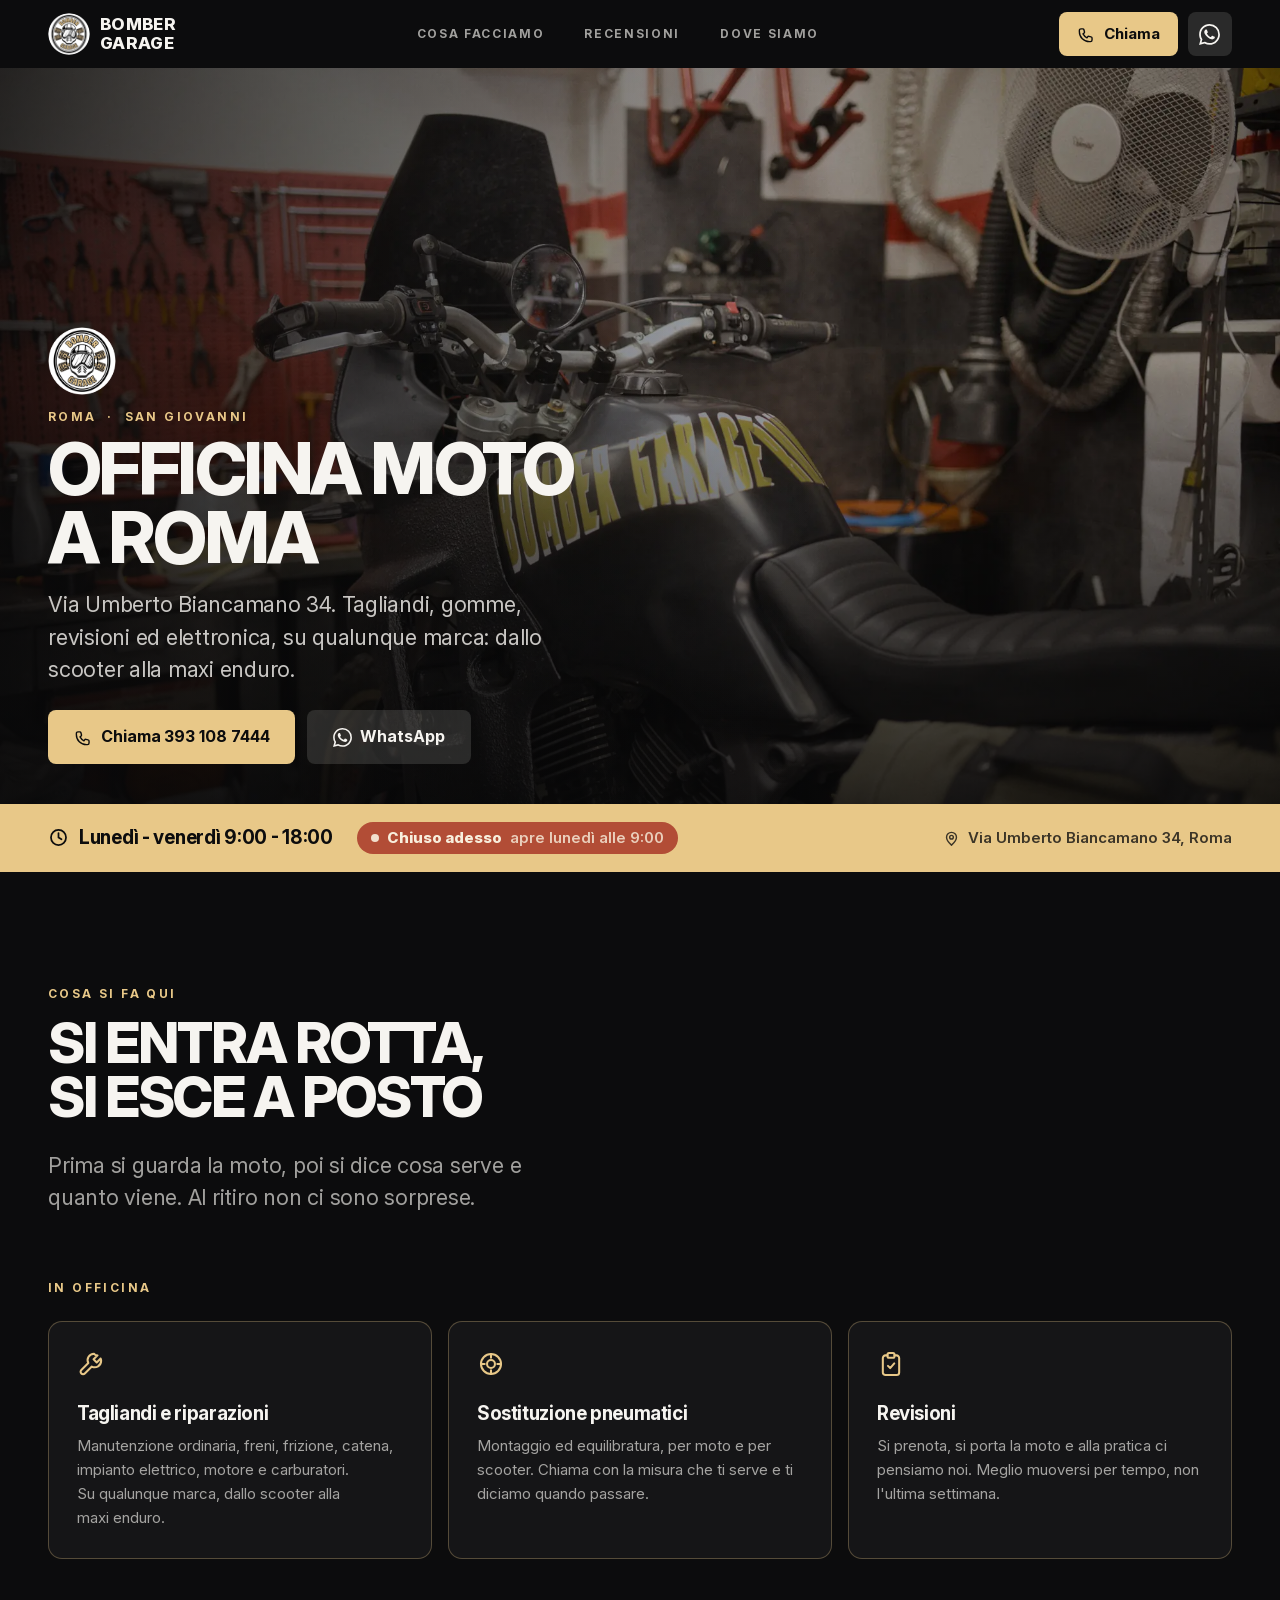
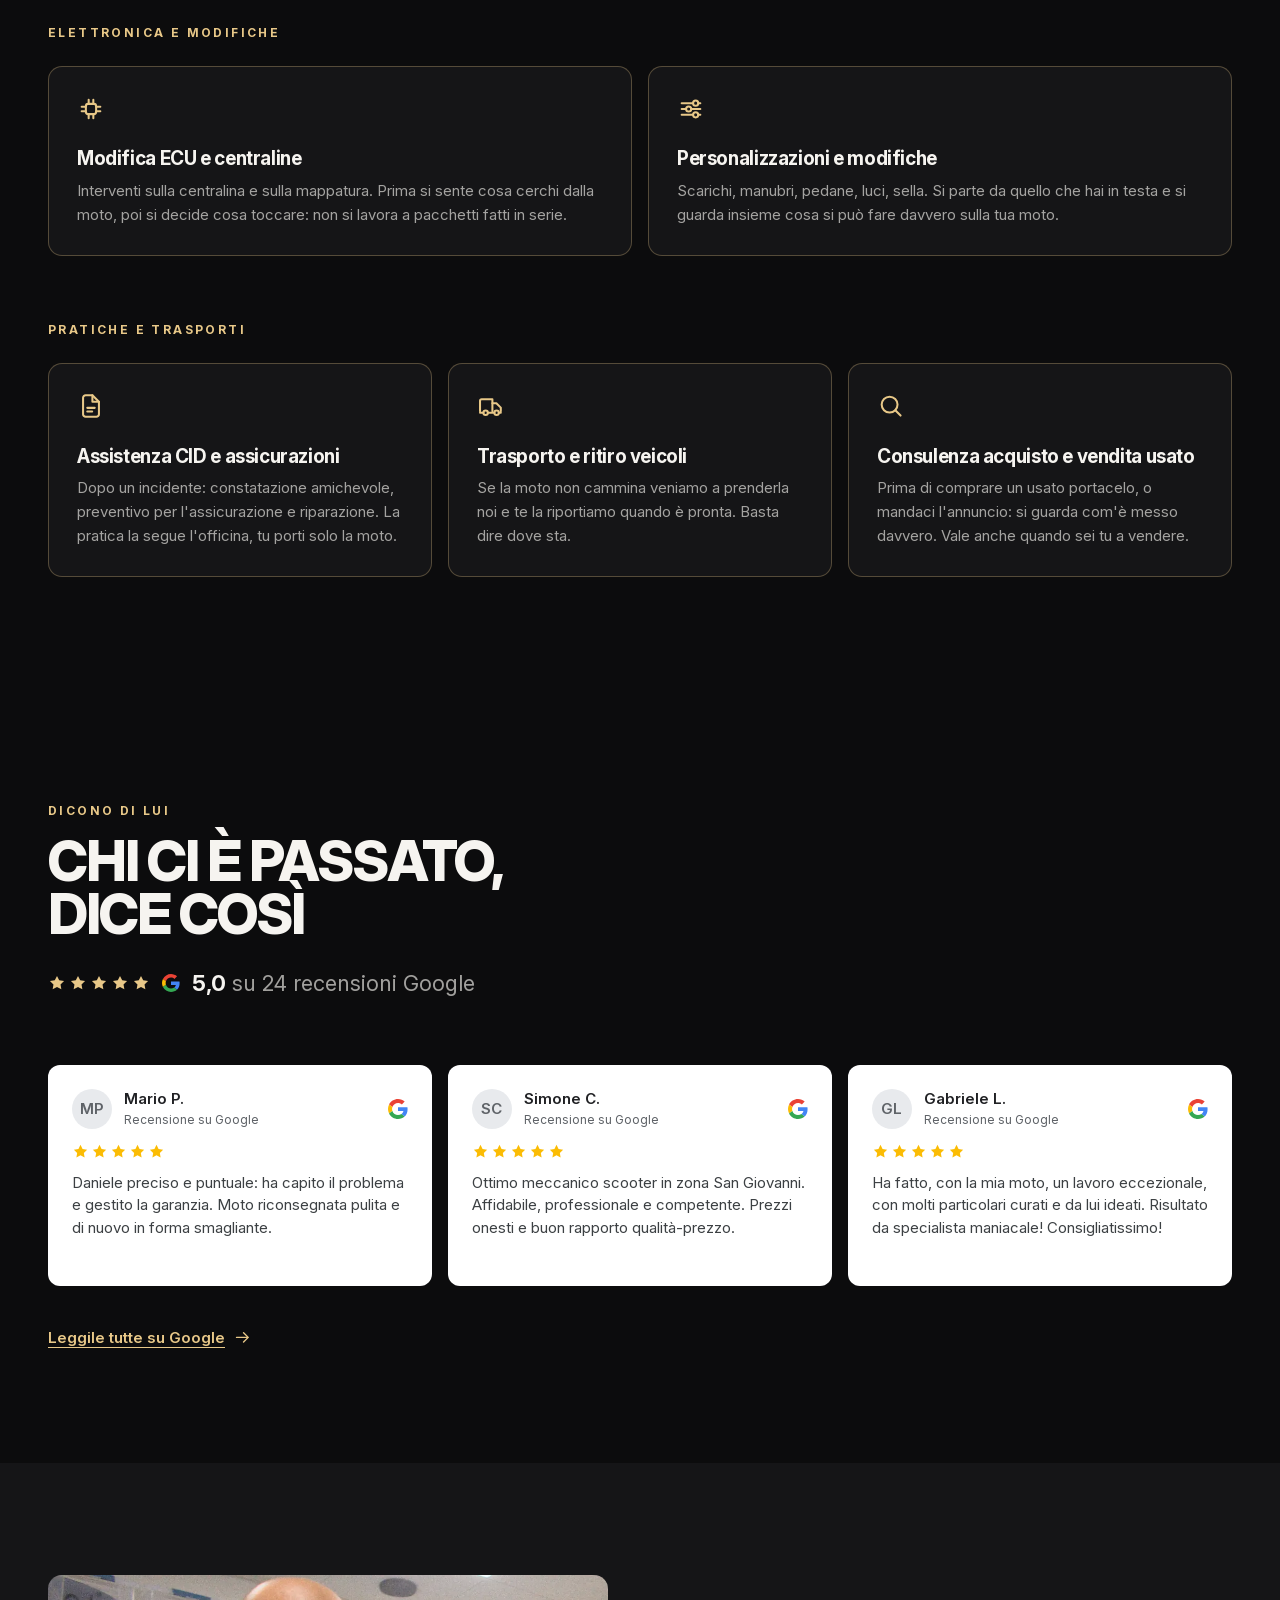
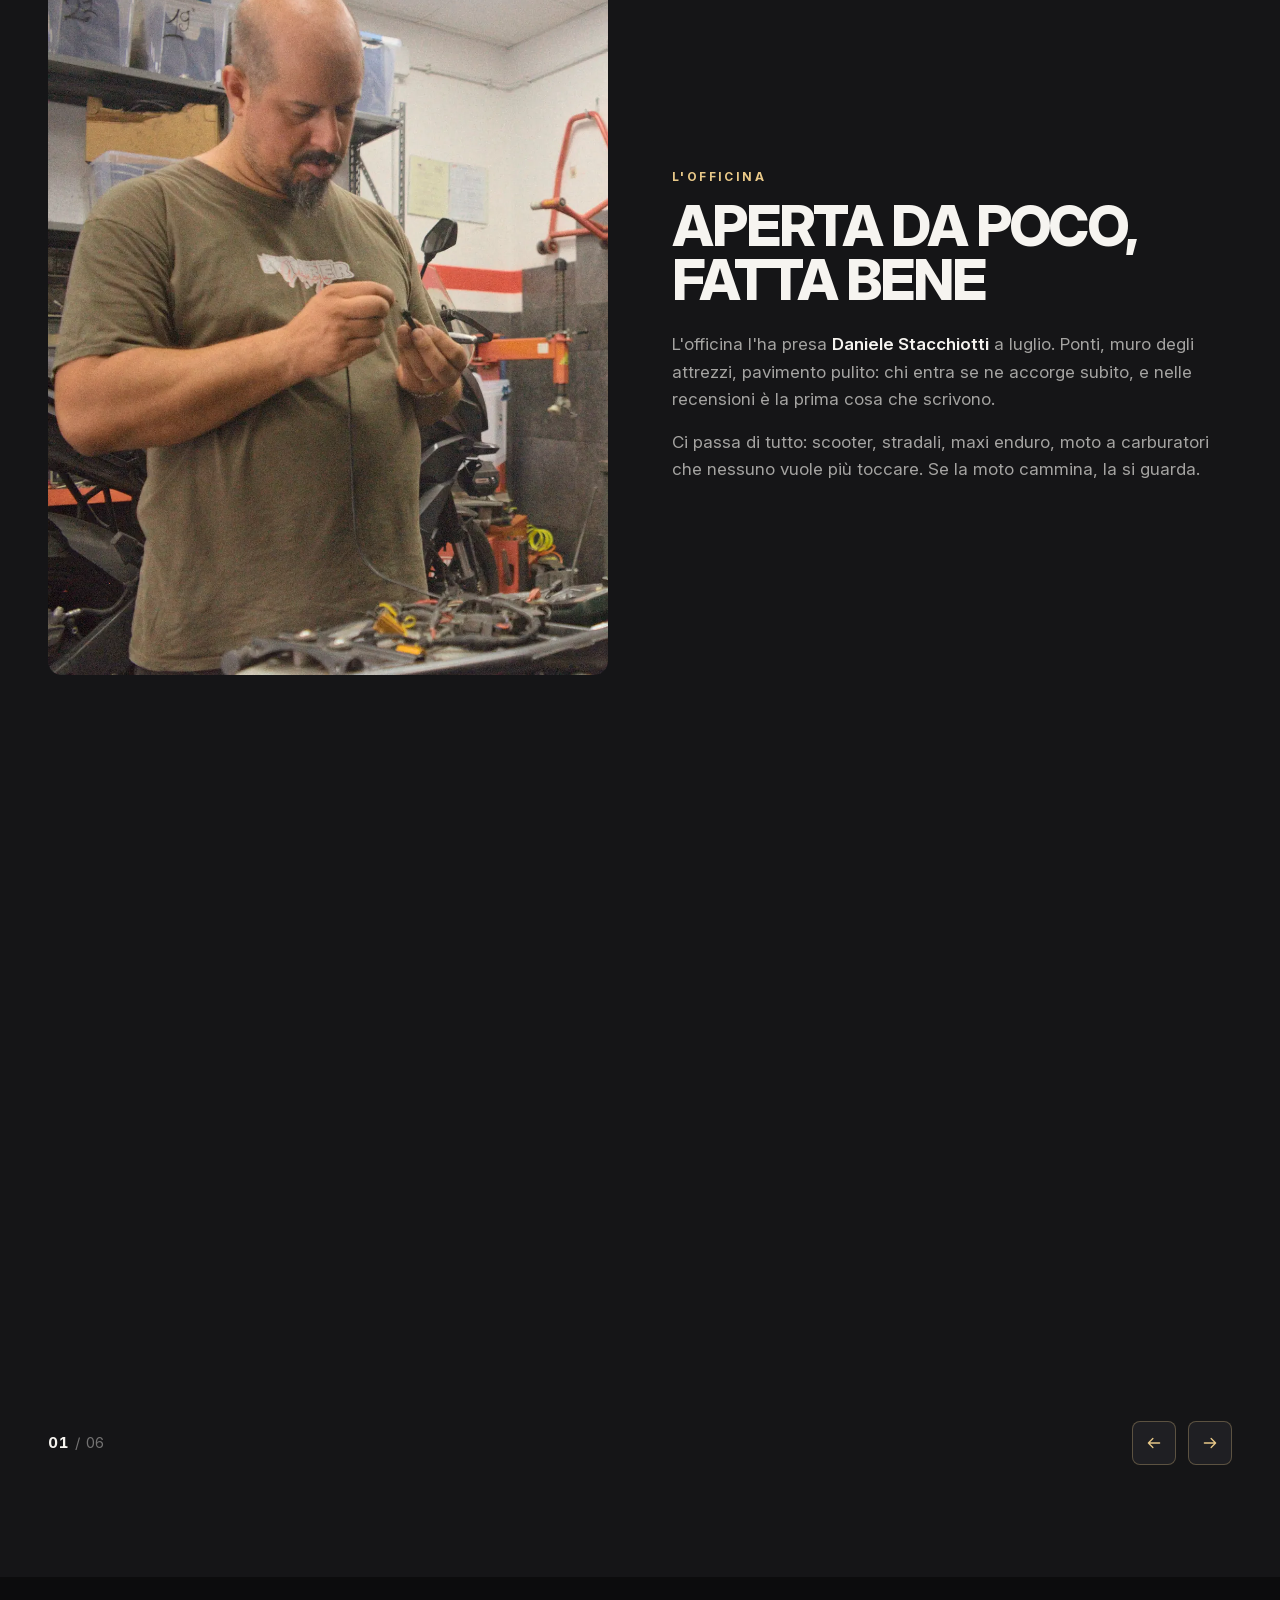
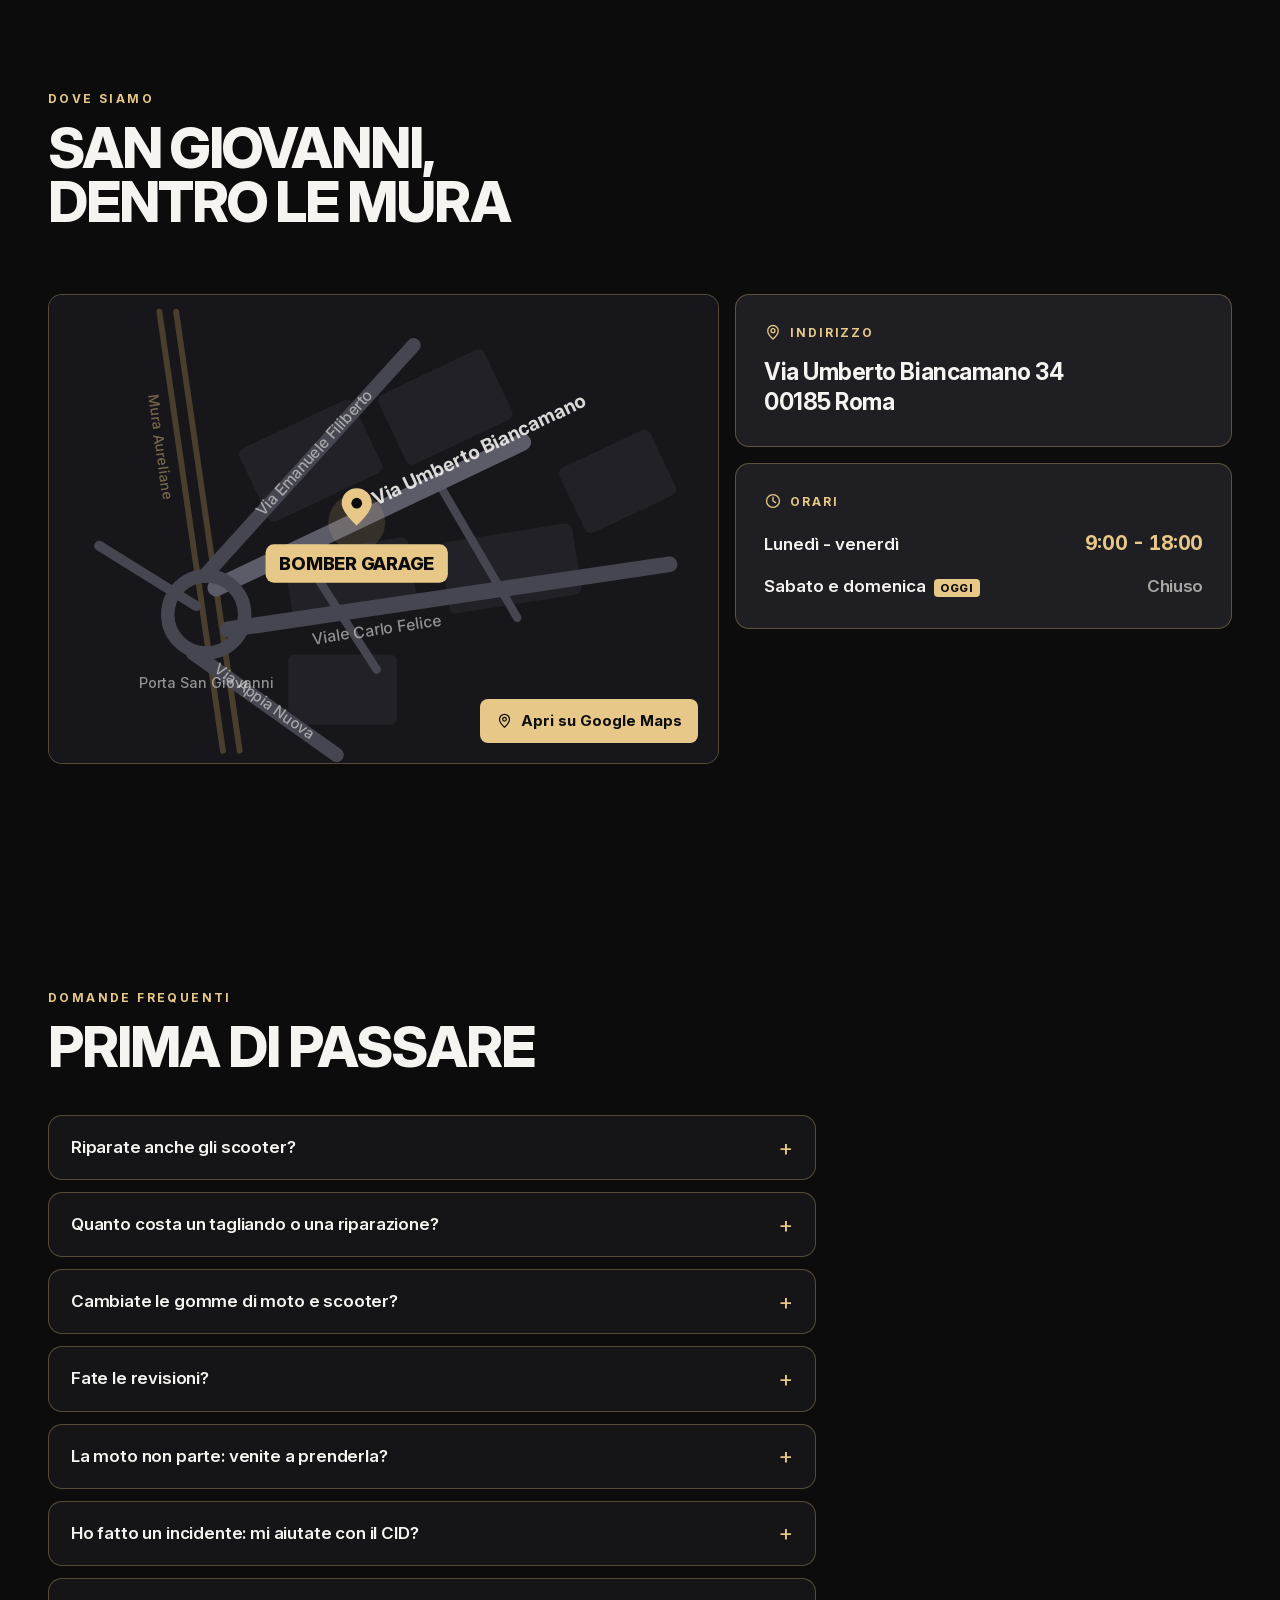
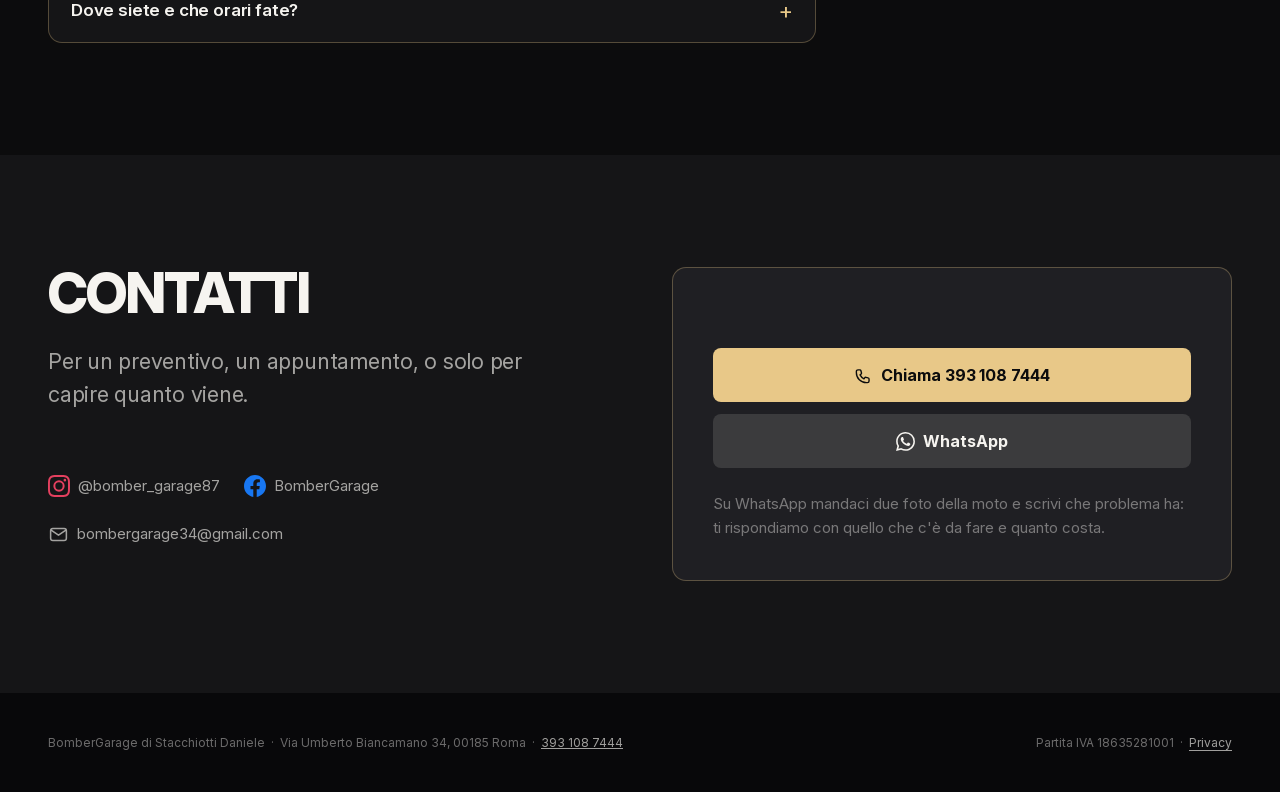
==== index.html @ 878c1267 "Recensioni: 24 su Google, entrano Mario P. e Roberto M. Co-Authored-By: Claude Opus 5.5 <noreply@ant" ====
<!DOCTYPE html>
<html lang="it">
<head>
<meta charset="utf-8">
<meta name="viewport" content="width=device-width, initial-scale=1">

<title>Officina e meccanico moto a Roma, San Giovanni | Bomber Garage</title>
<meta name="description" content="Officina moto e scooter a Roma, San Giovanni: tagliandi, riparazioni, gomme, revisioni, centraline e ritiro moto. Via Umberto Biancamano 34. 5,0 su Google.">

<!-- ###################################################################
     INDIRIZZO DEL SITO: L'UNICO POSTO DA CAMBIARE

     Tutti gli indirizzi assoluti della pagina stanno qui dentro, in
     questo blocco e in nessun altro punto del file. Nel resto della
     pagina i percorsi sono tutti relativi.

     Il dominio e' bombergarage.it. Se mai cambiasse, dalla cartella del sito:

       sed -i '' 's|https://bombergarage.it|https://NUOVO-DOMINIO.it|g' index.html privacy/index.html 404.html llms.txt robots.txt sitemap.xml

     e poi si controlla che qui sotto non sia rimasto niente di vecchio.

     Nel blocco c'e' dentro anche il JSON-LD, cioe' la scheda che legge
     Google: nome, indirizzo, telefono, orari e coordinate sono presi
     dalla scheda Google dell'attivita'. Il voto delle recensioni non e'
     marcato apposta, perche' marcare le recensioni altrui sul proprio
     sito e' contro le loro linee guida e si rischia una penalizzazione.
     ################################################################### -->
<link rel="canonical" href="https://bombergarage.it/">
<meta property="og:url" content="https://bombergarage.it/">
<meta property="og:image" content="https://bombergarage.it/img/anteprima-whatsapp.jpg">
<meta name="twitter:image" content="https://bombergarage.it/img/anteprima-whatsapp.jpg">

<script type="application/ld+json">
{
  "@context": "https://schema.org",
  "@graph": [
    {
      "@type": "MotorcycleRepair",
      "@id": "https://bombergarage.it/#officina",
      "name": "Bomber Garage",
      "alternateName": "BomberGarage",
      "legalName": "BomberGarage di Stacchiotti Daniele",
      "description": "Officina moto e scooter a Roma, zona San Giovanni. Tagliandi e riparazioni su qualunque marca, sostituzione pneumatici, revisioni, modifica centraline, personalizzazioni, assistenza CID e ritiro moto.",
      "url": "https://bombergarage.it/",
      "image": [
        "https://bombergarage.it/img/anteprima-whatsapp.jpg",
        "https://bombergarage.it/img/apertura-nera.webp",
        "https://bombergarage.it/img/daniele-al-banco.webp",
        "https://bombergarage.it/img/galleria-triumph-tre-quarti.webp"
      ],
      "logo": "https://bombergarage.it/img/logo-bomber-garage.webp",
      "telephone": "+393931087444",
      "email": "bombergarage34@gmail.com",
      "vatID": "IT18635281001",
      "priceRange": "€€",
      "currenciesAccepted": "EUR",
      "knowsLanguage": "it",
      "address": {
        "@type": "PostalAddress",
        "streetAddress": "Via Umberto Biancamano 34",
        "postalCode": "00185",
        "addressLocality": "Roma",
        "addressRegion": "RM",
        "addressCountry": "IT"
      },
      "geo": {
        "@type": "GeoCoordinates",
        "latitude": 41.8874905,
        "longitude": 12.51038
      },
      "hasMap": "https://maps.google.com/?cid=5320234748475601047",
      "areaServed": {
        "@type": "City",
        "name": "Roma"
      },
      "founder": {
        "@type": "Person",
        "name": "Daniele Stacchiotti",
        "jobTitle": "Meccanico e titolare"
      },
      "sameAs": [
        "https://www.instagram.com/bomber_garage87/",
        "https://www.facebook.com/bombersmotorcycle/",
        "https://maps.google.com/?cid=5320234748475601047"
      ],
      "openingHoursSpecification": [
        {
          "@type": "OpeningHoursSpecification",
          "dayOfWeek": [
            "Monday",
            "Tuesday",
            "Wednesday",
            "Thursday",
            "Friday"
          ],
          "opens": "09:00",
          "closes": "18:00"
        }
      ],
      "knowsAbout": [
        "riparazione moto",
        "riparazione scooter",
        "tagliando moto",
        "carburatori",
        "impianto elettrico moto",
        "pneumatici moto",
        "revisione moto",
        "centraline moto"
      ],
      "makesOffer": [
        {
          "@type": "Offer",
          "itemOffered": {
            "@type": "Service",
            "name": "Tagliandi e riparazioni moto"
          }
        },
        {
          "@type": "Offer",
          "itemOffered": {
            "@type": "Service",
            "name": "Sostituzione pneumatici moto e scooter"
          }
        },
        {
          "@type": "Offer",
          "itemOffered": {
            "@type": "Service",
            "name": "Revisione moto e scooter"
          }
        },
        {
          "@type": "Offer",
          "itemOffered": {
            "@type": "Service",
            "name": "Modifica ECU e centraline"
          }
        },
        {
          "@type": "Offer",
          "itemOffered": {
            "@type": "Service",
            "name": "Personalizzazioni e modifiche moto"
          }
        },
        {
          "@type": "Offer",
          "itemOffered": {
            "@type": "Service",
            "name": "Assistenza CID e pratiche assicurative"
          }
        },
        {
          "@type": "Offer",
          "itemOffered": {
            "@type": "Service",
            "name": "Trasporto e ritiro veicoli"
          }
        },
        {
          "@type": "Offer",
          "itemOffered": {
            "@type": "Service",
            "name": "Consulenza acquisto e vendita usato"
          }
        }
      ]
    },
    {
      "@type": "WebSite",
      "@id": "https://bombergarage.it/#sito",
      "url": "https://bombergarage.it/",
      "name": "Bomber Garage",
      "inLanguage": "it-IT",
      "publisher": {
        "@id": "https://bombergarage.it/#officina"
      }
    },
    {
      "@type": "FAQPage",
      "@id": "https://bombergarage.it/#domande",
      "mainEntity": [
        {
          "@type": "Question",
          "name": "Riparate anche gli scooter?",
          "acceptedAnswer": {
            "@type": "Answer",
            "text": "Sì. Si lavora su qualunque marca, dallo scooter alla maxi enduro: tagliandi, freni, frizione, catena, impianto elettrico, motore e carburatori."
          }
        },
        {
          "@type": "Question",
          "name": "Quanto costa un tagliando o una riparazione?",
          "acceptedAnswer": {
            "@type": "Answer",
            "text": "Dipende dalla moto e da cosa serve. Prima si guarda la moto, poi si dice cosa fare e quanto viene, così al ritiro non ci sono sorprese. Per un'idea veloce mandaci due foto su WhatsApp al 393 108 7444."
          }
        },
        {
          "@type": "Question",
          "name": "Cambiate le gomme di moto e scooter?",
          "acceptedAnswer": {
            "@type": "Answer",
            "text": "Sì, montaggio ed equilibratura per moto e per scooter. Chiama con la misura che ti serve e ti diciamo quando passare."
          }
        },
        {
          "@type": "Question",
          "name": "Fate le revisioni?",
          "acceptedAnswer": {
            "@type": "Answer",
            "text": "Sì. Si prenota, si porta la moto e alla pratica ci pensiamo noi. Meglio muoversi per tempo, non l'ultima settimana."
          }
        },
        {
          "@type": "Question",
          "name": "La moto non parte: venite a prenderla?",
          "acceptedAnswer": {
            "@type": "Answer",
            "text": "Sì. Con il servizio di trasporto e ritiro veniamo a prenderla e te la riportiamo quando è pronta. Basta dire dove sta."
          }
        },
        {
          "@type": "Question",
          "name": "Ho fatto un incidente: mi aiutate con il CID?",
          "acceptedAnswer": {
            "@type": "Answer",
            "text": "Sì. Constatazione amichevole, preventivo per l'assicurazione e riparazione: la pratica la segue l'officina, tu porti solo la moto."
          }
        },
        {
          "@type": "Question",
          "name": "Dove siete e che orari fate?",
          "acceptedAnswer": {
            "@type": "Answer",
            "text": "In Via Umberto Biancamano 34, 00185 Roma, zona San Giovanni. Aperti dal lunedì al venerdì dalle 9:00 alle 18:00, sabato e domenica chiuso."
          }
        }
      ]
    }
  ]
}
</script>
<!-- ############ fine del blocco degli indirizzi assoluti ############ -->

<meta name="theme-color" content="#0c0c0d">
<link rel="icon" type="image/png" sizes="32x32" href="img/favicon-32.png">
<link rel="icon" type="image/webp" sizes="720x720" href="img/logo-bomber-garage.webp">
<link rel="apple-touch-icon" href="img/apple-touch-icon.png">

<link rel="preload" href="fonts/InterVariable.woff2" as="font" type="font/woff2" crossorigin>

<meta property="og:type" content="website">
<meta property="og:locale" content="it_IT">
<meta property="og:site_name" content="Bomber Garage">
<meta property="og:title" content="Bomber Garage | Officina moto a Roma, San Giovanni">
<meta property="og:description" content="Tagliandi, pneumatici, revisioni, centraline e personalizzazioni. Su qualunque marca. Via Umberto Biancamano 34, San Giovanni.">
<meta property="og:image:type" content="image/jpeg">
<meta property="og:image:width" content="1200">
<meta property="og:image:height" content="630">
<meta property="og:image:alt" content="Stemma Bomber Garage e la moto nera con la scritta oro">
<meta name="twitter:card" content="summary_large_image">

<!-- ###################################################################
     UMAMI, statistiche senza cookie: ADESSO E' SPENTO

     Con lo script commentato il sito non fa nessuna richiesta a nessun
     server esterno. Zero.

     PER RIACCENDERLO servono due cose:
       1. togliere le due righe di commento che racchiudono il tag
          script qui sotto, cioe' quella subito sopra e quella subito
          sotto, cosi' il tag torna attivo;
       2. sostituire UMAMI_WEBSITE_ID con l'id vero del sito, preso dal
          pannello di Umami Cloud.
     Va fatto su tutte e tre le pagine: index.html, privacy/index.html
     e 404.html.

     Le marcature data-umami-event sui pulsanti sono rimaste nel markup:
     non fanno niente finche' lo script e' spento, e quando torna acceso
     funzionano subito senza toccare altro.

     NOTA PER CHI METTE MANO QUI: dentro a un commento HTML non si
     possono scrivere i segni che aprono e chiudono un commento, perche'
     lo chiudono davvero e il resto del testo finisce dritto in pagina.
     ################################################################### -->
<!--
<script defer src="https://cloud.umami.is/script.js" data-website-id="UMAMI_WEBSITE_ID"></script>
-->

<link rel="stylesheet" href="style.css">
<!-- ===================================================================
     UNICO PEZZO DI JAVASCRIPT DEL SITO
     Fa due cose, tutte e due comodita': fa entrare la barra dei contatti
     quando si comincia a scorrere, e scrive se adesso l'officina e'
     aperta o chiusa. Se non gira non si rompe niente: la barra resta
     sempre visibile e in pagina restano gli orari scritti.
     L'ora e' presa sul fuso di Roma, non su quello di chi guarda, cosi'
     e' giusta anche per chi apre il sito dall'estero.
     Se cambiano gli orari, si cambiano le due righe segnate qui sotto.
     =================================================================== -->
<script>
(function () {
  var APRE = 9 * 60;      /* 9:00, in minuti dalla mezzanotte */
  var CHIUDE = 18 * 60;   /* 18:00 */

  var radice = document.documentElement;
  radice.className += (radice.className ? ' ' : '') + 'con-js';

  function barra() {
    var giu = (window.pageYOffset || radice.scrollTop || 0) > 120;
    if (giu) { radice.classList.add('scorso'); }
    else { radice.classList.remove('scorso'); }
  }

  function apertoAdesso() {
    var fascia = document.querySelector('.fascia-orari');
    if (!fascia || !window.Intl || !Intl.DateTimeFormat) return;

    var pastiglia = fascia.querySelector('.stato');
    if (!pastiglia) return;

    var pezzi = {};
    try {
      new Intl.DateTimeFormat('en-GB', {
        timeZone: 'Europe/Rome',
        weekday: 'short',
        hour: '2-digit',
        minute: '2-digit',
        hour12: false
      }).formatToParts(new Date()).forEach(function (x) { pezzi[x.type] = x.value; });
    } catch (e) { return; }

    var numeroGiorno = { Sun: 0, Mon: 1, Tue: 2, Wed: 3, Thu: 4, Fri: 5, Sat: 6 };
    var giorno = numeroGiorno[pezzi.weekday];
    if (giorno === undefined) return;

    var adesso = parseInt(pezzi.hour, 10) * 60 + parseInt(pezzi.minute, 10);
    var feriale = giorno >= 1 && giorno <= 5;
    var aperto = feriale && adesso >= APRE && adesso < CHIUDE;

    var parola, dettaglio;
    if (aperto) {
      parola = 'Aperto adesso';
      dettaglio = 'si chiude alle 18:00';
    } else if (feriale && adesso < APRE) {
      parola = 'Chiuso adesso';
      dettaglio = 'apre oggi alle 9:00';
    } else if (giorno >= 1 && giorno <= 4) {
      parola = 'Chiuso adesso';
      dettaglio = 'apre domani alle 9:00';
    } else {
      parola = 'Chiuso adesso';
      dettaglio = 'apre lunedì alle 9:00';
    }

    var grassetto = pastiglia.querySelector('b');
    var resto = pastiglia.querySelector('.dettaglio');
    if (grassetto) grassetto.textContent = parola;
    if (resto) resto.textContent = dettaglio;
    pastiglia.className = 'stato ' + (aperto ? 'aperto' : 'chiuso');
    pastiglia.removeAttribute('hidden');

    /* nella scheda degli orari si segna qual e' la riga di oggi */
    var riga = document.querySelector('[data-giorni="' + (feriale ? 'feriali' : 'weekend') + '"]');
    if (riga) riga.className = 'oggi';
  }

  /* Galleria dell'officina: frecce, contatore e avanzamento da sola.
     Va avanti ogni 6 secondi solo se si vede sullo schermo, si mette in
     pausa col mouse sopra e si ferma per sempre appena qualcuno la scorre
     o preme una freccia. Con "riduci movimento" attivo non parte. */
  function galleria() {
    var g = document.querySelector('.galleria');
    if (!g) return;
    var nastro = g.querySelector('.galleria-nastro');
    var foto = nastro.querySelectorAll('.foto');
    var conta = g.querySelector('.galleria-conta b');
    var n = foto.length, qui = 0, timer = null, ferma = false, sopra = false, visibile = false;
    var calma = window.matchMedia && matchMedia('(prefers-reduced-motion: reduce)').matches;

    function due(x) { return (x < 10 ? '0' : '') + x; }

    function segna(i) {
      qui = i;
      for (var k = 0; k < n; k++) foto[k].classList.toggle('attiva', k === i);
      if (conta) conta.textContent = due(i + 1);
    }

    function vai(i) {
      i = (i + n) % n;
      nastro.scrollTo({ left: foto[i].offsetLeft - foto[0].offsetLeft, behavior: calma ? 'auto' : 'smooth' });
      segna(i);
    }

    function riparti() {
      clearInterval(timer); timer = null;
      if (!calma && !ferma && !sopra && visibile && !document.hidden) {
        timer = setInterval(function () { vai(qui + 1); }, 6000);
      }
    }

    function aMano() { ferma = true; riparti(); }

    g.querySelector('.galleria-indietro').addEventListener('click', function () { aMano(); vai(qui - 1); });
    g.querySelector('.galleria-avanti').addEventListener('click', function () { aMano(); vai(qui + 1); });
    /* "qualcuno la tocca" vuol dire che la scorre di lato: un dito che
       scende per leggere la pagina non conta */
    nastro.addEventListener('keydown', aMano);
    var x0 = 0, y0 = 0;
    nastro.addEventListener('touchstart', function (e) {
      x0 = e.touches[0].clientX; y0 = e.touches[0].clientY;
    }, { passive: true });
    nastro.addEventListener('touchmove', function (e) {
      var dx = Math.abs(e.touches[0].clientX - x0), dy = Math.abs(e.touches[0].clientY - y0);
      if (dx > dy && dx > 8) aMano();
    }, { passive: true });
    nastro.addEventListener('wheel', function (e) {
      if (Math.abs(e.deltaX) > Math.abs(e.deltaY)) aMano();
    }, { passive: true });
    g.addEventListener('mouseenter', function () { sopra = true; riparti(); });
    g.addEventListener('mouseleave', function () { sopra = false; riparti(); });
    document.addEventListener('visibilitychange', riparti);

    /* il contatore segue anche lo scorrimento fatto col dito */
    var attesa;
    nastro.addEventListener('scroll', function () {
      clearTimeout(attesa);
      attesa = setTimeout(function () {
        var passo = foto.length > 1 ? foto[1].offsetLeft - foto[0].offsetLeft : 1;
        segna(Math.max(0, Math.min(n - 1, Math.round(nastro.scrollLeft / passo))));
      }, 80);
    }, { passive: true });

    if ('IntersectionObserver' in window) {
      new IntersectionObserver(function (voci) {
        visibile = voci[0].isIntersecting;
        riparti();
      }, { threshold: 0.5 }).observe(g);
    }

    segna(0);
  }

  document.addEventListener('DOMContentLoaded', function () {
    galleria();
    apertoAdesso();
    barra();
    window.addEventListener('scroll', barra, { passive: true });
  });
})();
</script>

</head>

<body>

<a class="salta" href="#contenuto">Vai al contenuto</a>

<!-- ===================================================================
     ICONE
     Disegnate qui una volta sola e richiamate nel resto della pagina
     con un tag svg che punta al simbolo tramite use href.
     Prendono il colore del testo che hanno intorno.
     =================================================================== -->
<svg width="0" height="0" aria-hidden="true" focusable="false" style="position:absolute">
  <symbol id="i-telefono" viewBox="0 0 24 24">
    <path d="M15.6 21A12.6 12.6 0 0 1 3 8.4V6.9a2 2 0 0 1 2-2h2.4a1.4 1.4 0 0 1 1.36 1.06l.72 2.9a1.4 1.4 0 0 1-.6 1.5l-1.28.86a12.6 12.6 0 0 0 5 5l.86-1.28a1.4 1.4 0 0 1 1.5-.6l2.9.72A1.4 1.4 0 0 1 19 16.6V19a2 2 0 0 1-2 2z"/>
  </symbol>
  <symbol id="i-whatsapp" viewBox="0 0 24 24">
    <path d="M17.47 14.38c-.3-.15-1.76-.87-2.03-.97-.27-.1-.47-.15-.67.15-.2.3-.77.97-.94 1.16-.17.2-.35.22-.64.08-.3-.15-1.26-.47-2.39-1.48-.88-.79-1.48-1.76-1.65-2.06-.18-.3-.02-.46.13-.6.13-.14.3-.35.44-.53.15-.17.2-.3.3-.5.1-.2.05-.37-.02-.52-.08-.15-.67-1.61-.92-2.2-.24-.58-.49-.5-.67-.51h-.57c-.2 0-.52.07-.8.37-.27.3-1.04 1.02-1.04 2.48 0 1.46 1.07 2.88 1.22 3.07.15.2 2.1 3.2 5.08 4.49.7.3 1.26.49 1.69.62.71.23 1.36.2 1.87.12.57-.09 1.76-.72 2-1.42.25-.69.25-1.29.18-1.41-.08-.13-.27-.2-.57-.35M12.05 21.79h-.01a9.87 9.87 0 0 1-5.03-1.38l-.36-.21-3.74.98 1-3.65-.24-.37a9.86 9.86 0 0 1-1.51-5.26c0-5.45 4.44-9.89 9.89-9.89a9.82 9.82 0 0 1 9.88 9.9c0 5.44-4.43 9.88-9.88 9.88m8.41-18.3A11.82 11.82 0 0 0 12.05 0C5.5 0 .16 5.34.16 11.89c0 2.1.55 4.14 1.59 5.95L.06 24l6.3-1.65a11.88 11.88 0 0 0 5.69 1.45c6.55 0 11.89-5.34 11.89-11.9a11.82 11.82 0 0 0-3.48-8.41"/>
  </symbol>
  <symbol id="i-instagram" viewBox="0 0 24 24">
    <path d="M12 0C8.74 0 8.333.015 7.053.072 5.775.132 4.905.333 4.14.63c-.789.306-1.459.717-2.126 1.384S.935 3.35.63 4.14C.333 4.905.131 5.775.072 7.053.012 8.333 0 8.74 0 12s.015 3.667.072 4.947c.06 1.277.261 2.148.558 2.913.306.788.717 1.459 1.384 2.126.667.666 1.336 1.079 2.126 1.384.766.296 1.636.499 2.913.558C8.333 23.988 8.74 24 12 24s3.667-.015 4.947-.072c1.277-.06 2.148-.262 2.913-.558.788-.306 1.459-.718 2.126-1.384.666-.667 1.079-1.335 1.384-2.126.296-.765.499-1.636.558-2.913.06-1.28.072-1.687.072-4.947s-.015-3.667-.072-4.947c-.06-1.277-.262-2.149-.558-2.913-.306-.789-.718-1.459-1.384-2.126C21.319 1.347 20.651.935 19.86.63c-.765-.297-1.636-.499-2.913-.558C15.667.012 15.26 0 12 0zm0 2.16c3.203 0 3.585.016 4.85.071 1.17.055 1.805.249 2.227.415.562.217.96.477 1.382.896.419.42.679.819.896 1.381.164.422.36 1.057.413 2.227.057 1.266.07 1.646.07 4.85s-.015 3.585-.074 4.85c-.061 1.17-.256 1.805-.421 2.227-.224.562-.479.96-.899 1.382-.419.419-.824.679-1.38.896-.42.164-1.065.36-2.235.413-1.274.057-1.649.07-4.859.07-3.211 0-3.586-.015-4.859-.074-1.171-.061-1.816-.256-2.236-.421-.569-.224-.96-.479-1.379-.899-.421-.419-.69-.824-.9-1.38-.165-.42-.359-1.065-.42-2.235-.045-1.26-.061-1.649-.061-4.844 0-3.196.016-3.586.061-4.861.061-1.17.255-1.814.42-2.234.21-.57.479-.96.9-1.381.419-.419.81-.689 1.379-.898.42-.166 1.051-.361 2.221-.421 1.275-.045 1.65-.06 4.859-.06l.045.03zm0 3.678a6.162 6.162 0 100 12.324 6.162 6.162 0 000-12.324zM12 16a4 4 0 110-8 4 4 0 010 8zm7.846-10.405a1.441 1.441 0 01-2.88 0 1.44 1.44 0 012.88 0z"/>
  </symbol>
  <symbol id="i-facebook" viewBox="0 0 24 24">
    <path d="M24 12.07C24 5.44 18.63.07 12 .07S0 5.44 0 12.07c0 5.99 4.39 10.95 10.13 11.85v-8.38H7.08v-3.47h3.05V9.43c0-3.01 1.79-4.67 4.53-4.67 1.31 0 2.69.24 2.69.24v2.95h-1.52c-1.49 0-1.95.93-1.95 1.88v2.25h3.33l-.54 3.47h-2.8v8.38C19.61 23.02 24 18.06 24 12.07"/>
  </symbol>
  <symbol id="i-posizione" viewBox="0 0 24 24">
    <path d="M12 21.4s7-6 7-11.1A7 7 0 1 0 5 10.3c0 5.1 7 11.1 7 11.1z"/>
    <circle cx="12" cy="10.2" r="2.6"/>
  </symbol>
  <symbol id="i-orologio" viewBox="0 0 24 24">
    <circle cx="12" cy="12" r="8.6"/>
    <path d="M12 6.9V12l3.4 2.1"/>
  </symbol>
  <symbol id="i-mail" viewBox="0 0 24 24">
    <rect x="3" y="5.2" width="18" height="13.6" rx="2.6"/>
    <path d="m4.4 7.6 7.6 5.2 7.6-5.2"/>
  </symbol>
  <symbol id="i-stella" viewBox="0 0 24 24">
    <path d="m12 2.6 2.9 5.88 6.5.95-4.7 4.58 1.11 6.47L12 17.42l-5.81 3.06 1.11-6.47L2.6 9.43l6.5-.95z"/>
  </symbol>
  <symbol id="i-freccia" viewBox="0 0 24 24">
    <path d="M4.5 12h15M13.5 6l6 6-6 6"/>
  </symbol>
  <symbol id="i-menu" viewBox="0 0 24 24">
    <path d="M3.6 7h16.8M3.6 12h16.8M3.6 17h16.8"/>
  </symbol>
  <symbol id="i-chiudi" viewBox="0 0 24 24">
    <path d="M6 6l12 12M18 6L6 18"/>
  </symbol>
  <symbol id="i-chiave" viewBox="0 0 24 24">
    <path d="M14.6 3.2a5.5 5.5 0 0 0-4.9 8l-6 6a2.1 2.1 0 1 0 3 3l6-6a5.5 5.5 0 0 0 8-4.9c0-.7-.14-1.37-.4-2l-3.4 3.4-2.7-2.7 3.4-3.4a5.5 5.5 0 0 0-2-.4z"/>
  </symbol>
  <symbol id="i-gomme" viewBox="0 0 24 24">
    <circle cx="12" cy="12" r="8.6"/>
    <circle cx="12" cy="12" r="3.4"/>
    <path d="M12 3.4v3.2M12 17.4v3.2M3.4 12h3.2M17.4 12h3.2"/>
  </symbol>
  <symbol id="i-revisione" viewBox="0 0 24 24">
    <path d="M9 4.6H7.2A2.2 2.2 0 0 0 5 6.8v12.4a2.2 2.2 0 0 0 2.2 2.2h9.6a2.2 2.2 0 0 0 2.2-2.2V6.8a2.2 2.2 0 0 0-2.2-2.2H15"/>
    <rect x="9" y="2.6" width="6" height="4" rx="1.3"/>
    <path d="m9.4 13.6 1.9 1.9 3.5-4"/>
  </symbol>
  <symbol id="i-centralina" viewBox="0 0 24 24">
    <rect x="7.6" y="7.6" width="8.8" height="8.8" rx="2"/>
    <path d="M10 4v3.6M14 4v3.6M10 16.4V20M14 16.4V20M4 10h3.6M4 14h3.6M16.4 10H20M16.4 14H20"/>
  </symbol>
  <symbol id="i-regolazioni" viewBox="0 0 24 24">
    <path d="M4 7h9.6M18.4 7H20M4 12h3.6M12.4 12H20M4 17h9.6M18.4 17H20"/>
    <circle cx="16" cy="7" r="2.2"/>
    <circle cx="10" cy="12" r="2.2"/>
    <circle cx="16" cy="17" r="2.2"/>
  </symbol>
  <symbol id="i-documento" viewBox="0 0 24 24">
    <path d="M13.2 2.8H7.4a2.2 2.2 0 0 0-2.2 2.2v14a2.2 2.2 0 0 0 2.2 2.2h9.2a2.2 2.2 0 0 0 2.2-2.2V8.4z"/>
    <path d="M13.2 2.8v5.6h5.6"/>
    <path d="M8.8 13.6h6.4M8.8 16.8h4.2"/>
  </symbol>
  <symbol id="i-furgone" viewBox="0 0 24 24">
    <path d="M2.6 16.6V7.6a1.4 1.4 0 0 1 1.4-1.4h9.2v10.4"/>
    <path d="M13.2 9.6h3.4l3.8 3.8v3.2"/>
    <circle cx="7.4" cy="17.8" r="1.9"/>
    <circle cx="16.8" cy="17.8" r="1.9"/>
    <path d="M2.6 17.8h2.9M9.3 17.8h5.6M18.7 17.8h1.7"/>
  </symbol>
  <symbol id="i-lente" viewBox="0 0 24 24">
    <circle cx="10.8" cy="10.8" r="6.8"/>
    <path d="m15.7 15.7 4.5 4.5"/>
  </symbol>
  <symbol id="i-google" viewBox="0 0 48 48">
    <path fill="#EA4335" d="M24 9.5c3.54 0 6.71 1.22 9.21 3.6l6.85-6.85C35.9 2.38 30.47 0 24 0 14.62 0 6.51 5.38 2.56 13.22l7.98 6.19C12.43 13.72 17.74 9.5 24 9.5z"/>
    <path fill="#4285F4" d="M46.98 24.55c0-1.57-.15-3.09-.38-4.55H24v9.02h12.94c-.58 2.96-2.26 5.48-4.78 7.18l7.73 6c4.51-4.18 7.09-10.36 7.09-17.65z"/>
    <path fill="#FBBC05" d="M10.53 28.59c-.48-1.45-.76-2.99-.76-4.59s.27-3.14.76-4.59l-7.98-6.19C.92 16.46 0 20.12 0 24c0 3.88.92 7.54 2.56 10.78l7.97-6.19z"/>
    <path fill="#34A853" d="M24 48c6.48 0 11.93-2.13 15.89-5.81l-7.73-6c-2.15 1.45-4.92 2.3-8.16 2.3-6.26 0-11.57-4.22-13.47-9.91l-7.98 6.19C6.51 42.62 14.62 48 24 48z"/>
  </symbol>
</svg>

<span class="ancora-ferma" id="chiudi"></span>

<header class="testata">
  <div class="wrap">
    <a class="marchio" href="#contenuto">
      <img src="img/logo-bomber-garage.webp" width="720" height="720"
           alt="" fetchpriority="high" decoding="async">
      <span>Bomber<br>Garage</span>
    </a>

    <nav class="nav" aria-label="Navigazione principale">
      <a href="#officina">Cosa facciamo</a>
      <a href="#recensioni">Recensioni</a>
      <a href="#dove">Dove siamo</a>
    </nav>

    <div class="azioni-testata">
      <a class="btn btn-oro btn-piccolo" href="tel:+393931087444" data-umami-event="chiama-header">
        <svg class="icona"><use href="#i-telefono"></use></svg>Chiama
      </a>
      <a class="btn-icona" href="https://wa.me/393931087444?text=Ciao%21%20Vi%20ho%20trovati%20sul%20sito.%20Avrei%20bisogno%20di%20un%20preventivo%20per%20la%20mia%20moto." data-umami-event="whatsapp-header" target="_blank" rel="noopener" aria-label="Scrivici su WhatsApp">
        <svg class="icona icona-piena"><use href="#i-whatsapp"></use></svg>
      </a>
    </div>

    <a class="apri-menu" href="#menu" aria-label="Apri il menu">
      <svg class="icona"><use href="#i-menu"></use></svg>
    </a>
  </div>
</header>

<!-- ===================================================================
     MENU DEL TELEFONO
     Si apre con :target, senza JavaScript. Toccando una voce l'ancora
     cambia e il pannello si chiude da solo.
     =================================================================== -->
<div class="pannello" id="menu">
  <div class="pannello-testata">
    <span class="marchio">
      <img src="img/logo-bomber-garage.webp" width="720" height="720" alt="" decoding="async">
      <span>Bomber<br>Garage</span>
    </span>
    <a class="chiudi-menu" href="#chiudi" aria-label="Chiudi il menu">
      <svg class="icona"><use href="#i-chiudi"></use></svg>
    </a>
  </div>

  <nav class="pannello-nav" aria-label="Menu">
    <a href="#officina">Cosa facciamo</a>
    <a href="#recensioni">Recensioni</a>
    <a href="#dove">Dove siamo e orari</a>
    <a href="#contatti">Contatti</a>
  </nav>

  <div class="pannello-contatti">
    <a class="btn btn-oro" href="tel:+393931087444" data-umami-event="chiama-menu">
      <svg class="icona"><use href="#i-telefono"></use></svg>Chiama 393 108 7444
    </a>
    <a class="btn btn-velo" href="https://wa.me/393931087444?text=Ciao%21%20Vi%20ho%20trovati%20sul%20sito.%20Avrei%20bisogno%20di%20un%20preventivo%20per%20la%20mia%20moto." data-umami-event="whatsapp-menu" target="_blank" rel="noopener">
      <svg class="icona icona-piena"><use href="#i-whatsapp"></use></svg>WhatsApp
    </a>
  </div>
</div>

<main id="contenuto">

  <!-- =================================================================
       APERTURA
       ================================================================= -->
  <section class="hero">

    <!-- schermo largo: la moto di casa con la scritta oro sul serbatoio;
         telefono: la stessa moto in verticale, coi fari accesi -->
    <picture class="hero-foto">
      <source media="(min-aspect-ratio: 1/1)" srcset="img/apertura-nera.webp" width="2000" height="1332">
      <img src="img/apertura-nera-verticale.webp"
           width="900" height="1600"
           alt="La moto nera di Bomber Garage sul ponte, coi fari accesi e la scritta oro sul serbatoio"
           fetchpriority="high" decoding="async">
    </picture>

    <div class="wrap hero-contenuto">
      <img class="hero-logo" src="img/logo-bomber-garage.webp" width="720" height="720"
           alt="Bomber Garage" decoding="async">
      <p class="etichetta">Roma &nbsp;&middot;&nbsp; San Giovanni</p>
      <h1>Officina moto<br>a Roma</h1>
      <p class="lead">Via Umberto Biancamano 34. Tagliandi, gomme, revisioni ed elettronica, su qualunque marca: dallo scooter alla maxi enduro.</p>

      <div class="bottoni">
        <a class="btn btn-oro" href="tel:+393931087444" data-umami-event="chiama-hero">
          <svg class="icona"><use href="#i-telefono"></use></svg>Chiama 393 108 7444
        </a>
        <a class="btn btn-velo" href="https://wa.me/393931087444?text=Ciao%21%20Vi%20ho%20trovati%20sul%20sito.%20Avrei%20bisogno%20di%20un%20preventivo%20per%20la%20mia%20moto." data-umami-event="whatsapp-hero" target="_blank" rel="noopener">
          <svg class="icona icona-piena"><use href="#i-whatsapp"></use></svg>WhatsApp
        </a>
      </div>
    </div>

  </section>


  <!-- =================================================================
       FASCIA DEGLI ORARI
       ================================================================= -->
  <div class="fascia-orari">
    <div class="wrap">
      <p class="orario">
        <svg class="icona"><use href="#i-orologio"></use></svg>
        Lunedì - venerdì 9:00 - 18:00
      </p>
      <!-- la pastiglia la riempie lo script che sta nella testa -->
      <span class="stato" hidden><b></b><span class="dettaglio"></span></span>
      <a href="#dove">
        <svg class="icona"><use href="#i-posizione"></use></svg>Via Umberto Biancamano 34, Roma
      </a>
    </div>
  </div>


  <!-- =================================================================
       COSA SI FA QUI
       ================================================================= -->
  <section class="sezione" id="officina">
    <div class="wrap">

      <p class="etichetta">Cosa si fa qui</p>
      <h2>Si entra rotta,<br>si esce a posto</h2>
      <p class="lead misura dopo-titolo">Prima si guarda la moto, poi si dice cosa serve e quanto viene. Al ritiro non ci sono sorprese.</p>

      <!-- I servizi sono divisi in tre gruppi, in ordine di come uno ci
           arriva: prima quello per cui si porta la moto in officina, poi
           quello che si fa fare per scelta, poi le rogne che l'officina
           si prende al posto tuo. -->

      <p class="gruppo">In officina</p>
      <div class="lavori">

        <div class="lavoro">
          <svg class="icona"><use href="#i-chiave"></use></svg>
          <h3>Tagliandi e riparazioni</h3>
          <p>Manutenzione ordinaria, freni, frizione, catena, impianto elettrico, motore e carburatori. Su qualunque marca, dallo scooter alla maxi enduro.</p>
        </div>

        <div class="lavoro">
          <svg class="icona"><use href="#i-gomme"></use></svg>
          <h3>Sostituzione pneumatici</h3>
          <p>Montaggio ed equilibratura, per moto e per scooter. Chiama con la misura che ti serve e ti diciamo quando passare.</p>
        </div>

        <div class="lavoro">
          <svg class="icona"><use href="#i-revisione"></use></svg>
          <h3>Revisioni</h3>
          <p>Si prenota, si porta la moto e alla pratica ci pensiamo noi. Meglio muoversi per tempo, non l'ultima settimana.</p>
        </div>

      </div>

      <p class="gruppo">Elettronica e modifiche</p>
      <div class="lavori lavori-due">

        <div class="lavoro">
          <svg class="icona"><use href="#i-centralina"></use></svg>
          <h3>Modifica ECU e centraline</h3>
          <p>Interventi sulla centralina e sulla mappatura. Prima si sente cosa cerchi dalla moto, poi si decide cosa toccare: non si lavora a pacchetti fatti in serie.</p>
        </div>

        <div class="lavoro">
          <svg class="icona"><use href="#i-regolazioni"></use></svg>
          <h3>Personalizzazioni e modifiche</h3>
          <p>Scarichi, manubri, pedane, luci, sella. Si parte da quello che hai in testa e si guarda insieme cosa si può fare davvero sulla tua moto.</p>
        </div>

      </div>

      <p class="gruppo">Pratiche e trasporti</p>
      <div class="lavori">

        <div class="lavoro">
          <svg class="icona"><use href="#i-documento"></use></svg>
          <h3>Assistenza CID e assicurazioni</h3>
          <p>Dopo un incidente: constatazione amichevole, preventivo per l'assicurazione e riparazione. La pratica la segue l'officina, tu porti solo la moto.</p>
        </div>

        <div class="lavoro">
          <svg class="icona"><use href="#i-furgone"></use></svg>
          <h3>Trasporto e ritiro veicoli</h3>
          <p>Se la moto non cammina veniamo a prenderla noi e te la riportiamo quando è pronta. Basta dire dove sta.</p>
        </div>

        <div class="lavoro">
          <svg class="icona"><use href="#i-lente"></use></svg>
          <h3>Consulenza acquisto e vendita usato</h3>
          <p>Prima di comprare un usato portacelo, o mandaci l'annuncio: si guarda com'è messo davvero. Vale anche quando sei tu a vendere.</p>
        </div>

      </div>

    </div>
  </section>


  <!-- =================================================================
       RECENSIONI
       Sono recensioni vere lasciate su Google, le piu' nuove per prime.
       Qui ne stanno otto, in breve; il link porta alla scheda con tutte.
       ================================================================= -->
  <section class="sezione" id="recensioni">

    <div class="wrap">
      <p class="etichetta">Dicono di lui</p>
      <h2>Chi ci è passato,<br>dice così</h2>
      <a class="voto-grande" href="https://maps.app.goo.gl/XPU6XxXUKYwf9M847" data-umami-event="recensioni-google" target="_blank" rel="noopener">
        <span class="stelle" aria-hidden="true">
          <svg class="icona icona-piena"><use href="#i-stella"></use></svg>
          <svg class="icona icona-piena"><use href="#i-stella"></use></svg>
          <svg class="icona icona-piena"><use href="#i-stella"></use></svg>
          <svg class="icona icona-piena"><use href="#i-stella"></use></svg>
          <svg class="icona icona-piena"><use href="#i-stella"></use></svg>
        </span>
        <svg class="logo-google" viewBox="0 0 48 48" role="img" aria-label="Google"><use href="#i-google"></use></svg>
        <span><strong>5,0</strong> su 24 recensioni Google</span>
      </a>
    </div>

    <div class="recensioni">
      <div class="recensioni-nastro">

      <article class="recensione">
        <header class="recensione-testa">
          <span class="iniziali" aria-hidden="true">MP</span>
          <p class="chi"><strong>Mario P.</strong><span>Recensione su Google</span></p>
          <svg class="logo-google" viewBox="0 0 48 48" role="img" aria-label="Google"><use href="#i-google"></use></svg>
        </header>
        <div class="stelle" role="img" aria-label="5 stelle su 5">
          <svg class="icona icona-piena"><use href="#i-stella"></use></svg>
          <svg class="icona icona-piena"><use href="#i-stella"></use></svg>
          <svg class="icona icona-piena"><use href="#i-stella"></use></svg>
          <svg class="icona icona-piena"><use href="#i-stella"></use></svg>
          <svg class="icona icona-piena"><use href="#i-stella"></use></svg>
        </div>
        <blockquote>Daniele preciso e puntuale: ha capito il problema e gestito la garanzia. Moto riconsegnata pulita e di nuovo in forma smagliante.</blockquote>
      </article>

      <article class="recensione">
        <header class="recensione-testa">
          <span class="iniziali" aria-hidden="true">SC</span>
          <p class="chi"><strong>Simone C.</strong><span>Recensione su Google</span></p>
          <svg class="logo-google" viewBox="0 0 48 48" role="img" aria-label="Google"><use href="#i-google"></use></svg>
        </header>
        <div class="stelle" role="img" aria-label="5 stelle su 5">
          <svg class="icona icona-piena"><use href="#i-stella"></use></svg>
          <svg class="icona icona-piena"><use href="#i-stella"></use></svg>
          <svg class="icona icona-piena"><use href="#i-stella"></use></svg>
          <svg class="icona icona-piena"><use href="#i-stella"></use></svg>
          <svg class="icona icona-piena"><use href="#i-stella"></use></svg>
        </div>
        <blockquote>Ottimo meccanico scooter in zona San Giovanni. Affidabile, professionale e competente. Prezzi onesti e buon rapporto qualità-prezzo.</blockquote>
      </article>

      <article class="recensione">
        <header class="recensione-testa">
          <span class="iniziali" aria-hidden="true">GL</span>
          <p class="chi"><strong>Gabriele L.</strong><span>Recensione su Google</span></p>
          <svg class="logo-google" viewBox="0 0 48 48" role="img" aria-label="Google"><use href="#i-google"></use></svg>
        </header>
        <div class="stelle" role="img" aria-label="5 stelle su 5">
          <svg class="icona icona-piena"><use href="#i-stella"></use></svg>
          <svg class="icona icona-piena"><use href="#i-stella"></use></svg>
          <svg class="icona icona-piena"><use href="#i-stella"></use></svg>
          <svg class="icona icona-piena"><use href="#i-stella"></use></svg>
          <svg class="icona icona-piena"><use href="#i-stella"></use></svg>
        </div>
        <blockquote>Ha fatto, con la mia moto, un lavoro eccezionale, con molti particolari curati e da lui ideati. Risultato da specialista maniacale! Consigliatissimo!</blockquote>
      </article>

      <article class="recensione">
        <header class="recensione-testa">
          <span class="iniziali" aria-hidden="true">RM</span>
          <p class="chi"><strong>Roberto M.</strong><span>Local Guide</span></p>
          <svg class="logo-google" viewBox="0 0 48 48" role="img" aria-label="Google"><use href="#i-google"></use></svg>
        </header>
        <div class="stelle" role="img" aria-label="5 stelle su 5">
          <svg class="icona icona-piena"><use href="#i-stella"></use></svg>
          <svg class="icona icona-piena"><use href="#i-stella"></use></svg>
          <svg class="icona icona-piena"><use href="#i-stella"></use></svg>
          <svg class="icona icona-piena"><use href="#i-stella"></use></svg>
          <svg class="icona icona-piena"><use href="#i-stella"></use></svg>
        </div>
        <blockquote>Veloce e affidabile. Praticamente un bomber! Grazie boss.</blockquote>
      </article>

      <article class="recensione">
        <header class="recensione-testa">
          <span class="iniziali" aria-hidden="true">VC</span>
          <p class="chi"><strong>Viviana C.</strong><span>Recensione su Google</span></p>
          <svg class="logo-google" viewBox="0 0 48 48" role="img" aria-label="Google"><use href="#i-google"></use></svg>
        </header>
        <div class="stelle" role="img" aria-label="5 stelle su 5">
          <svg class="icona icona-piena"><use href="#i-stella"></use></svg>
          <svg class="icona icona-piena"><use href="#i-stella"></use></svg>
          <svg class="icona icona-piena"><use href="#i-stella"></use></svg>
          <svg class="icona icona-piena"><use href="#i-stella"></use></svg>
          <svg class="icona icona-piena"><use href="#i-stella"></use></svg>
        </div>
        <blockquote>Grazie a Daniele per avermi sistemato lo scooter e per essersi accorto di un rumore a cui non avevo fatto caso. Mi ha salvato in tempo il motore.</blockquote>
      </article>

      <article class="recensione">
        <header class="recensione-testa">
          <span class="iniziali" aria-hidden="true">FG</span>
          <p class="chi"><strong>Fabio G.</strong><span>Local Guide</span></p>
          <svg class="logo-google" viewBox="0 0 48 48" role="img" aria-label="Google"><use href="#i-google"></use></svg>
        </header>
        <div class="stelle" role="img" aria-label="5 stelle su 5">
          <svg class="icona icona-piena"><use href="#i-stella"></use></svg>
          <svg class="icona icona-piena"><use href="#i-stella"></use></svg>
          <svg class="icona icona-piena"><use href="#i-stella"></use></svg>
          <svg class="icona icona-piena"><use href="#i-stella"></use></svg>
          <svg class="icona icona-piena"><use href="#i-stella"></use></svg>
        </div>
        <blockquote>Daniele è cortese e preparato. Ha risolto diversi problemi che mi portavo dietro da molto tempo.</blockquote>
      </article>

      <article class="recensione">
        <header class="recensione-testa">
          <span class="iniziali" aria-hidden="true">GB</span>
          <p class="chi"><strong>Gabriele B.</strong><span>Local Guide</span></p>
          <svg class="logo-google" viewBox="0 0 48 48" role="img" aria-label="Google"><use href="#i-google"></use></svg>
        </header>
        <div class="stelle" role="img" aria-label="5 stelle su 5">
          <svg class="icona icona-piena"><use href="#i-stella"></use></svg>
          <svg class="icona icona-piena"><use href="#i-stella"></use></svg>
          <svg class="icona icona-piena"><use href="#i-stella"></use></svg>
          <svg class="icona icona-piena"><use href="#i-stella"></use></svg>
          <svg class="icona icona-piena"><use href="#i-stella"></use></svg>
        </div>
        <blockquote>Officina seria ed onesta, Daniele il titolare è un vero professionista.</blockquote>
      </article>

      <article class="recensione">
        <header class="recensione-testa">
          <span class="iniziali" aria-hidden="true">LP</span>
          <p class="chi"><strong>Leonardo P.</strong><span>Recensione su Google</span></p>
          <svg class="logo-google" viewBox="0 0 48 48" role="img" aria-label="Google"><use href="#i-google"></use></svg>
        </header>
        <div class="stelle" role="img" aria-label="5 stelle su 5">
          <svg class="icona icona-piena"><use href="#i-stella"></use></svg>
          <svg class="icona icona-piena"><use href="#i-stella"></use></svg>
          <svg class="icona icona-piena"><use href="#i-stella"></use></svg>
          <svg class="icona icona-piena"><use href="#i-stella"></use></svg>
          <svg class="icona icona-piena"><use href="#i-stella"></use></svg>
        </div>
        <blockquote>Meccanico preparato e veloce, officina pulitissima. Mi ha risolto un problema causato da un altro meccanico su una Transalp 650 a carburatori.</blockquote>
      </article>

        <!-- Seconda serie, uguale alla prima: serve solo perche' il
             nastro scorra all'infinito senza saltare. E' aria-hidden,
             quindi chi usa uno screen reader le sente una volta sola.
             Se si aggiunge o si toglie una recensione sopra, va fatto
             anche qui, altrimenti il giro non si chiude. In piu' il
             numero di passi nel CSS (sezione 23) deve essere pari al
             numero di recensioni: adesso sono 8. -->

      <article class="recensione" aria-hidden="true">
        <header class="recensione-testa">
          <span class="iniziali" aria-hidden="true">MP</span>
          <p class="chi"><strong>Mario P.</strong><span>Recensione su Google</span></p>
          <svg class="logo-google" viewBox="0 0 48 48" role="img" aria-label="Google"><use href="#i-google"></use></svg>
        </header>
        <div class="stelle" role="img" aria-label="5 stelle su 5">
          <svg class="icona icona-piena"><use href="#i-stella"></use></svg>
          <svg class="icona icona-piena"><use href="#i-stella"></use></svg>
          <svg class="icona icona-piena"><use href="#i-stella"></use></svg>
          <svg class="icona icona-piena"><use href="#i-stella"></use></svg>
          <svg class="icona icona-piena"><use href="#i-stella"></use></svg>
        </div>
        <blockquote>Daniele preciso e puntuale: ha capito il problema e gestito la garanzia. Moto riconsegnata pulita e di nuovo in forma smagliante.</blockquote>
      </article>

      <article class="recensione" aria-hidden="true">
        <header class="recensione-testa">
          <span class="iniziali" aria-hidden="true">SC</span>
          <p class="chi"><strong>Simone C.</strong><span>Recensione su Google</span></p>
          <svg class="logo-google" viewBox="0 0 48 48" role="img" aria-label="Google"><use href="#i-google"></use></svg>
        </header>
        <div class="stelle" role="img" aria-label="5 stelle su 5">
          <svg class="icona icona-piena"><use href="#i-stella"></use></svg>
          <svg class="icona icona-piena"><use href="#i-stella"></use></svg>
          <svg class="icona icona-piena"><use href="#i-stella"></use></svg>
          <svg class="icona icona-piena"><use href="#i-stella"></use></svg>
          <svg class="icona icona-piena"><use href="#i-stella"></use></svg>
        </div>
        <blockquote>Ottimo meccanico scooter in zona San Giovanni. Affidabile, professionale e competente. Prezzi onesti e buon rapporto qualità-prezzo.</blockquote>
      </article>

      <article class="recensione" aria-hidden="true">
        <header class="recensione-testa">
          <span class="iniziali" aria-hidden="true">GL</span>
          <p class="chi"><strong>Gabriele L.</strong><span>Recensione su Google</span></p>
          <svg class="logo-google" viewBox="0 0 48 48" role="img" aria-label="Google"><use href="#i-google"></use></svg>
        </header>
        <div class="stelle" role="img" aria-label="5 stelle su 5">
          <svg class="icona icona-piena"><use href="#i-stella"></use></svg>
          <svg class="icona icona-piena"><use href="#i-stella"></use></svg>
          <svg class="icona icona-piena"><use href="#i-stella"></use></svg>
          <svg class="icona icona-piena"><use href="#i-stella"></use></svg>
          <svg class="icona icona-piena"><use href="#i-stella"></use></svg>
        </div>
        <blockquote>Ha fatto, con la mia moto, un lavoro eccezionale, con molti particolari curati e da lui ideati. Risultato da specialista maniacale! Consigliatissimo!</blockquote>
      </article>

      <article class="recensione" aria-hidden="true">
        <header class="recensione-testa">
          <span class="iniziali" aria-hidden="true">RM</span>
          <p class="chi"><strong>Roberto M.</strong><span>Local Guide</span></p>
          <svg class="logo-google" viewBox="0 0 48 48" role="img" aria-label="Google"><use href="#i-google"></use></svg>
        </header>
        <div class="stelle" role="img" aria-label="5 stelle su 5">
          <svg class="icona icona-piena"><use href="#i-stella"></use></svg>
          <svg class="icona icona-piena"><use href="#i-stella"></use></svg>
          <svg class="icona icona-piena"><use href="#i-stella"></use></svg>
          <svg class="icona icona-piena"><use href="#i-stella"></use></svg>
          <svg class="icona icona-piena"><use href="#i-stella"></use></svg>
        </div>
        <blockquote>Veloce e affidabile. Praticamente un bomber! Grazie boss.</blockquote>
      </article>

      <article class="recensione" aria-hidden="true">
        <header class="recensione-testa">
          <span class="iniziali" aria-hidden="true">VC</span>
          <p class="chi"><strong>Viviana C.</strong><span>Recensione su Google</span></p>
          <svg class="logo-google" viewBox="0 0 48 48" role="img" aria-label="Google"><use href="#i-google"></use></svg>
        </header>
        <div class="stelle" role="img" aria-label="5 stelle su 5">
          <svg class="icona icona-piena"><use href="#i-stella"></use></svg>
          <svg class="icona icona-piena"><use href="#i-stella"></use></svg>
          <svg class="icona icona-piena"><use href="#i-stella"></use></svg>
          <svg class="icona icona-piena"><use href="#i-stella"></use></svg>
          <svg class="icona icona-piena"><use href="#i-stella"></use></svg>
        </div>
        <blockquote>Grazie a Daniele per avermi sistemato lo scooter e per essersi accorto di un rumore a cui non avevo fatto caso. Mi ha salvato in tempo il motore.</blockquote>
      </article>

      <article class="recensione" aria-hidden="true">
        <header class="recensione-testa">
          <span class="iniziali" aria-hidden="true">FG</span>
          <p class="chi"><strong>Fabio G.</strong><span>Local Guide</span></p>
          <svg class="logo-google" viewBox="0 0 48 48" role="img" aria-label="Google"><use href="#i-google"></use></svg>
        </header>
        <div class="stelle" role="img" aria-label="5 stelle su 5">
          <svg class="icona icona-piena"><use href="#i-stella"></use></svg>
          <svg class="icona icona-piena"><use href="#i-stella"></use></svg>
          <svg class="icona icona-piena"><use href="#i-stella"></use></svg>
          <svg class="icona icona-piena"><use href="#i-stella"></use></svg>
          <svg class="icona icona-piena"><use href="#i-stella"></use></svg>
        </div>
        <blockquote>Daniele è cortese e preparato. Ha risolto diversi problemi che mi portavo dietro da molto tempo.</blockquote>
      </article>

      <article class="recensione" aria-hidden="true">
        <header class="recensione-testa">
          <span class="iniziali" aria-hidden="true">GB</span>
          <p class="chi"><strong>Gabriele B.</strong><span>Local Guide</span></p>
          <svg class="logo-google" viewBox="0 0 48 48" role="img" aria-label="Google"><use href="#i-google"></use></svg>
        </header>
        <div class="stelle" role="img" aria-label="5 stelle su 5">
          <svg class="icona icona-piena"><use href="#i-stella"></use></svg>
          <svg class="icona icona-piena"><use href="#i-stella"></use></svg>
          <svg class="icona icona-piena"><use href="#i-stella"></use></svg>
          <svg class="icona icona-piena"><use href="#i-stella"></use></svg>
          <svg class="icona icona-piena"><use href="#i-stella"></use></svg>
        </div>
        <blockquote>Officina seria ed onesta, Daniele il titolare è un vero professionista.</blockquote>
      </article>

      <article class="recensione" aria-hidden="true">
        <header class="recensione-testa">
          <span class="iniziali" aria-hidden="true">LP</span>
          <p class="chi"><strong>Leonardo P.</strong><span>Recensione su Google</span></p>
          <svg class="logo-google" viewBox="0 0 48 48" role="img" aria-label="Google"><use href="#i-google"></use></svg>
        </header>
        <div class="stelle" role="img" aria-label="5 stelle su 5">
          <svg class="icona icona-piena"><use href="#i-stella"></use></svg>
          <svg class="icona icona-piena"><use href="#i-stella"></use></svg>
          <svg class="icona icona-piena"><use href="#i-stella"></use></svg>
          <svg class="icona icona-piena"><use href="#i-stella"></use></svg>
          <svg class="icona icona-piena"><use href="#i-stella"></use></svg>
        </div>
        <blockquote>Meccanico preparato e veloce, officina pulitissima. Mi ha risolto un problema causato da un altro meccanico su una Transalp 650 a carburatori.</blockquote>
      </article>

      </div>
    </div>

    <div class="wrap">
      <a class="tutte-recensioni" href="https://maps.app.goo.gl/XPU6XxXUKYwf9M847" data-umami-event="recensioni-google" target="_blank" rel="noopener">
        Leggile tutte su Google
        <svg class="icona"><use href="#i-freccia"></use></svg>
      </a>
    </div>

  </section>


  <!-- =================================================================
       L'OFFICINA
       ================================================================= -->
  <section class="sezione sezione-2">
    <div class="wrap">

      <div class="officina">
        <div class="officina-foto">
          <img src="img/daniele-al-banco.webp"
               width="1080" height="1350"
               alt="Daniele Stacchiotti al lavoro in officina, con un connettore elettrico tra le mani"
               loading="lazy" decoding="async">
        </div>
        <div>
          <p class="etichetta">L'officina</p>
          <h2>Aperta da poco,<br>fatta bene</h2>
          <div class="prosa dopo-titolo">
            <p>L'officina l'ha presa <strong>Daniele Stacchiotti</strong> a luglio. Ponti, muro degli attrezzi, pavimento pulito: chi entra se ne accorge subito, e nelle recensioni è la prima cosa che scrivono.</p>
            <p>Ci passa di tutto: scooter, stradali, maxi enduro, moto a carburatori che nessuno vuole più toccare. Se la moto cammina, la si guarda.</p>
          </div>
        </div>
      </div>

      <!-- Galleria: si scorre col dito (o con le frecce). Lo script nella
           testa la fa andare avanti da sola, piano, e si ferma appena
           qualcuno la tocca. Senza script resta una fila da scorrere. -->
      <div class="galleria" role="region" aria-roledescription="galleria" aria-label="Foto dall'officina">
        <div class="galleria-nastro" tabindex="0">
          <figure class="foto" aria-label="1 di 6">
            <picture>
              <source media="(min-width: 46em)" srcset="img/galleria-triumph-tre-quarti.webp" width="1600" height="1066">
              <img src="img/galleria-triumph-tre-quarti-4x5.webp" width="900" height="1125"
                   alt="Una Triumph nera sul ponte rosso, davanti agli scaffali dell'officina" loading="lazy" decoding="async">
            </picture>
          </figure>
          <figure class="foto" aria-label="2 di 6">
            <picture>
              <source media="(min-width: 46em)" srcset="img/galleria-vespa-luce-rossa.webp" width="1600" height="1066">
              <img src="img/galleria-vespa-luce-rossa-4x5.webp" width="900" height="1125"
                   alt="Daniele chino su una Vespa arancione, con la luce rossa del fanale accesa" loading="lazy" decoding="async">
            </picture>
          </figure>
          <figure class="foto" aria-label="3 di 6">
            <picture>
              <source media="(min-width: 46em)" srcset="img/galleria-versys-tre-quarti.webp" width="1600" height="1066">
              <img src="img/galleria-versys-tre-quarti-4x5.webp" width="900" height="1125"
                   alt="Una Kawasaki Versys nera sul cavalletto da officina" loading="lazy" decoding="async">
            </picture>
          </figure>
          <figure class="foto" aria-label="4 di 6">
            <picture>
              <source media="(min-width: 46em)" srcset="img/galleria-mani-cablaggio.webp" width="1600" height="1066">
              <img src="img/galleria-mani-cablaggio-4x5.webp" width="900" height="1125"
                   alt="Le mani di Daniele sul cablaggio di una moto, con il tester collegato" loading="lazy" decoding="async">
            </picture>
          </figure>
          <figure class="foto" aria-label="5 di 6">
            <picture>
              <source media="(min-width: 46em)" srcset="img/galleria-nera-motore.webp" width="1600" height="1066">
              <img src="img/galleria-nera-motore-4x5.webp" width="900" height="1125"
                   alt="Il motore e l'ammortizzatore della moto nera di Bomber Garage" loading="lazy" decoding="async">
            </picture>
          </figure>
          <figure class="foto" aria-label="6 di 6">
            <picture>
              <source media="(min-width: 46em)" srcset="img/galleria-vespa-frontale.webp" width="1600" height="1066">
              <img src="img/galleria-vespa-frontale-4x5.webp" width="900" height="1125"
                   alt="Una Vespa arancione in officina, tra gli scaffali e le gomme" loading="lazy" decoding="async">
            </picture>
          </figure>
        </div>
        <div class="galleria-comandi">
          <button class="galleria-indietro" type="button" aria-label="Foto precedente">
            <svg class="icona"><use href="#i-freccia"></use></svg>
          </button>
          <p class="galleria-conta"><b>01</b> / 06</p>
          <button class="galleria-avanti" type="button" aria-label="Foto successiva">
            <svg class="icona"><use href="#i-freccia"></use></svg>
          </button>
        </div>
      </div>

    </div>
  </section>


  <!-- =================================================================
       DOVE SIAMO E ORARI
       ================================================================= -->
  <section class="sezione" id="dove">
    <div class="wrap">

      <p class="etichetta">Dove siamo</p>
      <h2>San Giovanni,<br>dentro le mura</h2>

      <div class="dove">

        <a class="mappa" data-umami-event="mappa-google"
           href="https://www.google.com/maps/search/?api=1&amp;query=BomberGarage%2C%20Via%20Umberto%20Biancamano%2034%2C%2000185%20Roma"
           target="_blank" rel="noopener">
          <!-- Mappa disegnata a mano, non e' un servizio esterno: nessuna
               richiesta a Google, nessun cookie, nessun banner. Non e' in
               scala, serve a inquadrare la zona: cliccandola si apre
               Google Maps con l'indirizzo giusto. -->
          <svg viewBox="0 0 800 560" role="img"
               aria-label="Mappa della zona: l'officina si trova in via Umberto Biancamano, poco sopra piazza di Porta San Giovanni">

            <rect width="800" height="560" fill="#17171b"/>

            <!-- isolati -->
            <g fill="#212127">
              <rect x="238" y="150" width="150" height="96" rx="8" transform="rotate(-25.3 313 198)"/>
              <rect x="404" y="88" width="140" height="92" rx="8" transform="rotate(-25.3 474 134)"/>
              <rect x="286" y="300" width="150" height="86" rx="8" transform="rotate(-9 361 343)"/>
              <rect x="472" y="284" width="160" height="86" rx="8" transform="rotate(-9 552 327)"/>
              <rect x="286" y="430" width="130" height="84" rx="8"/>
              <rect x="620" y="180" width="120" height="86" rx="8" transform="rotate(-25.3 680 223)"/>
            </g>

            <!-- Mura Aureliane -->
            <g stroke="#4a3f2c" fill="none" stroke-linecap="round">
              <path d="M132 20 L208 545" stroke-width="7"/>
              <path d="M152 20 L228 545" stroke-width="7"/>
            </g>

            <!-- strade -->
            <g stroke="#464651" stroke-linecap="round" fill="none">
              <path d="M186 336 L436 60" stroke-width="17"/>
              <path d="M214 400 L742 322" stroke-width="19"/>
              <path d="M172 428 L344 550" stroke-width="17"/>
              <path d="M60 300 L176 372" stroke-width="12"/>
              <path d="M470 232 L560 386" stroke-width="10"/>
              <path d="M300 306 L392 448" stroke-width="10"/>
            </g>

            <!-- via Umberto Biancamano, la strada dell'officina -->
            <path d="M200 350 L566 176" stroke="#5c5c68" stroke-width="21"
                  stroke-linecap="round" fill="none"/>

            <!-- piazza di Porta San Giovanni -->
            <circle cx="188" cy="382" r="46" fill="none" stroke="#464651" stroke-width="16"/>

            <!-- nomi -->
            <g fill="rgba(246,244,240,0.55)" font-family="Inter, system-ui, sans-serif"
               font-size="21" font-weight="500">
              <text x="256" y="266" transform="rotate(-47.8 256 266)" font-size="19">Via Emanuele Filiberto</text>
              <text x="316" y="418" transform="rotate(-8.4 316 418)" font-size="19">Viale Carlo Felice</text>
              <text x="196" y="450" transform="rotate(35.3 196 450)" font-size="18">Via Appia Nuova</text>
              <text x="118" y="120" transform="rotate(81.8 118 120)" font-size="17" fill="rgba(232,200,136,0.45)">Mura Aureliane</text>
              <text x="188" y="470" text-anchor="middle" font-size="17">Porta San Giovanni</text>
            </g>

            <text x="518" y="192" transform="rotate(-25.4 518 192)" text-anchor="middle"
                  font-family="Inter, system-ui, sans-serif" font-size="23" font-weight="700"
                  fill="rgba(246,244,240,0.88)">Via Umberto Biancamano</text>

            <!-- l'officina -->
            <circle cx="368" cy="272" r="34" fill="#e8c888" opacity="0.14"/>
            <path d="M368 276c0-.6-18-16.2-18-27a18 18 0 0 1 36 0c0 10.8-18 26.4-18 27z" fill="#e8c888"/>
            <circle cx="368" cy="249" r="6.4" fill="#0c0c0d"/>
            <rect x="259" y="298" width="218" height="46" rx="10" fill="#e8c888"/>
            <text x="368" y="329" text-anchor="middle" font-family="Inter, system-ui, sans-serif"
                  font-size="22" font-weight="800" letter-spacing="-0.3" fill="#0c0c0d">BOMBER GARAGE</text>

          </svg>
          <span class="mappa-azione">
            <svg class="icona"><use href="#i-posizione"></use></svg>Apri su Google Maps
          </span>
        </a>

        <div class="dove-schede">

          <div class="riquadro">
            <p class="titolino"><svg class="icona"><use href="#i-posizione"></use></svg>Indirizzo</p>
            <address class="indirizzo">
              Via Umberto Biancamano 34<br>
              00185 Roma
            </address>
          </div>

          <div class="riquadro">
            <p class="titolino"><svg class="icona"><use href="#i-orologio"></use></svg>Orari</p>
            <dl class="orari-grandi">
              <div data-giorni="feriali">
                <dt>Lunedì - venerdì</dt>
                <dd>9:00 - 18:00</dd>
              </div>
              <div data-giorni="weekend">
                <dt>Sabato e domenica</dt>
                <dd class="chiuso">Chiuso</dd>
              </div>
            </dl>
          </div>

        </div>

      </div>

    </div>
  </section>


  <!-- =================================================================
       DOMANDE FREQUENTI
       Le risposte dicono solo cose che stanno gia' nel resto della
       pagina. Le stesse domande sono ripetute nel JSON-LD in testa
       (FAQPage): se ne cambi una qui, cambiala anche li'.
       ================================================================= -->
  <section class="sezione" id="domande">
    <div class="wrap">
      <p class="etichetta">Domande frequenti</p>
      <h2>Prima di passare</h2>
      <div class="domande">
        <details class="domanda">
          <summary>Riparate anche gli scooter?</summary>
          <p>Sì. Si lavora su qualunque marca, dallo scooter alla maxi enduro: tagliandi, freni, frizione, catena, impianto elettrico, motore e carburatori.</p>
        </details>
        <details class="domanda">
          <summary>Quanto costa un tagliando o una riparazione?</summary>
          <p>Dipende dalla moto e da cosa serve. Prima si guarda la moto, poi si dice cosa fare e quanto viene, così al ritiro non ci sono sorprese. Per un'idea veloce mandaci due foto su WhatsApp al 393 108 7444.</p>
        </details>
        <details class="domanda">
          <summary>Cambiate le gomme di moto e scooter?</summary>
          <p>Sì, montaggio ed equilibratura per moto e per scooter. Chiama con la misura che ti serve e ti diciamo quando passare.</p>
        </details>
        <details class="domanda">
          <summary>Fate le revisioni?</summary>
          <p>Sì. Si prenota, si porta la moto e alla pratica ci pensiamo noi. Meglio muoversi per tempo, non l'ultima settimana.</p>
        </details>
        <details class="domanda">
          <summary>La moto non parte: venite a prenderla?</summary>
          <p>Sì. Con il servizio di trasporto e ritiro veniamo a prenderla e te la riportiamo quando è pronta. Basta dire dove sta.</p>
        </details>
        <details class="domanda">
          <summary>Ho fatto un incidente: mi aiutate con il CID?</summary>
          <p>Sì. Constatazione amichevole, preventivo per l'assicurazione e riparazione: la pratica la segue l'officina, tu porti solo la moto.</p>
        </details>
        <details class="domanda">
          <summary>Dove siete e che orari fate?</summary>
          <p>In Via Umberto Biancamano 34, 00185 Roma, zona San Giovanni. Aperti dal lunedì al venerdì dalle 9:00 alle 18:00, sabato e domenica chiuso.</p>
        </details>
      </div>
    </div>
  </section>


  <!-- =================================================================
       CONTATTI
       ================================================================= -->
  <section class="sezione sezione-2 contatti" id="contatti">
    <div class="wrap contatti-griglia">

      <div>
        <h2>Contatti</h2>
        <p class="lead dopo-titolo">Per un preventivo, un appuntamento, o solo per capire quanto viene.</p>

        <div class="social">
          <a href="https://www.instagram.com/bomber_garage87/" data-umami-event="instagram" target="_blank" rel="noopener">
            <svg class="logo-social instagram" viewBox="0 0 24 24" aria-hidden="true"><use href="#i-instagram"></use></svg>@bomber_garage87
          </a>
          <a href="https://www.facebook.com/bombersmotorcycle/" data-umami-event="facebook" target="_blank" rel="noopener">
            <svg class="logo-social facebook" viewBox="0 0 24 24" aria-hidden="true"><use href="#i-facebook"></use></svg>BomberGarage
          </a>
          <a href="mailto:bombergarage34@gmail.com" data-umami-event="email">
            <svg class="icona"><use href="#i-mail"></use></svg>bombergarage34@gmail.com
          </a>
        </div>
      </div>

      <div class="scheda-contatti">
        <div class="bottoni">
          <a class="btn btn-oro" href="tel:+393931087444" data-umami-event="chiama-contatti">
            <svg class="icona"><use href="#i-telefono"></use></svg>Chiama 393 108 7444
          </a>
          <a class="btn btn-velo" href="https://wa.me/393931087444?text=Ciao%21%20Vi%20ho%20trovati%20sul%20sito.%20Avrei%20bisogno%20di%20un%20preventivo%20per%20la%20mia%20moto." data-umami-event="whatsapp-contatti" target="_blank" rel="noopener">
            <svg class="icona icona-piena"><use href="#i-whatsapp"></use></svg>WhatsApp
          </a>
        </div>
        <p class="sottotesto">Su WhatsApp mandaci due foto della moto e scrivi che problema ha: ti rispondiamo con quello che c'è da fare e quanto costa.</p>
      </div>

    </div>
  </section>

</main>


<footer class="piede">
  <div class="wrap">
    <p>BomberGarage di Stacchiotti Daniele &nbsp;&middot;&nbsp; Via Umberto Biancamano 34, 00185 Roma &nbsp;&middot;&nbsp; <a href="tel:+393931087444" data-umami-event="chiama-footer">393 108 7444</a></p>
    <p>Partita IVA 18635281001
       &nbsp;&middot;&nbsp; <a class="link-privacy" href="privacy/">Privacy</a></p>
  </div>
</footer>


<!-- ===================================================================
     BARRA CONTATTI, SOLO TELEFONO
     Resta fissa in fondo mentre si scorre: chiamare e scrivere sono
     sempre a un dito di distanza.
     =================================================================== -->
<div class="barra-contatti">
  <a class="b-chiama" href="tel:+393931087444" data-umami-event="chiama-sticky">
    <svg class="icona"><use href="#i-telefono"></use></svg>Chiama
  </a>
  <a class="b-wa" href="https://wa.me/393931087444?text=Ciao%21%20Vi%20ho%20trovati%20sul%20sito.%20Avrei%20bisogno%20di%20un%20preventivo%20per%20la%20mia%20moto." data-umami-event="whatsapp-sticky" target="_blank" rel="noopener">
    <svg class="icona icona-piena"><use href="#i-whatsapp"></use></svg>WhatsApp
  </a>
</div>


</body>
</html>
---- style.css ----
/* =========================================================================
   Bomber Garage - foglio di stile unico
   Officina moto, via Umberto Biancamano 34, Roma

   Impostazione grafica: fondo nero, oro preso dal logo (#e8c888),
   titoli grossi in maiuscolo, foto grandi. Niente righe di separazione:
   a dividere sono lo spazio e il fondo. Angoli leggermente stondati.

   Indice:
     1.  Carattere
     2.  Variabili                      <- si cambia quasi tutto da qui
     3.  Base
     4.  Tipografia
     5.  Impaginazione
     6.  Icone
     7.  Testata
     8.  Pulsanti e barra contatti
     9.  Apertura
    10.  Cosa si fa qui
    11.  Galleria
    12.  L'officina
    13.  Dove siamo
    14.  Contatti
    15.  Piede pagina

   Mobile first: le regole base valgono per il telefono, i @media
   aggiungono roba solo dagli schermi larghi in su.
   ========================================================================= */


/* =========================================================================
   1. CARATTERE
   Inter, caricato dalla cartella fonts/. Un solo file variabile con tutti
   gli spessori. Niente Google Fonts, niente richieste esterne, quindi
   niente cookie e niente banner.
   ========================================================================= */

@font-face {
  font-family: "Inter";
  src: url("fonts/InterVariable.woff2") format("woff2");
  font-weight: 100 900;
  font-style: normal;
  font-display: swap;
}


/* =========================================================================
   2. VARIABILI
   ========================================================================= */

:root {

  /* --- colori ---------------------------------------------------------- */
  --nero:      #0c0c0d;   /* fondo pagina */
  --nero-2:    #151517;   /* sezioni e riquadri staccati */
  --nero-3:    #1f1f23;   /* superfici sopra ai riquadri */
  --bianco:    #f6f4f0;   /* testo principale */
  --grigio:    rgba(246, 244, 240, 0.64);  /* testo secondario */
  --grigio-2:  rgba(246, 244, 240, 0.42);  /* didascalie */
  --oro:       #e8c888;   /* preso dal logo: accento e pulsante principale */
  --oro-cupo:  #d2ac62;   /* stesso oro, per il passaggio del mouse */

  /* --- caratteri ------------------------------------------------------- */
  --font: "Inter", system-ui, -apple-system, "Segoe UI", Roboto, Arial, sans-serif;

  --t-corpo:    1.0625rem;
  --t-piccolo:  0.9375rem;
  --t-micro:    0.75rem;
  --t-lead:     clamp(1.125rem, 1.7vw, 1.375rem);
  --t-h3:       1.1875rem;
  --t-h2:       clamp(2rem, 6vw, 3.5rem);
  --t-h1:       clamp(2.75rem, 10.5vw, 6.5rem);

  /* --- spazi ----------------------------------------------------------- */
  --sp-xs:  0.5rem;
  --sp-s:   1rem;
  --sp-m:   1.5rem;
  --sp-l:   2.5rem;
  --sp-xl:  4rem;
  --sezione: clamp(4rem, 9vw, 7rem);

  /* --- misure ---------------------------------------------------------- */
  --larghezza:  74rem;
  --stretto:    34rem;
  --margine:    1.375rem;
  --raggio:     8px;    /* pulsanti */
  --raggio-g:   14px;   /* riquadri e foto */
  --testata:    4.25rem;
  --barra:      4.5rem; /* barra contatti in fondo, solo telefono */
}


/* =========================================================================
   3. BASE
   ========================================================================= */

*, *::before, *::after { box-sizing: border-box; }

html {
  background: var(--nero);
  -webkit-text-size-adjust: 100%;
}

@media (prefers-reduced-motion: no-preference) {
  html { scroll-behavior: smooth; }
}

body {
  margin: 0;
  background: var(--nero);
  color: var(--bianco);
  font-family: var(--font);
  font-size: var(--t-corpo);
  line-height: 1.6;
  font-feature-settings: "liga" 1, "calt" 1;
  -webkit-font-smoothing: antialiased;
  overflow-x: hidden;
  padding-bottom: calc(var(--barra) + env(safe-area-inset-bottom, 0px));
}

img { display: block; max-width: 100%; height: auto; }

a { color: inherit; }

:where(h1, h2, h3, p, ul, ol, figure, dl) { margin: 0; }

:focus-visible {
  outline: 2px solid var(--oro);
  outline-offset: 3px;
  border-radius: 4px;
}

:target { scroll-margin-top: calc(var(--testata) + var(--sp-s)); }


/* =========================================================================
   4. TIPOGRAFIA
   I titoli sono in maiuscolo e spessi: e' la voce dell'officina.
   Inter a corpo grande vuole la spaziatura fra le lettere stretta.
   ========================================================================= */

h1, h2 {
  font-weight: 800;
  text-transform: uppercase;
  line-height: 0.96;
  letter-spacing: -0.035em;
  text-wrap: balance;
}

h1 { font-size: var(--t-h1); }
h2 { font-size: var(--t-h2); }

h3 {
  font-size: var(--t-h3);
  font-weight: 700;
  line-height: 1.25;
  letter-spacing: -0.02em;
}

p { text-wrap: pretty; }

/* etichetta di sezione, in oro, piccola */
.etichetta {
  display: block;
  margin-bottom: 0.875rem;
  font-size: var(--t-micro);
  font-weight: 700;
  letter-spacing: 0.2em;
  text-transform: uppercase;
  color: var(--oro);
}

.lead {
  font-size: var(--t-lead);
  line-height: 1.5;
  letter-spacing: -0.011em;
  color: var(--grigio);
}

.lead strong { color: var(--bianco); font-weight: 600; }

.misura   { max-width: var(--stretto); }
.misura-l { max-width: 42rem; }

.prosa { color: var(--grigio); }
.prosa > * + * { margin-top: var(--sp-s); }
.prosa strong { color: var(--bianco); font-weight: 600; }

.dopo-titolo { margin-top: var(--sp-m); }


/* =========================================================================
   5. IMPAGINAZIONE
   ========================================================================= */

.wrap {
  width: min(100% - (var(--margine) * 2), var(--larghezza));
  margin-inline: auto;
}

.sezione { padding-block: var(--sezione); }
.sezione-2 { background: var(--nero-2); }

.salta { position: absolute; left: -9999px; }
.salta:focus {
  left: var(--sp-s);
  top: var(--sp-s);
  z-index: 100;
  padding: 0.75rem 1rem;
  background: var(--oro);
  color: var(--nero);
  border-radius: var(--raggio);
}


/* =========================================================================
   6. ICONE
   Disegnate a mano nello sprite in cima alla pagina e richiamate con
   <use>. Prendono il colore del testo intorno.
   ========================================================================= */

.icona {
  width: 1.25em;
  height: 1.25em;
  flex: none;
  fill: none;
  stroke: currentColor;
  stroke-width: 1.75;
  stroke-linecap: round;
  stroke-linejoin: round;
}

/* i marchi e le stelle sono sagome piene, non tratti */
.icona-piena { fill: currentColor; stroke: none; }


/* =========================================================================
   7. TESTATA
   Resta attaccata in cima: i contatti non spariscono mai.
   ========================================================================= */

.testata {
  position: sticky;
  top: 0;
  z-index: 50;
  background: var(--nero);
}

.testata .wrap {
  display: flex;
  align-items: center;
  justify-content: space-between;
  gap: var(--sp-s);
  min-height: var(--testata);
}

.marchio {
  display: flex;
  align-items: center;
  gap: 0.625rem;
  text-decoration: none;
}

.marchio img {
  width: 2.25rem;
  height: 2.25rem;
  border-radius: 50%;
}

.marchio span {
  font-size: 0.9375rem;
  font-weight: 800;
  letter-spacing: 0.02em;
  text-transform: uppercase;
  line-height: 1.1;
}

.nav { display: none; }
.azioni-testata { display: none; }

@media (min-width: 56em) {
  .marchio img { width: 2.625rem; height: 2.625rem; }
  .marchio span { font-size: 1.0625rem; }

  .nav {
    display: flex;
    align-items: center;
    gap: var(--sp-l);
    font-size: var(--t-micro);
    font-weight: 700;
    letter-spacing: 0.14em;
    text-transform: uppercase;
  }
  .nav a { text-decoration: none; color: var(--grigio); }
  .nav a:hover { color: var(--bianco); }

  .azioni-testata { display: flex; align-items: center; gap: 0.625rem; }
}


/* =========================================================================
   8. PULSANTI E BARRA CONTATTI
   ========================================================================= */

.bottoni { display: flex; flex-wrap: wrap; gap: 0.75rem; }

.btn {
  display: inline-flex;
  align-items: center;
  justify-content: center;
  gap: 0.5rem;
  min-height: 3.375rem;
  padding: 0.75rem 1.625rem;
  border: 0;
  border-radius: var(--raggio);
  font-family: inherit;
  font-size: 1rem;
  font-weight: 700;
  letter-spacing: -0.005em;
  line-height: 1.2;
  text-decoration: none;
  text-align: center;
  white-space: nowrap;
}

.btn .icona { width: 1.1875rem; height: 1.1875rem; }

.btn-piccolo {
  min-height: 2.75rem;
  padding: 0.5rem 1.125rem;
  font-size: var(--t-piccolo);
}

/* l'oro del logo fa da pulsante principale, con la scritta nera */
.btn-oro { background: var(--oro); color: var(--nero); }
.btn-oro:hover { background: var(--oro-cupo); }

.btn-velo { background: rgba(246, 244, 240, 0.13); color: var(--bianco); }
.btn-velo:hover { background: rgba(246, 244, 240, 0.22); }

/* pulsante quadrato con la sola icona */
.btn-icona {
  display: inline-flex;
  align-items: center;
  justify-content: center;
  width: 2.75rem;
  height: 2.75rem;
  border-radius: var(--raggio);
  background: rgba(246, 244, 240, 0.13);
  color: var(--bianco);
  text-decoration: none;
}
.btn-icona:hover { background: rgba(246, 244, 240, 0.22); }
.btn-icona .icona { width: 1.3125rem; height: 1.3125rem; }

/* sul telefono i pulsanti grandi stanno larghi uguali */
@media (max-width: 34em) {
  .bottoni > .btn { flex: 1 1 100%; }
}

/* --- barra fissa in fondo, solo telefono ------------------------------- */

.barra-contatti {
  position: fixed;
  left: 0;
  right: 0;
  bottom: 0;
  z-index: 60;
  display: grid;
  grid-template-columns: 1fr 1fr;
  padding-bottom: env(safe-area-inset-bottom, 0px);
}

.barra-contatti a {
  display: flex;
  align-items: center;
  justify-content: center;
  gap: 0.5rem;
  min-height: var(--barra);
  font-size: 1.0625rem;
  font-weight: 700;
  text-decoration: none;
}

.barra-contatti .icona { width: 1.25rem; height: 1.25rem; }
.barra-contatti .b-chiama { background: var(--oro); color: var(--nero); }
.barra-contatti .b-wa { background: var(--nero-3); color: var(--bianco); }

/* La barra entra scorrendo, cosi' appena si apre la pagina non copre
   niente e si vede subito la fascia oro degli orari. La classe la mette
   lo script in cima alla pagina: se JavaScript non gira, la barra resta
   sempre visibile, cioe' il comportamento di prima. */
.con-js .barra-contatti {
  transform: translateY(115%);
  transition: transform 0.3s ease;
}

.con-js.scorso .barra-contatti { transform: translateY(0); }

@media (prefers-reduced-motion: reduce) {
  .con-js .barra-contatti { transition: none; }
}

@media (min-width: 56em) {
  body { padding-bottom: 0; }
  .barra-contatti { display: none; }
}


/* =========================================================================
   9. APERTURA
   La moto di casa a tutta pagina, velo scuro sopra, logo e titolo.
   ========================================================================= */

.hero {
  position: relative;
  display: flex;
  align-items: flex-end;
  /* Non tutta l'altezza dello schermo: si lascia fuori un pezzo, cosi'
     la fascia oro con gli orari si vede senza dover scorrere. */
  min-height: calc(100vh - var(--testata) - 7rem);
  min-height: calc(100svh - var(--testata) - 7rem);
  padding-block: var(--sp-l) calc(var(--sp-s) + var(--barra));
  overflow: hidden;
}

.hero-foto { position: absolute; inset: 0; }
.hero-foto img { width: 100%; height: 100%; object-fit: cover; object-position: 50% 40%; }

/* velo scuro: pieno in basso dove sta il titolo, piu' leggero in alto
   cosi' la foto respira. Serve a leggere, non a decorare. */
.hero::after {
  content: "";
  position: absolute;
  inset: 0;
  background: linear-gradient(to top, rgba(8, 8, 9, 0.9) 0%, rgba(8, 8, 9, 0.62) 50%, rgba(8, 8, 9, 0.35) 100%);
}

.hero-contenuto { position: relative; z-index: 2; }

.hero-logo {
  width: clamp(5.5rem, 17vw, 8.5rem);
  height: auto;
  margin-bottom: var(--sp-m);
  border-radius: 50%;
}

.hero h1 { margin-bottom: var(--sp-m); }

.hero .lead {
  max-width: 33rem;
  margin-bottom: var(--sp-l);
  color: rgba(246, 244, 240, 0.8);
}

/* Da desktop l'apertura si stringe: logo, titolo e spazi calano quel
   tanto che basta perche' la fascia oro degli orari entri nella prima
   schermata anche sui portatili bassi. Va tenuto DOPO le regole qui
   sopra, altrimenti perde e non si applica. */
@media (min-width: 56em) {
  .hero {
    min-height: calc(100vh - var(--testata) - 6rem);
    min-height: calc(100svh - var(--testata) - 6rem);
    padding-block: var(--sp-m) var(--sp-l);
  }
  /* il testo sta a sinistra: il velo si scurisce da quella parte e
     lascia piu' luce alla scritta oro sulla destra */
  .hero::after {
    background:
      linear-gradient(to right, rgba(8, 8, 9, 0.72) 0%, rgba(8, 8, 9, 0) 65%),
      linear-gradient(to top, rgba(8, 8, 9, 0.8) 0%, rgba(8, 8, 9, 0.25) 60%);
  }
  .hero-logo { width: 4.25rem; margin-bottom: 0.75rem; }
  .hero-contenuto .etichetta { margin-bottom: 0.5rem; }
  .hero h1 { font-size: clamp(3rem, 5.6vw, 5rem); margin-bottom: var(--sp-s); }
  .hero .lead { margin-bottom: var(--sp-m); }
}

/* la riga con il voto di Google */
.voto {
  display: inline-flex;
  align-items: center;
  gap: 0.5rem;
  margin-top: var(--sp-m);
  font-size: var(--t-piccolo);
  color: var(--grigio);
  text-decoration: none;
}
.voto .stelle { display: inline-flex; gap: 0.125rem; color: var(--oro); }
.voto .stelle .icona { width: 0.9375rem; height: 0.9375rem; }
.voto strong { color: var(--bianco); font-weight: 700; }
.voto:hover { color: var(--bianco); }


/* =========================================================================
   10. COSA SI FA QUI
   ========================================================================= */

/* Etichetta che apre ogni gruppo di servizi. Stesso trattamento delle
   altre etichette del sito, solo con un po' d'aria sopra per staccare
   un gruppo dall'altro. */
.gruppo {
  margin: var(--sp-xl) 0 var(--sp-m);
  font-size: var(--t-micro);
  font-weight: 700;
  letter-spacing: 0.2em;
  text-transform: uppercase;
  color: var(--oro);
}

.lavori {
  display: grid;
  gap: 0.875rem;
}

.lavoro {
  padding: 1.75rem;
  border: 1px solid rgba(232, 200, 136, 0.3);
  border-radius: var(--raggio-g);
  background: var(--nero-2);
}

.lavoro .icona {
  width: 1.75rem;
  height: 1.75rem;
  margin-bottom: 1rem;
  color: var(--oro);
}

.lavoro h3 { margin-bottom: 0.5rem; }
.lavoro p { font-size: var(--t-piccolo); color: var(--grigio); }

@media (min-width: 46em) {
  .lavori { grid-template-columns: repeat(3, 1fr); gap: 1rem; }
  /* il gruppo da due schede si allarga invece di lasciare un buco */
  .lavori-due { grid-template-columns: repeat(2, 1fr); }
}

/* dentro le sezioni grigie i riquadri si schiariscono, per staccare */
.sezione-2 .lavoro { background: var(--nero-3); }


/* =========================================================================
   11. GALLERIA
   Una foto alla volta, a tutta larghezza. Sul telefono si vede un pezzo
   della foto dopo, cosi' si capisce che si scorre col dito. Niente
   scritte sopra: parlano le foto. Quella in primo piano si avvicina
   piano piano, come al cinema.
   ========================================================================= */

.galleria { margin-top: var(--sp-xl); }

.galleria-nastro {
  display: grid;
  grid-auto-flow: column;
  grid-auto-columns: 88%;
  gap: 0.75rem;
  overflow-x: auto;
  overscroll-behavior-x: contain;
  scroll-snap-type: x mandatory;
  scrollbar-width: none;
  border-radius: var(--raggio-g);
}
.galleria-nastro::-webkit-scrollbar { display: none; }

.foto {
  position: relative;
  margin: 0;
  overflow: hidden;
  border-radius: var(--raggio-g);
  scroll-snap-align: start;
}

.foto img {
  width: 100%;
  aspect-ratio: 4 / 5;
  object-fit: cover;
}

/* frecce e contatore: solo se lo script c'e', senza resta lo scorrimento */
.galleria-comandi { display: none; }

.con-js .galleria-comandi {
  display: flex;
  align-items: center;
  justify-content: flex-end;
  gap: 0.75rem;
  margin-top: 1rem;
}

.galleria-comandi button {
  display: grid;
  place-items: center;
  width: 2.75rem;
  height: 2.75rem;
  padding: 0;
  border: 1px solid rgba(232, 200, 136, 0.3);
  border-radius: var(--raggio);
  background: var(--nero-3);
  color: var(--oro);
  cursor: pointer;
}
.galleria-comandi button:hover { border-color: var(--oro); }
.galleria-comandi .icona { width: 1.125rem; height: 1.125rem; }
.galleria-indietro .icona { transform: scaleX(-1); }

.galleria-conta {
  order: -1;
  margin-right: auto;
  font-size: var(--t-piccolo);
  font-variant-numeric: tabular-nums;
  letter-spacing: 0.06em;
  color: var(--grigio-2);
}
.galleria-conta b { color: var(--bianco); font-weight: 700; }

@media (min-width: 46em) {
  .galleria-nastro { grid-auto-columns: 100%; gap: 1rem; }
  /* larga, ma mai piu' alta dello schermo: frecce e contatore si vedono */
  .foto img {
    aspect-ratio: 16 / 9;
    max-height: calc(100vh - var(--testata) - 7rem);
    max-height: calc(100svh - var(--testata) - 7rem);
  }
}

@media (prefers-reduced-motion: no-preference) {
  .foto img { transition: transform 7s ease-out; }
  .con-js .foto.attiva img { transform: scale(1.05); }
}


/* =========================================================================
   12. L'OFFICINA
   ========================================================================= */

.officina { display: grid; gap: var(--sp-l); }

.officina img {
  width: 100%;
  aspect-ratio: 4 / 5;
  object-fit: cover;
  border-radius: var(--raggio-g);
}

/* la frase di una recensione, messa in evidenza */
.citazione {
  margin-top: var(--sp-l);
  padding-left: var(--sp-m);
  border-left: 3px solid var(--oro);
  font-size: var(--t-lead);
  font-weight: 600;
  letter-spacing: -0.015em;
}

.citazione cite {
  display: block;
  margin-top: var(--sp-xs);
  font-size: var(--t-micro);
  font-weight: 600;
  font-style: normal;
  letter-spacing: 0.14em;
  text-transform: uppercase;
  color: var(--grigio-2);
}

@media (min-width: 56em) {
  .officina {
    grid-template-columns: 1fr 1fr;
    gap: var(--sp-xl);
    align-items: center;
  }
  .officina .officina-foto { order: -1; }
}


/* =========================================================================
   13. DOVE SIAMO
   ========================================================================= */

.dove {
  display: grid;
  gap: 0.875rem;
  margin-top: var(--sp-xl);
}

.dove-schede { display: grid; gap: 0.875rem; align-content: start; }

/* Le schede si staccano dal fondo con un grigio piu' chiaro e la stessa
   righina oro delle schede dei servizi: prima erano quasi del colore
   dello sfondo e le informazioni si leggevano male. */
.riquadro {
  padding: 1.75rem;
  border: 1px solid rgba(232, 200, 136, 0.3);
  border-radius: var(--raggio-g);
  background: var(--nero-3);
}

.riquadro .titolino {
  display: flex;
  align-items: center;
  gap: 0.5rem;
  margin-bottom: var(--sp-s);
  font-size: var(--t-micro);
  font-weight: 700;
  letter-spacing: 0.16em;
  text-transform: uppercase;
  color: var(--oro);
}
.riquadro .titolino .icona { width: 1.125rem; height: 1.125rem; }

/* l'indirizzo e' la cosa piu' importante della sezione, quindi la piu' grande */
.indirizzo {
  font-style: normal;
  font-size: 1.4375rem;
  font-weight: 700;
  letter-spacing: -0.02em;
  line-height: 1.3;
}

.orari {
  display: grid;
  grid-template-columns: auto 1fr;
  gap: 0.5rem var(--sp-m);
  font-size: var(--t-piccolo);
}
.orari dt { font-weight: 600; }
.orari dd { margin: 0; color: var(--grigio); font-variant-numeric: tabular-nums; }

/* --- la mappa ----------------------------------------------------------
   Disegno SVG dentro alla pagina, nei colori del sito. Non e' un servizio
   esterno: nessuna richiesta a Google, nessun cookie. Non e' in scala. */

.mappa {
  position: relative;
  display: block;
  overflow: hidden;
  border: 1px solid rgba(232, 200, 136, 0.3);
  border-radius: var(--raggio-g);
  background: var(--nero-2);
  text-decoration: none;
}

.mappa svg { display: block; width: 100%; height: auto; }

.mappa-azione {
  display: flex;
  align-items: center;
  justify-content: center;
  gap: 0.5rem;
  padding: 0.9375rem 1rem;
  background: var(--oro);
  color: var(--nero);
  font-size: var(--t-piccolo);
  font-weight: 700;
}
.mappa:hover .mappa-azione { background: var(--oro-cupo); }
.mappa-azione .icona { width: 1.0625rem; height: 1.0625rem; }

@media (min-width: 56em) {
  .dove { grid-template-columns: 1.35fr 1fr; gap: 1rem; align-items: start; }
  .dove-schede { gap: 1rem; }
  .mappa-azione {
    position: absolute;
    right: 1.25rem;
    bottom: 1.25rem;
    display: inline-flex;
    padding: 0.625rem 1rem;
    border-radius: var(--raggio);
  }
}


/* =========================================================================
   14. CONTATTI
   ========================================================================= */

.contatti .lead { max-width: 33rem; }
.contatti .bottoni { margin-top: var(--sp-l); }

/* la riga di sottotesto sotto i pulsanti */
.sottotesto {
  max-width: 33rem;
  margin-top: var(--sp-m);
  font-size: var(--t-piccolo);
  color: var(--grigio-2);
}

.social {
  display: flex;
  flex-wrap: wrap;
  gap: var(--sp-m);
  margin-top: var(--sp-xl);
  font-size: var(--t-piccolo);
}

.social a {
  display: inline-flex;
  align-items: center;
  gap: 0.5rem;
  color: var(--grigio);
  text-decoration: none;
}
.social a:hover { color: var(--oro); }
.social .icona { width: 1.3125rem; height: 1.3125rem; }

/* I loghi tengono i colori dei rispettivi marchi: sono segnali, si
   riconoscono a colpo d'occhio e non entrano nella tavolozza del sito.
   Il colore sta sul logo e non sul link, cosi' passandoci sopra cambia
   solo la scritta. */
.logo-social {
  width: 1.375rem;
  height: 1.375rem;
  flex: none;
  fill: currentColor;
  stroke: none;
}
.logo-social.instagram { color: #e4405f; }
.logo-social.facebook  { color: #1877f2; }


/* =========================================================================
   15. PIEDE PAGINA
   ========================================================================= */

.piede {
  background: #08080a;
  color: var(--grigio-2);
  padding-block: var(--sp-l);
  font-size: var(--t-micro);
}

.piede .wrap {
  display: flex;
  flex-wrap: wrap;
  justify-content: space-between;
  align-items: baseline;
  gap: var(--sp-xs) var(--sp-l);
}
.piede a { color: var(--grigio); }


/* =========================================================================
   16. MENU DEL TELEFONO
   Si apre e si chiude senza una riga di JavaScript: il pulsante punta a
   #menu, il pannello si mostra con :target. Toccando una voce l'ancora
   cambia e il pannello si chiude da solo. La X punta a un segnalibro
   fissato in cima allo schermo, cosi' chiudendo la pagina non salta.
   ========================================================================= */

.apri-menu {
  display: inline-flex;
  align-items: center;
  justify-content: center;
  width: 2.75rem;
  height: 2.75rem;
  margin-right: -0.5rem;
  border-radius: var(--raggio);
  color: var(--bianco);
  text-decoration: none;
}
.apri-menu .icona { width: 1.5rem; height: 1.5rem; }

.ancora-ferma {
  position: fixed;
  top: 0;
  left: 0;
  width: 1px;
  height: 1px;
}

.pannello {
  display: none;
  position: fixed;
  inset: 0;
  z-index: 80;
  flex-direction: column;
  padding: var(--sp-m) var(--margine) var(--sp-xl);
  background: var(--nero);
  overflow-y: auto;
}

.pannello:target { display: flex; }

.pannello-testata {
  display: flex;
  align-items: center;
  justify-content: space-between;
  min-height: var(--testata);
  margin-bottom: var(--sp-l);
}

.chiudi-menu {
  display: inline-flex;
  align-items: center;
  justify-content: center;
  width: 2.75rem;
  height: 2.75rem;
  margin-right: -0.5rem;
  border-radius: var(--raggio);
  color: var(--bianco);
  text-decoration: none;
}
.chiudi-menu .icona { width: 1.5rem; height: 1.5rem; }

.pannello-nav { display: grid; gap: 0.25rem; }

.pannello-nav a {
  padding-block: 0.75rem;
  font-size: 1.75rem;
  font-weight: 800;
  letter-spacing: -0.03em;
  text-transform: uppercase;
  text-decoration: none;
}
.pannello-nav a:hover { color: var(--oro); }

.pannello-contatti {
  display: grid;
  gap: 0.75rem;
  margin-top: auto;
  padding-top: var(--sp-xl);
}

@media (min-width: 56em) {
  .apri-menu { display: none; }
  .pannello, .pannello:target { display: none; }
}


/* =========================================================================
   17. FASCIA DEGLI ORARI
   Sotto all'apertura, in oro pieno: sono la cosa che la gente cerca
   subito dopo il numero di telefono.
   ========================================================================= */

.fascia-orari {
  background: var(--oro);
  color: var(--nero);
  padding-block: 1.125rem;
}

/* sul telefono le tre righe si impilano, da desktop stanno in fila */
.fascia-orari .wrap {
  display: flex;
  flex-direction: column;
  align-items: flex-start;
  gap: 0.375rem;
}

.fascia-orari .orario {
  display: flex;
  align-items: center;
  gap: 0.625rem;
  font-size: 1.0625rem;
  font-weight: 700;
  letter-spacing: -0.015em;
}

.fascia-orari .icona { width: 1.3125rem; height: 1.3125rem; stroke-width: 2; }
.fascia-orari .chiuso {
  padding-left: 1.9375rem;
  font-size: var(--t-piccolo);
  font-weight: 600;
  opacity: 0.72;
}

.fascia-orari a {
  display: inline-flex;
  align-items: center;
  gap: 0.5rem;
  font-size: var(--t-piccolo);
  font-weight: 600;
  text-decoration: none;
  opacity: 0.78;
}
.fascia-orari a:hover { opacity: 1; }
.fascia-orari a .icona { width: 1.0625rem; height: 1.0625rem; }

@media (min-width: 56em) {
  .fascia-orari .wrap {
    flex-direction: row;
    align-items: center;
    justify-content: space-between;
    gap: 1.5rem;
  }
  .fascia-orari .orario { font-size: 1.1875rem; }
  .fascia-orari .stato { margin-right: auto; }
}


/* =========================================================================
   18. RECENSIONI
   Sul telefono scorrono di lato una alla volta, da desktop stanno
   affiancate. Tutto con lo scroll, senza JavaScript.
   ========================================================================= */

.voto-grande {
  display: inline-flex;
  align-items: center;
  gap: 0.75rem;
  margin-top: var(--sp-m);
  font-size: var(--t-lead);
  color: var(--grigio);
  text-decoration: none;
}
.voto-grande .stelle { display: inline-flex; gap: 0.1875rem; color: var(--oro); }
.voto-grande .stelle .icona { width: 1.125rem; height: 1.125rem; }
.voto-grande .logo-google { width: 1.125rem; height: 1.125rem; }
.voto-grande strong { color: var(--bianco); font-weight: 700; }
.voto-grande:hover strong { color: var(--oro); }

.recensioni {
  display: grid;
  grid-auto-flow: column;
  grid-auto-columns: min(82%, 21rem);
  gap: 0.875rem;
  margin-top: var(--sp-xl);
  padding-inline: var(--margine);
  overflow-x: auto;
  scroll-snap-type: x mandatory;
  scrollbar-width: none;
  overscroll-behavior-x: contain;
}
.recensioni::-webkit-scrollbar { display: none; }

/* Le schede sono su fondo bianco con i colori di Google: devono
   sembrare quello che sono, cioe' recensioni prese dalla sua scheda.
   I grigi (#5f6368, #3c4043) e l'ambra delle stelle (#fbbc04) sono
   quelli di Google. */
.recensione {
  scroll-snap-align: center;
  display: flex;
  flex-direction: column;
  padding: 1.5rem;
  border-radius: 12px;
  background: #fff;
  color: #202124;
}

.recensione-testa {
  display: flex;
  align-items: center;
  gap: 0.75rem;
  margin-bottom: 0.875rem;
}

.logo-google { width: 1.25rem; height: 1.25rem; flex: none; }
.recensione-testa .logo-google { margin-left: auto; }

/* iniziali al posto della foto profilo: sono persone vere, le loro
   facce non ce le mettiamo sul sito di un altro */
.iniziali {
  display: inline-flex;
  align-items: center;
  justify-content: center;
  flex: none;
  width: 2.5rem;
  height: 2.5rem;
  border-radius: 50%;
  background: #e8eaed;
  color: #5f6368;
  font-size: var(--t-piccolo);
  font-weight: 600;
  letter-spacing: 0.02em;
}

.recensione .chi { font-size: var(--t-piccolo); line-height: 1.3; }
.recensione .chi strong { display: block; font-weight: 600; color: #202124; }
.recensione .chi span { color: #5f6368; font-size: var(--t-micro); }

.recensione .stelle {
  display: flex;
  gap: 0.125rem;
  margin-bottom: 0.75rem;
  color: #fbbc04;
}
.recensione .stelle .icona { width: 1.0625rem; height: 1.0625rem; }

.recensione blockquote {
  margin: 0;
  font-size: var(--t-piccolo);
  font-weight: 400;
  line-height: 1.5;
  letter-spacing: 0;
  color: #3c4043;
}

.tutte-recensioni {
  display: inline-flex;
  align-items: center;
  gap: 0.5rem;
  margin-top: var(--sp-l);
  font-size: var(--t-piccolo);
  font-weight: 600;
  color: var(--oro);
  text-underline-offset: 4px;
}

@media (min-width: 56em) {
  .recensioni {
    width: min(100% - (var(--margine) * 2), var(--larghezza));
    margin-inline: auto;
    grid-auto-flow: row;
    grid-template-columns: repeat(3, 1fr);
    gap: 1rem;
    padding-inline: 0;
    overflow: visible;
  }
}


/* =========================================================================
   19. ORARI IN EVIDENZA DENTRO LA SCHEDA
   ========================================================================= */

.orari-grandi { display: grid; gap: 0.875rem; }

.orari-grandi div {
  display: flex;
  align-items: baseline;
  justify-content: space-between;
  gap: var(--sp-s);
}

.orari-grandi dt { font-size: var(--t-corpo); font-weight: 600; color: var(--bianco); }

.orari-grandi dd {
  margin: 0;
  font-size: 1.25rem;
  font-weight: 700;
  letter-spacing: -0.02em;
  font-variant-numeric: tabular-nums;
  color: var(--oro);
}

.orari-grandi .chiuso { color: var(--grigio); font-weight: 600; font-size: 1.0625rem; }


/* =========================================================================
   20. APERTO O CHIUSO ADESSO
   La pastiglia dentro alla fascia oro la riempie l'unico pezzo di
   JavaScript del sito. Senza, resta nascosta e in pagina restano gli
   orari scritti.
   ========================================================================= */

/* Aperto o chiuso adesso: deve saltare all'occhio sulla fascia oro.
   Aperto = pastiglia nera con il pallino verde. Chiuso = pastiglia rossa
   piena. Il rosso compare solo qui ed e' un segnale di stato, non una
   decorazione: prima era un grigio slavato e non si leggeva. */
.fascia-orari .stato {
  display: inline-flex;
  align-items: center;
  gap: 0.5rem;
  padding: 0.4375rem 0.875rem;
  border-radius: 999px;
  font-size: var(--t-piccolo);
  line-height: 1.2;
  letter-spacing: 0;
  white-space: nowrap;
}

.fascia-orari .stato::before {
  content: "";
  width: 0.5rem;
  height: 0.5rem;
  border-radius: 50%;
  flex: none;
}

.fascia-orari .stato b { font-weight: 800; }
.fascia-orari .stato .dettaglio { opacity: 0.8; }

.fascia-orari .stato.aperto { background: var(--nero); color: #fff; }
.fascia-orari .stato.aperto::before { background: #34a853; }

.fascia-orari .stato.chiuso { background: #9e1f17; color: #fff; }
.fascia-orari .stato.chiuso::before { background: rgba(255, 255, 255, 0.9); }

/* deve stare dopo, altrimenti il display sopra vince sull'attributo */
.fascia-orari .stato[hidden] { display: none; }

/* la riga di oggi, nella scheda degli orari */
.orari-grandi .oggi dt::after {
  content: "Oggi";
  margin-left: 0.5rem;
  padding: 0.125rem 0.375rem;
  border-radius: 4px;
  background: var(--oro);
  color: var(--nero);
  font-size: 0.6875rem;
  font-weight: 800;
  letter-spacing: 0.06em;
  text-transform: uppercase;
}
.orari-grandi .oggi dt { color: var(--bianco); font-weight: 600; }


/* =========================================================================
   21. CONTATTI SU DUE COLONNE
   Da desktop il titolo sta a sinistra e i pulsanti in una scheda a
   destra, cosi' la pagina non finisce tutta schiacciata a sinistra.
   ========================================================================= */

.contatti-griglia { display: grid; gap: var(--sp-xl); }

.scheda-contatti {
  padding: 1.75rem;
  border: 1px solid rgba(232, 200, 136, 0.3);
  border-radius: var(--raggio-g);
  background: var(--nero-3);
}

.scheda-contatti .bottoni { flex-direction: column; gap: 0.75rem; }
.scheda-contatti .btn { width: 100%; }
.scheda-contatti .sottotesto { max-width: none; margin-top: var(--sp-m); }

@media (min-width: 56em) {
  .contatti-griglia {
    grid-template-columns: 1fr 1fr;
    gap: var(--sp-xl);
    align-items: start;
  }
  .scheda-contatti { padding: var(--sp-l); }
}


/* =========================================================================
   22. PAGINE SEMPLICI (privacy, 404) e link nel piede
   Stessa grafica del resto, senza tutte le sezioni.
   ========================================================================= */

.piede .link-privacy { text-decoration: underline; text-underline-offset: 3px; }
.piede .link-privacy:hover { color: var(--oro); }

.pagina-semplice {
  display: flex;
  flex-direction: column;
  justify-content: center;
  min-height: calc(100vh - var(--testata));
  min-height: calc(100svh - var(--testata));
  padding-block: var(--sezione);
}

.pagina-semplice .prosa { max-width: 38rem; }
.pagina-semplice .prosa > * + * { margin-top: var(--sp-m); }

.pagina-semplice h1 {
  font-size: clamp(2.25rem, 6vw, 3.5rem);
  margin-bottom: var(--sp-m);
}

.pagina-semplice .bottoni { margin-top: var(--sp-xl); }

/* il numerone della 404 */
.numero-404 {
  font-size: clamp(5rem, 20vw, 11rem);
  font-weight: 800;
  line-height: 0.9;
  letter-spacing: -0.05em;
  color: var(--oro);
  margin-bottom: var(--sp-m);
}


/* =========================================================================
   23. LE RECENSIONI CHE AVANZANO DI UNA ALLA VOLTA
   Solo da desktop, dove prima stavano ferme in tre colonne. Sul telefono
   restano come sono: si scorrono col dito e vanno bene cosi'.

   Non e' uno scorrimento continuo: ne stanno tre in vista, restano ferme
   sei secondi e mezzo, poi il nastro scatta di una posizione a sinistra e
   ne entra una nuova da destra. Giro completo in 64 secondi.

   I conti: il nastro e' largo quanto la finestra, e ogni scheda e' un
   terzo della finestra meno gli spazi. Un passo vale quindi una scheda
   piu' uno spazio, cioe' (100% + 1rem) / 3. Tanti passi quante sono le
   recensioni (adesso 8) fanno esattamente una serie intera di schede:
   per questo le schede sono scritte due volte nel markup, cosi' all'ultimo
   passo si riparte da capo senza che si veda il salto.

   Si ferma passandoci sopra col mouse o arrivandoci col tasto Tab, e non
   parte proprio per chi ha chiesto meno animazioni nelle impostazioni.
   ========================================================================= */

/* senza il nastro attivo il contenitore non deve esistere per il layout,
   e la seconda serie di schede va nascosta: serve solo a chiudere il giro
   del nastro, altrimenti sul telefono si scorrerebbero due volte */
.recensioni-nastro { display: contents; }
.recensione[aria-hidden="true"] { display: none; }

@media (min-width: 56em) and (prefers-reduced-motion: no-preference) {
  .recensioni {
    display: block;
    width: min(100% - (var(--margine) * 2), var(--larghezza));
    margin-inline: auto;
    padding-inline: 0;
    overflow: hidden;
  }

  /* le colonne oltre la terza escono dal contenitore e vengono tagliate */
  .recensioni-nastro {
    display: grid;
    grid-auto-flow: column;
    grid-auto-columns: calc((100% - 2rem) / 3);
    gap: 1rem;
    animation: passo-recensioni 64s infinite;
  }

  .recensioni .recensione { width: auto; margin-right: 0; }
  .recensione[aria-hidden="true"] { display: flex; }

  .recensioni:hover .recensioni-nastro,
  .recensioni:focus-within .recensioni-nastro { animation-play-state: paused; }

  @keyframes passo-recensioni {
    /* Otto recensioni = otto passi. Ogni passo dura un ottavo del giro
       (12,5%): 10% fermo, 2,5% di scatto. A 64 secondi sono 6,4 secondi
       di sosta e 1,6 di scatto, come prima. Le coppie di percentuali
       sono inizio e fine di ogni sosta. Se cambia il numero di
       recensioni, cambiano le percentuali e la durata sopra. */
    0%, 10% {
      transform: translateX(0);
      animation-timing-function: ease-in-out;
    }
    12.5%, 22.5% {
      transform: translateX(calc((100% + 1rem) / 3 * -1));
      animation-timing-function: ease-in-out;
    }
    25%, 35% {
      transform: translateX(calc((100% + 1rem) / 3 * -2));
      animation-timing-function: ease-in-out;
    }
    37.5%, 47.5% {
      transform: translateX(calc((100% + 1rem) / 3 * -3));
      animation-timing-function: ease-in-out;
    }
    50%, 60% {
      transform: translateX(calc((100% + 1rem) / 3 * -4));
      animation-timing-function: ease-in-out;
    }
    62.5%, 72.5% {
      transform: translateX(calc((100% + 1rem) / 3 * -5));
      animation-timing-function: ease-in-out;
    }
    75%, 85% {
      transform: translateX(calc((100% + 1rem) / 3 * -6));
      animation-timing-function: ease-in-out;
    }
    87.5%, 97.5% {
      transform: translateX(calc((100% + 1rem) / 3 * -7));
      animation-timing-function: ease-in-out;
    }
    100% {
      transform: translateX(calc((100% + 1rem) / 3 * -8));
    }
  }

}


/* =========================================================================
   24. DOMANDE FREQUENTI
   Riquadri come quelli dei servizi: si apre la risposta toccando la
   domanda. Niente animazioni, il segno a destra dice se e' aperta.
   ========================================================================= */

.domande {
  display: grid;
  gap: 0.75rem;
  margin-top: var(--sp-l);
  max-width: 48rem;
}

.domanda {
  border: 1px solid rgba(232, 200, 136, 0.3);
  border-radius: var(--raggio-g);
  background: var(--nero-2);
}

.domanda summary {
  display: flex;
  align-items: center;
  justify-content: space-between;
  gap: 1rem;
  padding: 1.125rem 1.375rem;
  font-weight: 600;
  letter-spacing: -0.01em;
  list-style: none;
  cursor: pointer;
}
.domanda summary::-webkit-details-marker { display: none; }

.domanda summary::after {
  content: "+";
  flex: none;
  font-size: 1.375rem;
  font-weight: 400;
  line-height: 1;
  color: var(--oro);
}
.domanda[open] summary::after { content: "\2212"; }

.domanda summary:hover { color: var(--oro); }

.domanda p {
  padding: 0 1.375rem 1.25rem;
  font-size: var(--t-piccolo);
  color: var(--grigio);
}
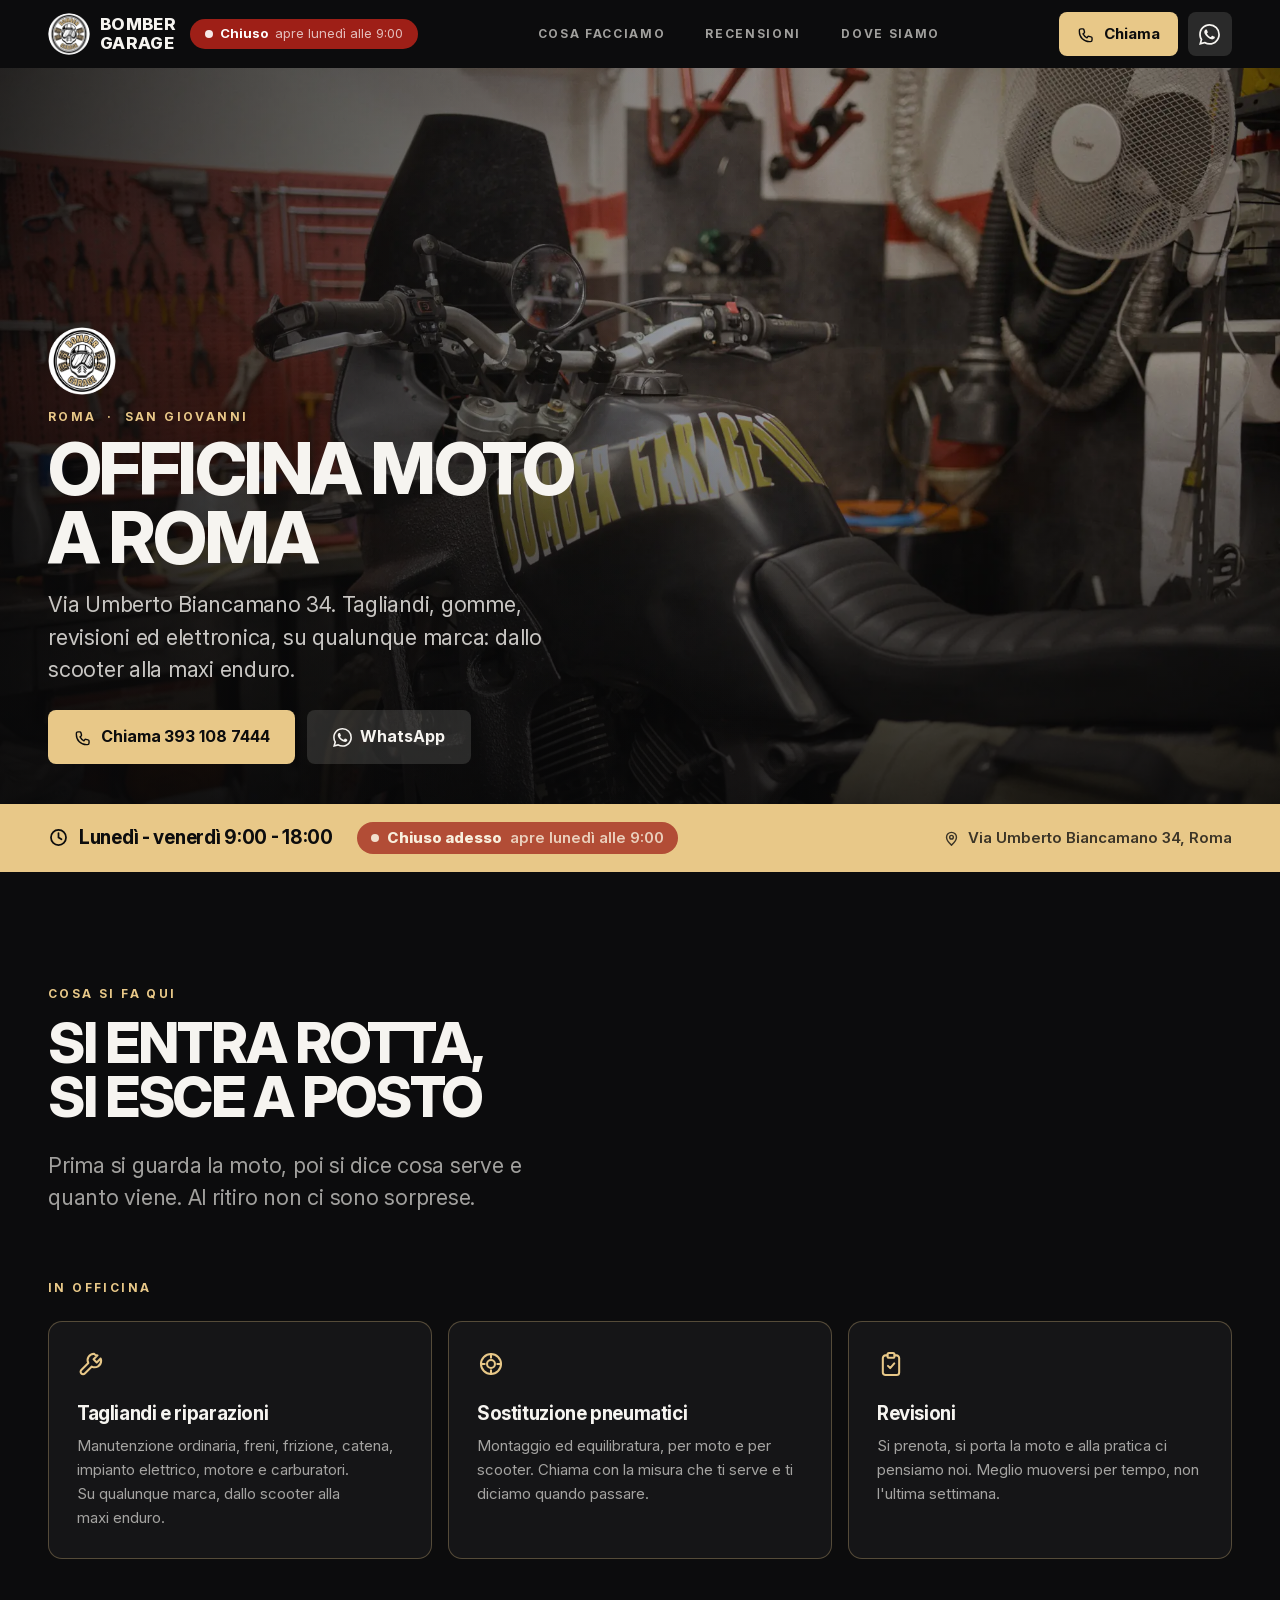
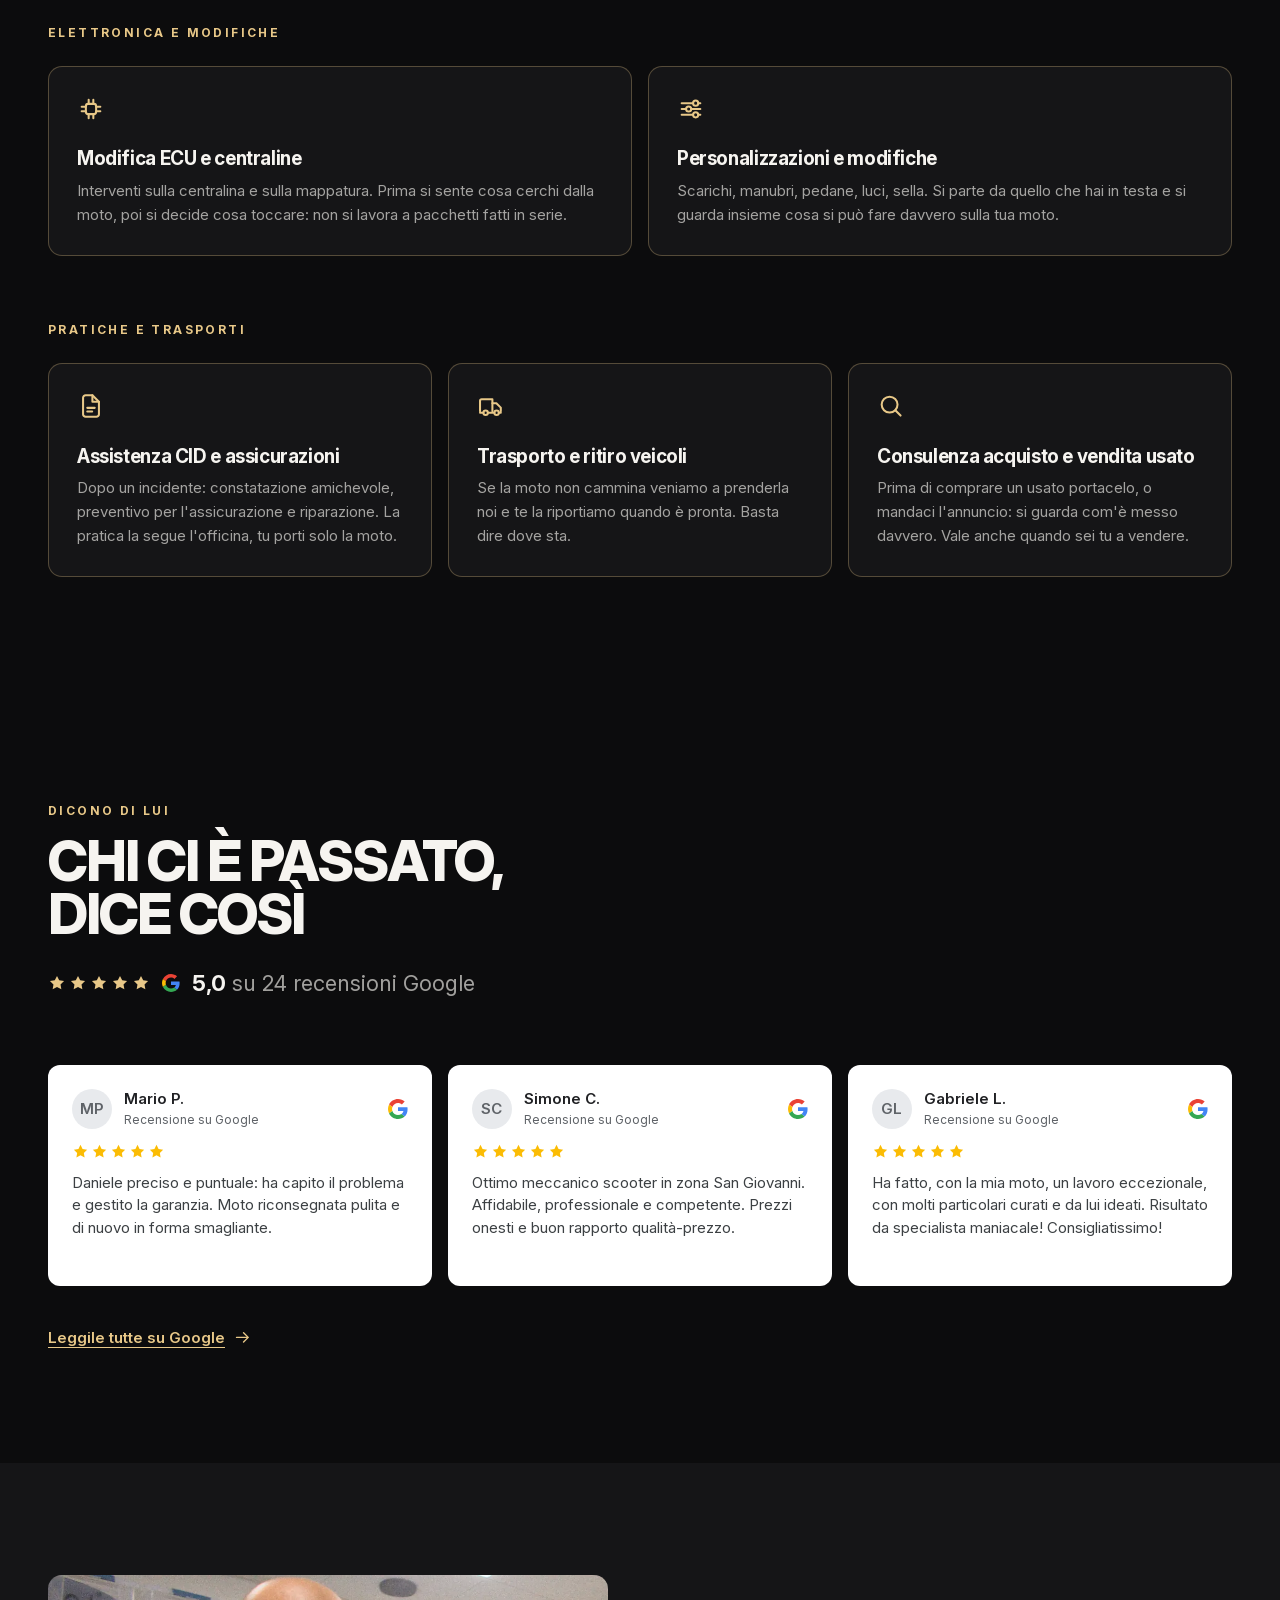
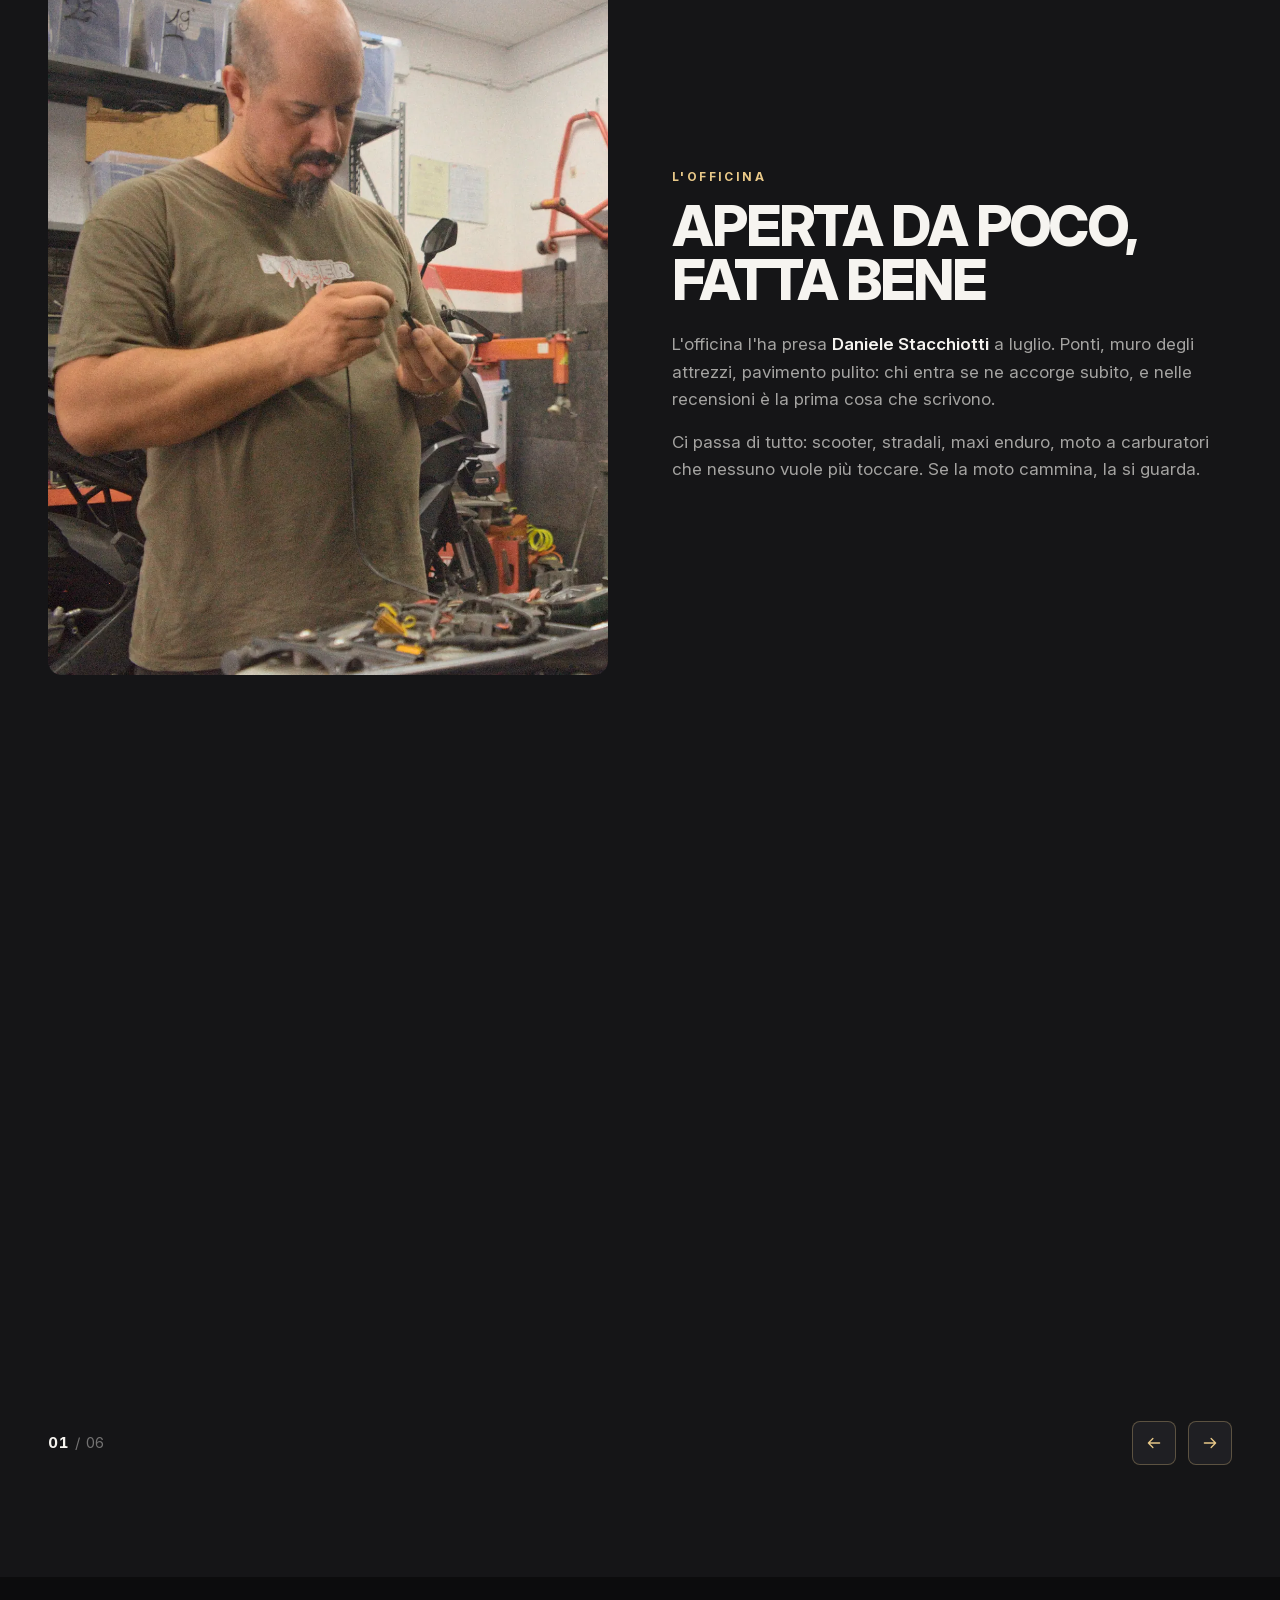
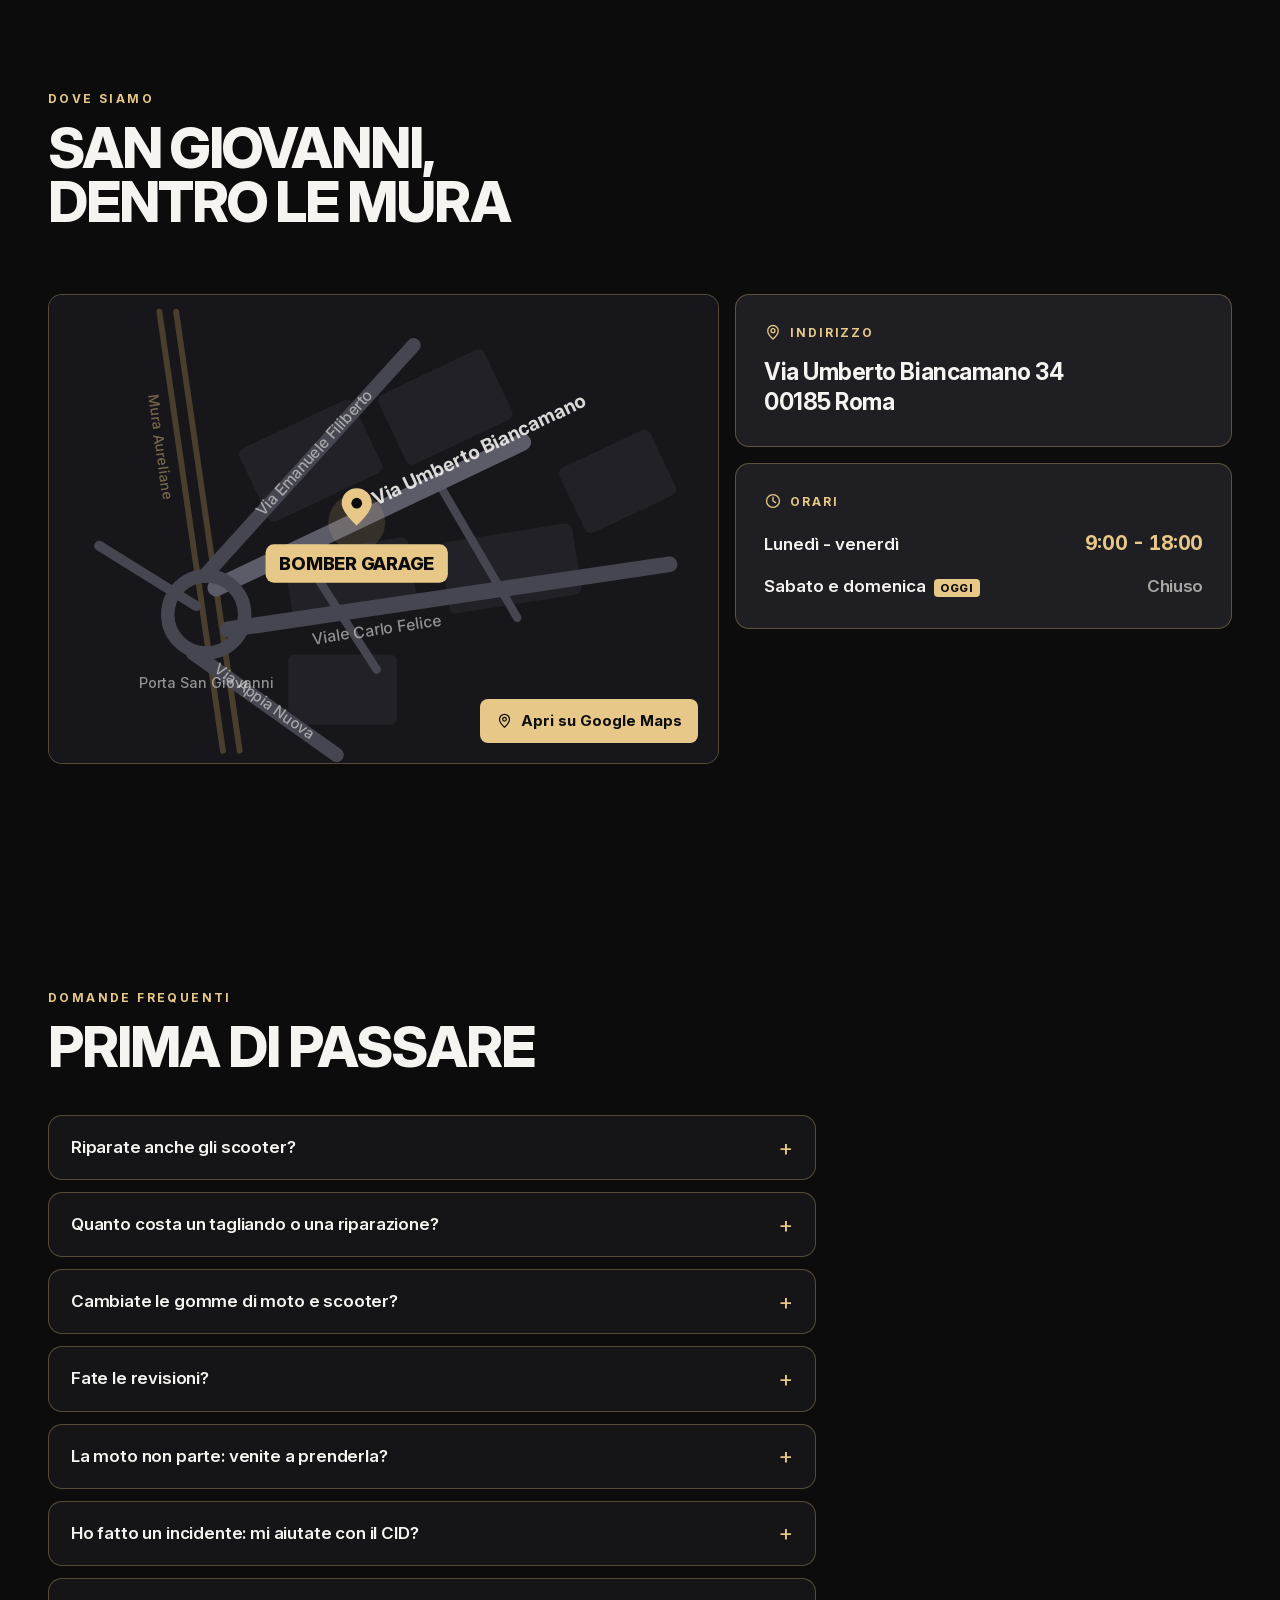
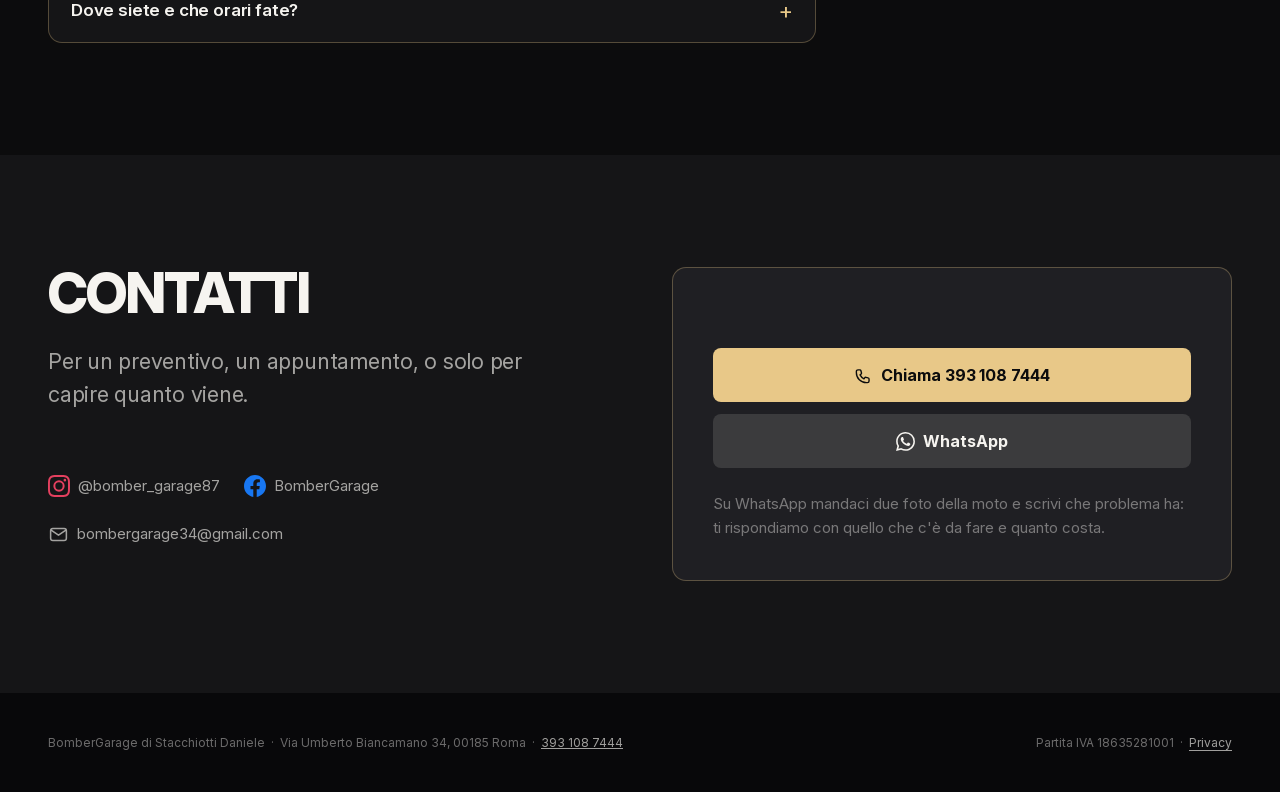
==== commit 1fd4f5c4: "Aperto/chiuso sempre in vista nella testata La pastiglia grande sta nella fascia oro sotto l'apertur" ====
--- a/index.html
+++ b/index.html
@@ -362,6 +362,15 @@
     pastiglia.className = 'stato ' + (aperto ? 'aperto' : 'chiuso');
     pastiglia.removeAttribute('hidden');
 
+    /* la versione corta, nella testata che resta sempre in vista */
+    var corta = document.querySelector('.stato-testata');
+    if (corta) {
+      corta.querySelector('b').textContent = aperto ? 'Aperto' : 'Chiuso';
+      corta.querySelector('.dettaglio').textContent = dettaglio;
+      corta.className = 'stato-testata ' + (aperto ? 'aperto' : 'chiuso');
+      corta.removeAttribute('hidden');
+    }
+
     /* nella scheda degli orari si segna qual e' la riga di oggi */
     var riga = document.querySelector('[data-giorni="' + (feriale ? 'feriali' : 'weekend') + '"]');
     if (riga) riga.className = 'oggi';
@@ -443,7 +452,32 @@
     segna(0);
   }
 
+  /* Promo a tempo: tutto quello che ha data-promo-fine resta nascosto
+     (hidden nell'HTML) e si mostra solo se adesso e' prima di quella
+     data. Cosi' dopo la scadenza, o senza script, non si vede niente.
+     La striscia in cima, chiusa con la X, resta chiusa per la visita. */
+  function promo() {
+    var cose = document.querySelectorAll('[data-promo-fine]');
+    var chiusa = false;
+    try { chiusa = sessionStorage.getItem('promo-chiusa') === '1'; } catch (e) {}
+
+    for (var i = 0; i < cose.length; i++) {
+      var fine = Date.parse(cose[i].getAttribute('data-promo-fine'));
+      if (isNaN(fine) || Date.now() >= fine) continue;
+      if (cose[i].classList.contains('barra-promo') && chiusa) continue;
+      cose[i].removeAttribute('hidden');
+    }
+
+    var barra = document.querySelector('.barra-promo');
+    var x = barra && barra.querySelector('.barra-promo-chiudi');
+    if (x) x.addEventListener('click', function () {
+      barra.setAttribute('hidden', '');
+      try { sessionStorage.setItem('promo-chiusa', '1'); } catch (e) {}
+    });
+  }
+
   document.addEventListener('DOMContentLoaded', function () {
+    promo();
     galleria();
     apertoAdesso();
     barra();
@@ -550,13 +584,35 @@
 
 <span class="ancora-ferma" id="chiudi"></span>
 
+<!-- ===================================================================
+     PROMO GOMME, STRISCIA IN CIMA
+     Nascosta di partenza: la mostra lo script in testa solo fino alla
+     data scritta in data-promo-fine. Dopo quella data, o senza
+     JavaScript, non si vede. La X la chiude per tutta la visita.
+     =================================================================== -->
+<div class="barra-promo" data-promo-fine="2026-12-01T00:00:00+01:00" hidden>
+  <div class="wrap">
+    <p><strong>Promo gomme</strong> fino al 30 novembre<span class="solo-largo">: SH 125/150 da 120&nbsp;€, moto da 230&nbsp;€</span></p>
+    <a href="#promo" data-umami-event="promo-striscia">Vedi i prezzi</a>
+    <button class="barra-promo-chiudi" type="button" aria-label="Chiudi la promo">
+      <svg class="icona"><use href="#i-chiudi"></use></svg>
+    </button>
+  </div>
+</div>
+
 <header class="testata">
   <div class="wrap">
-    <a class="marchio" href="#contenuto">
-      <img src="img/logo-bomber-garage.webp" width="720" height="720"
-           alt="" fetchpriority="high" decoding="async">
-      <span>Bomber<br>Garage</span>
-    </a>
+    <div class="testata-sinistra">
+      <a class="marchio" href="#contenuto">
+        <img src="img/logo-bomber-garage.webp" width="720" height="720"
+             alt="" fetchpriority="high" decoding="async">
+        <span>Bomber<br>Garage</span>
+      </a>
+      <!-- Aperto o chiuso, sempre in vista: sta nella testata che non scorre.
+           La riempie lo script in cima, con lo stesso calcolo della pastiglia
+           grande sotto l'apertura. Senza script resta nascosta. -->
+      <a class="stato-testata" href="#dove" hidden><b></b><span class="dettaglio"></span></a>
+    </div>
 
     <nav class="nav" aria-label="Navigazione principale">
       <a href="#officina">Cosa facciamo</a>
@@ -695,6 +751,7 @@
           <svg class="icona"><use href="#i-gomme"></use></svg>
           <h3>Sostituzione pneumatici</h3>
           <p>Montaggio ed equilibratura, per moto e per scooter. Chiama con la misura che ti serve e ti diciamo quando passare.</p>
+          <a class="link-promo" href="#promo" data-promo-fine="2026-12-01T00:00:00+01:00" hidden>Promo fino al 30 novembre<svg class="icona"><use href="#i-freccia"></use></svg></a>
         </div>
 
         <div class="lavoro">
@@ -745,6 +802,72 @@
 
       </div>
 
+    </div>
+  </section>
+
+
+  <!-- =================================================================
+       PROMO GOMME
+       Un listino, non un volantino: stessi caratteri del resto della
+       pagina. Nascosta di partenza, la mostra lo script in testa solo
+       fino a data-promo-fine (1 dicembre 2026, ora di Roma). Per la
+       prossima promo: si cambiano righe, prezzi, testo della data e
+       data-promo-fine qui, nella striscia in cima e nel link della
+       scheda gomme.
+       ================================================================= -->
+  <section class="sezione sezione-2 promo" id="promo" data-promo-fine="2026-12-01T00:00:00+01:00" hidden>
+    <div class="wrap">
+      <p class="etichetta">Promo gomme &nbsp;&middot;&nbsp; fino al 30 novembre</p>
+      <h2>Gomme nuove,<br>prezzo chiaro</h2>
+      <p class="lead misura dopo-titolo">Le misure che montiamo di più, in promo fino al 30 novembre. Sono prezzi di partenza: quello esatto dipende dalla gomma che scegli, e te lo diciamo prima di cominciare.</p>
+
+      <div class="listini">
+        <div class="listino">
+          <h3>Scooter</h3>
+          <ul>
+            <li>
+              <span class="voce">Honda SH 125 / 150<small>100/80-16 · 120/80-16</small></span>
+              <span class="prezzo"><small>da</small> 120&nbsp;€</span>
+            </li>
+            <li>
+              <span class="voce">Honda X-ADV 350 / Forza 350<small>120/70-15 · 140/70-14</small></span>
+              <span class="prezzo"><small>da</small> 135&nbsp;€</span>
+            </li>
+            <li>
+              <span class="voce">Honda SH 300<small>110/70-16 · 130/70-16</small></span>
+              <span class="prezzo"><small>da</small> 155&nbsp;€</span>
+            </li>
+            <li>
+              <span class="voce">Honda X-ADV 750<small>120/70-17 · 160/60-15</small></span>
+              <span class="prezzo"><small>da</small> 235&nbsp;€</span>
+            </li>
+          </ul>
+        </div>
+        <div class="listino">
+          <h3>Moto</h3>
+          <ul>
+            <li>
+              <span class="voce">Enduro, anteriore da 19″<small>110/80-19 · 150/70-18</small></span>
+              <span class="prezzo"><small>da</small> 230&nbsp;€</span>
+            </li>
+            <li>
+              <span class="voce">Stradali e sportive<small>120/70-17 · 180/55-17</small></span>
+              <span class="prezzo"><small>da</small> 245&nbsp;€</span>
+            </li>
+            <li>
+              <span class="voce">Enduro, anteriore da 21″<small>90/90-21 · 150/70-18</small></span>
+              <span class="prezzo"><small>da</small> 255&nbsp;€</span>
+            </li>
+          </ul>
+        </div>
+      </div>
+
+      <div class="promo-azione">
+        <a class="btn btn-oro" href="https://wa.me/393931087444?text=Ciao%21%20Ho%20visto%20la%20promo%20gomme%20sul%20sito.%20Ho%20uno%20scooter%2Fmoto%3A%20" data-umami-event="whatsapp-promo" target="_blank" rel="noopener">
+          <svg class="icona icona-piena"><use href="#i-whatsapp"></use></svg>Scrivici su WhatsApp
+        </a>
+        <p>Hai un altro modello? Scrivici la misura e ti diamo il prezzo.</p>
+      </div>
     </div>
   </section>
 
--- a/style.css
+++ b/style.css
@@ -119,6 +119,9 @@
 }
 
 img { display: block; max-width: 100%; height: auto; }
+
+/* hidden vince sempre, anche su elementi a cui il CSS da' un display */
+[hidden] { display: none !important; }
 
 a { color: inherit; }
 
@@ -1179,6 +1182,48 @@
 
 /* deve stare dopo, altrimenti il display sopra vince sull'attributo */
 .fascia-orari .stato[hidden] { display: none; }
+
+/* La versione corta nella testata: sempre in vista, anche quando la fascia
+   oro sta sotto il bordo dello schermo (telefoni, finestre basse). */
+.testata-sinistra { display: flex; align-items: center; gap: 0.875rem; min-width: 0; }
+
+.stato-testata {
+  display: inline-flex;
+  align-items: center;
+  gap: 0.4375rem;
+  padding: 0.3125rem 0.75rem;
+  border: 1px solid rgba(246, 244, 240, 0.16);
+  border-radius: 999px;
+  background: var(--nero-3);
+  color: #fff;
+  font-size: var(--t-micro);
+  line-height: 1.2;
+  white-space: nowrap;
+  text-decoration: none;
+}
+.stato-testata::before {
+  content: "";
+  width: 0.5rem;
+  height: 0.5rem;
+  border-radius: 50%;
+  flex: none;
+}
+.stato-testata b { font-weight: 700; }
+.stato-testata .dettaglio { display: none; opacity: 0.7; }
+.stato-testata.aperto::before { background: #34a853; }
+.stato-testata.chiuso { border-color: transparent; background: #9e1f17; }
+.stato-testata.chiuso::before { background: rgba(255, 255, 255, 0.9); }
+
+@media (min-width: 56em) {
+  .stato-testata { padding: 0.375rem 0.875rem; font-size: 0.8125rem; }
+  .stato-testata .dettaglio { display: inline; }
+}
+
+/* telefoni stretti: meno spazio tra logo e pastiglia */
+@media (max-width: 22em) {
+  .testata-sinistra { gap: 0.5rem; }
+  .stato-testata { padding-inline: 0.5rem; }
+}
 
 /* la riga di oggi, nella scheda degli orari */
 .orari-grandi .oggi dt::after {
@@ -1408,3 +1453,185 @@
   font-size: var(--t-piccolo);
   color: var(--grigio);
 }
+
+
+
+/* =========================================================================
+   25. PROMO GOMME
+   Un listino come quelli appesi in officina: modello a sinistra, misure
+   sotto in piccolo, prezzo in oro a destra, puntinato in mezzo. Striscia
+   sottile in cima alla pagina che porta qui. Tutto nascosto di partenza:
+   lo mostra lo script solo finche' la promo e' valida.
+   ========================================================================= */
+
+/* --- la striscia in cima ------------------------------------------------ */
+.barra-promo {
+  background: #1d1a14;            /* nero scaldato dall'oro, quasi niente */
+  font-size: var(--t-piccolo);
+  line-height: 1.35;
+}
+
+.barra-promo .wrap {
+  display: flex;
+  align-items: center;
+  gap: 0.25rem 1rem;
+  min-height: 2.75rem;
+  padding-block: 0.375rem;
+}
+
+.barra-promo p { flex: 1; color: var(--grigio); }
+.barra-promo strong { color: var(--oro); font-weight: 700; }
+
+.barra-promo a {
+  flex: none;
+  color: var(--bianco);
+  font-weight: 600;
+  text-decoration: underline;
+  text-decoration-color: rgba(232, 200, 136, 0.6);
+  text-underline-offset: 0.2em;
+}
+.barra-promo a:hover { color: var(--oro); }
+
+.barra-promo-chiudi {
+  display: grid;
+  place-items: center;
+  flex: none;
+  width: 2rem;
+  height: 2rem;
+  margin-right: -0.5rem;
+  padding: 0;
+  border: 0;
+  background: none;
+  color: var(--grigio);
+  cursor: pointer;
+}
+.barra-promo-chiudi:hover { color: var(--bianco); }
+.barra-promo-chiudi .icona { width: 1rem; height: 1rem; }
+
+.solo-largo { display: none; }
+
+@media (min-width: 46em) {
+  .solo-largo { display: inline; }
+}
+
+/* con la striscia aperta l'apertura si accorcia della stessa misura,
+   cosi' la fascia oro degli orari resta nella prima schermata */
+html:has(.barra-promo:not([hidden])) .hero {
+  min-height: calc(100svh - var(--testata) - 7rem - 2.75rem);
+}
+@media (min-width: 56em) {
+  html:has(.barra-promo:not([hidden])) .hero {
+    min-height: calc(100svh - var(--testata) - 6rem - 2.75rem);
+  }
+}
+
+/* --- il link nella scheda delle gomme ----------------------------------- */
+.lavoro .link-promo {
+  display: inline-flex;
+  align-items: center;
+  gap: 0.375rem;
+  margin-top: 0.875rem;
+  font-size: var(--t-piccolo);
+  font-weight: 600;
+  color: var(--oro);
+  text-decoration: none;
+}
+.lavoro .link-promo .icona { width: 1rem; height: 1rem; margin: 0; }
+.lavoro .link-promo:hover { text-decoration: underline; text-underline-offset: 0.2em; }
+
+/* --- il listino ---------------------------------------------------------- */
+.listini {
+  display: grid;
+  gap: 0.875rem;
+  margin-top: var(--sp-xl);
+}
+
+.listino {
+  padding: 1.75rem 1.5rem 1.25rem;
+  border: 1px solid rgba(232, 200, 136, 0.3);
+  border-radius: var(--raggio-g);
+  background: var(--nero-3);
+}
+
+.listino h3 {
+  margin-bottom: 0.75rem;
+  font-size: var(--t-micro);
+  font-weight: 700;
+  letter-spacing: 0.2em;
+  text-transform: uppercase;
+  color: var(--oro);
+}
+
+.listino ul { margin: 0; padding: 0; list-style: none; }
+
+/* modello, puntinato che si allarga, prezzo */
+.listino li {
+  display: grid;
+  grid-template-columns: auto 1fr auto;
+  align-items: start;
+  gap: 0.75rem;
+  padding-block: 0.875rem;
+}
+
+.listino li::after {
+  content: "";
+  grid-column: 2;
+  grid-row: 1;
+  height: 1.05em;
+  border-bottom: 2px dotted rgba(246, 244, 240, 0.18);
+}
+
+.listino .voce {
+  grid-column: 1;
+  grid-row: 1;
+  font-weight: 600;
+  line-height: 1.3;
+}
+
+.listino .voce small {
+  display: block;
+  margin-top: 0.25rem;
+  font-size: var(--t-micro);
+  font-weight: 500;
+  letter-spacing: 0.04em;
+  font-variant-numeric: tabular-nums;
+  color: var(--grigio-2);
+}
+
+.listino .prezzo {
+  grid-column: 3;
+  grid-row: 1;
+  font-size: 1.25rem;
+  font-weight: 800;
+  line-height: 1.1;
+  letter-spacing: -0.02em;
+  font-variant-numeric: tabular-nums;
+  white-space: nowrap;
+  color: var(--oro);
+}
+
+.listino .prezzo small {
+  font-size: var(--t-micro);
+  font-weight: 600;
+  letter-spacing: 0.04em;
+  color: var(--grigio);
+}
+
+.promo-azione {
+  display: flex;
+  flex-wrap: wrap;
+  align-items: center;
+  gap: 1rem 1.5rem;
+  margin-top: var(--sp-l);
+}
+
+.promo-azione p { font-size: var(--t-piccolo); color: var(--grigio); }
+
+@media (max-width: 34em) {
+  .promo-azione .btn { width: 100%; }
+}
+
+@media (min-width: 56em) {
+  .listini { grid-template-columns: 1fr 1fr; gap: 1rem; }
+  .listino { padding: 2rem 2rem 1.5rem; }
+}
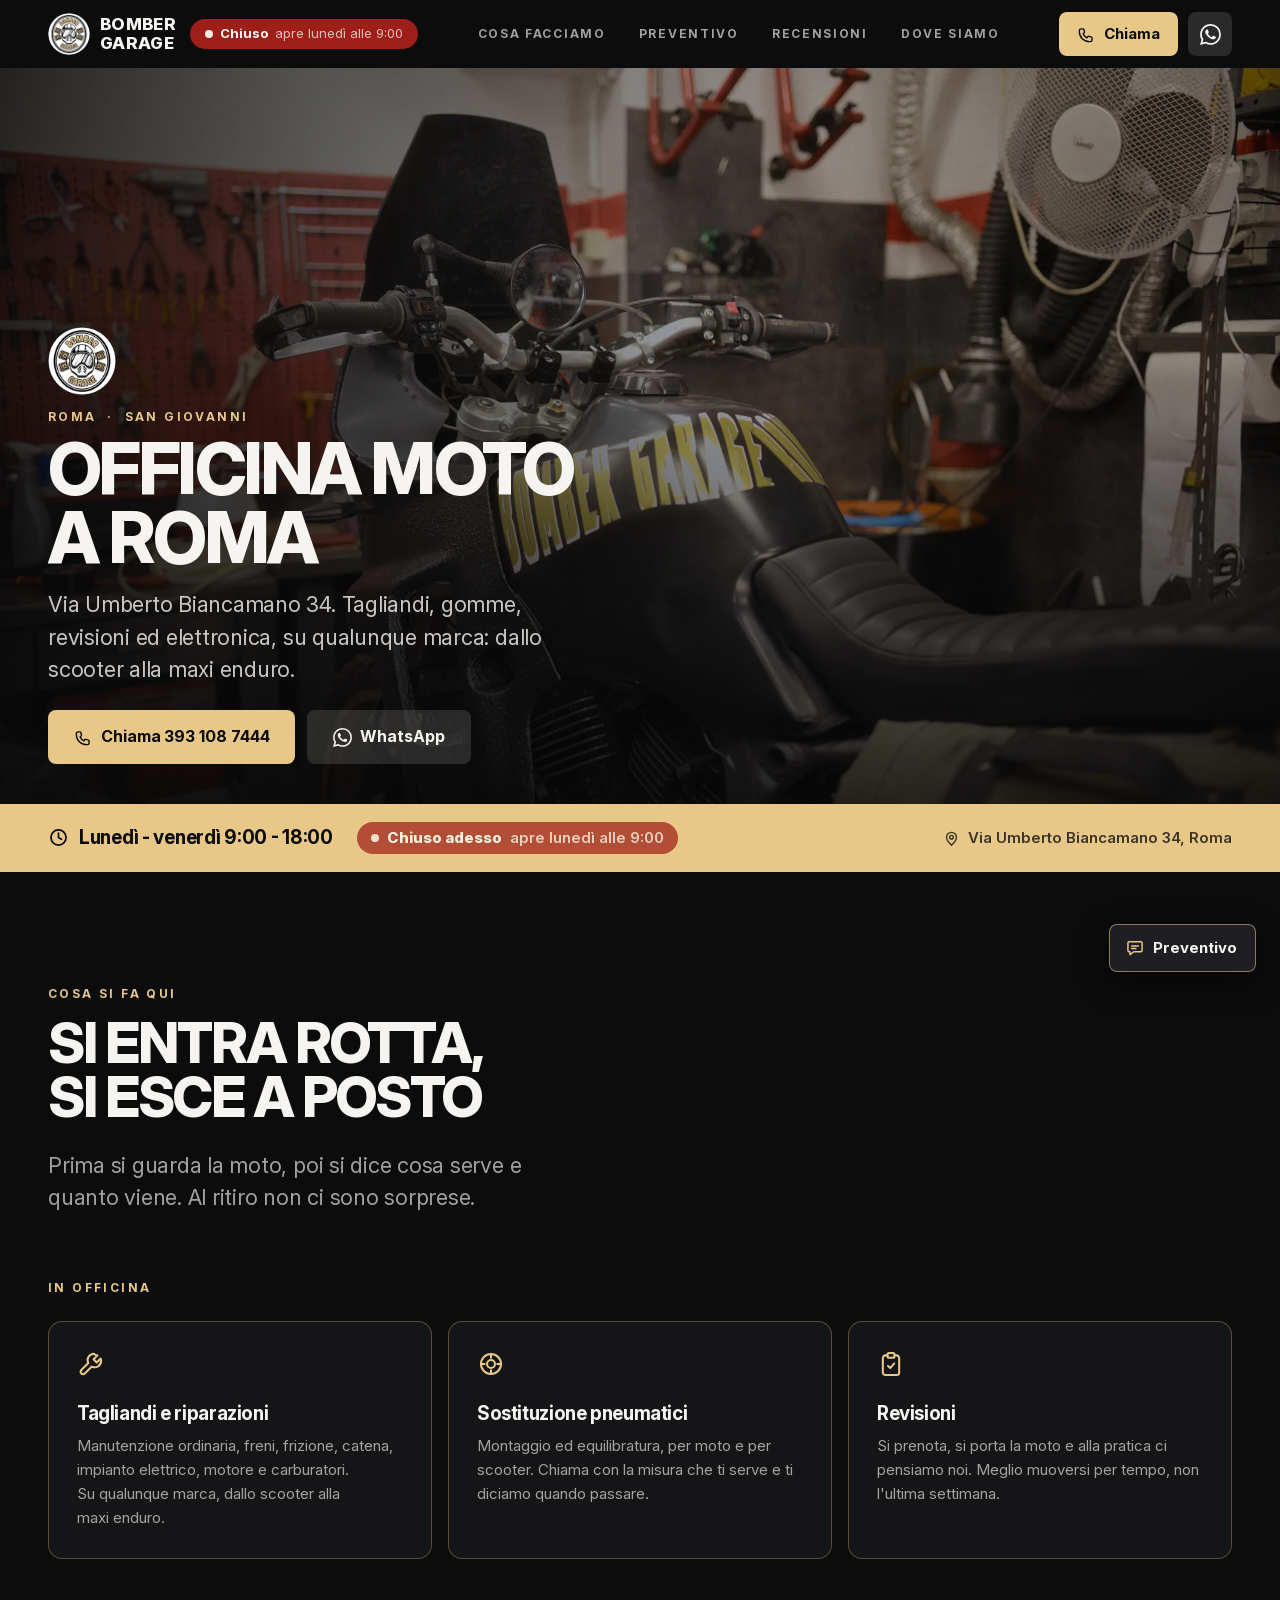
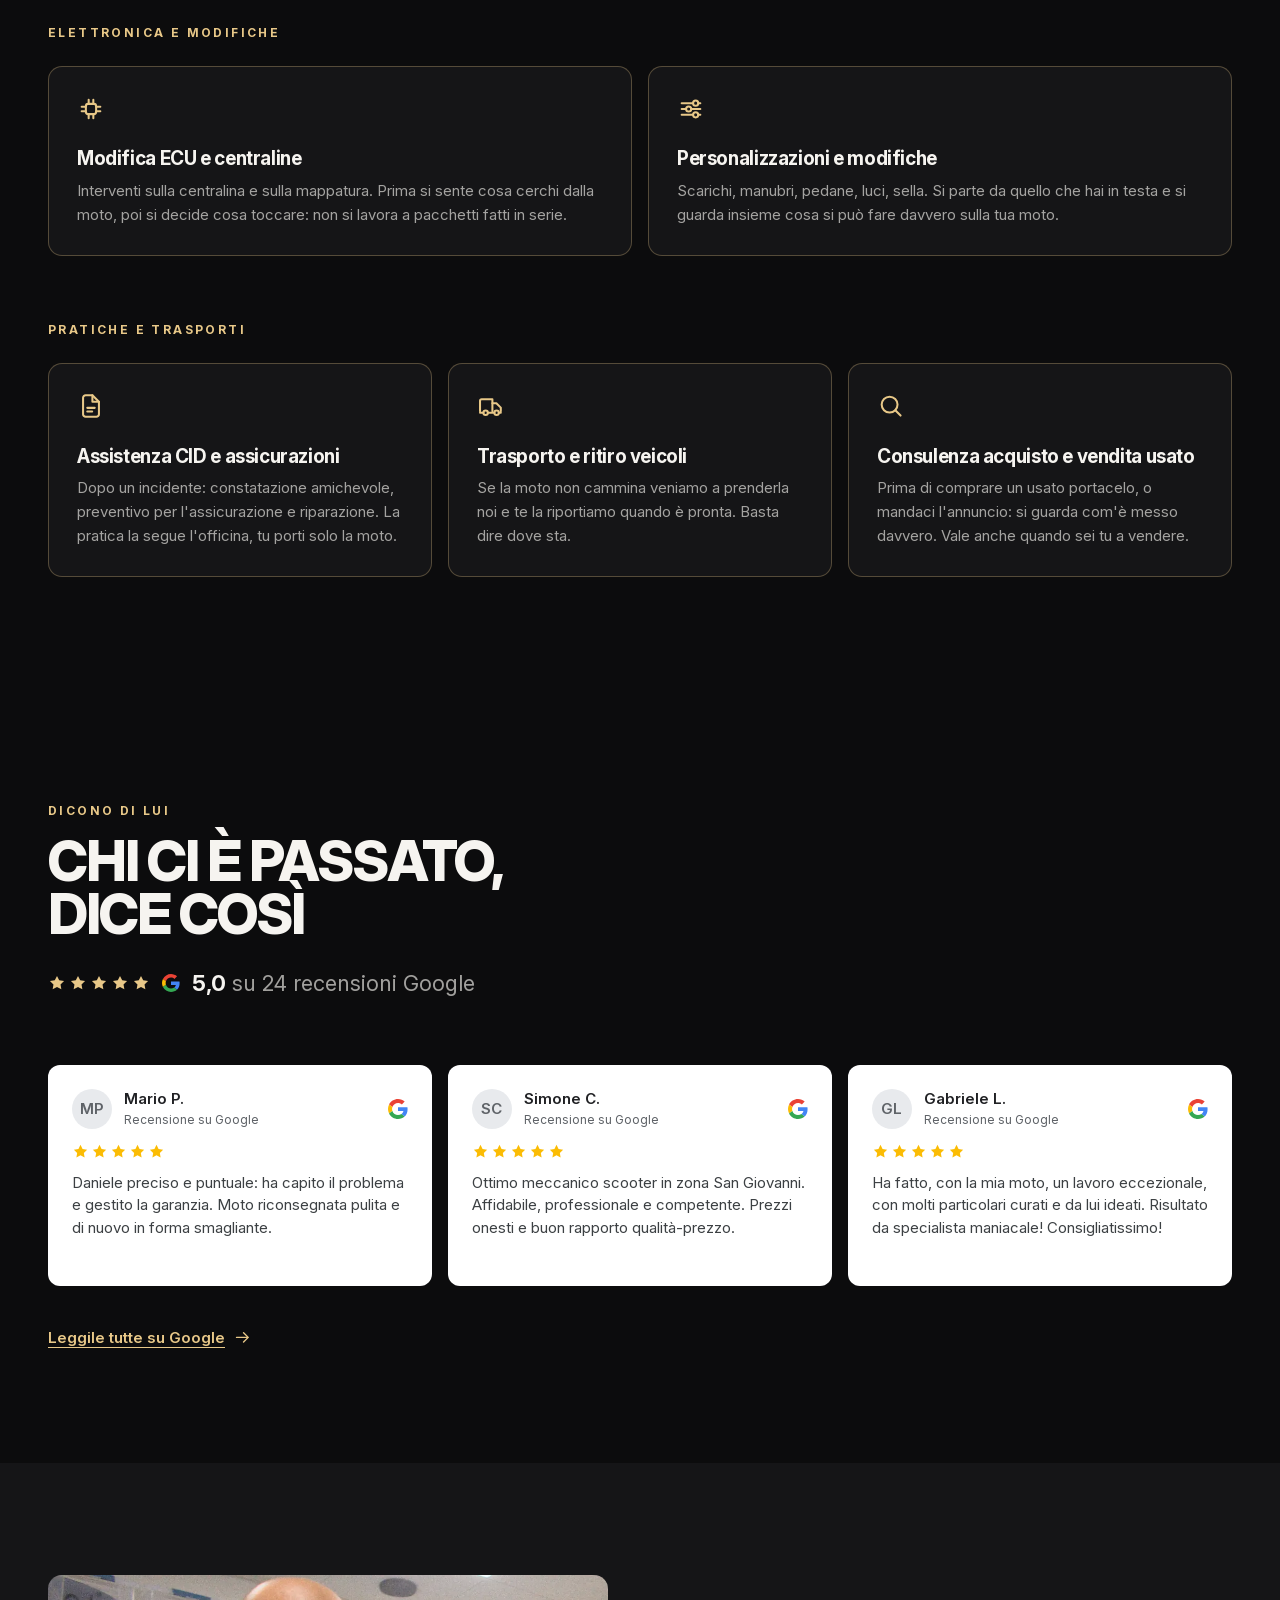
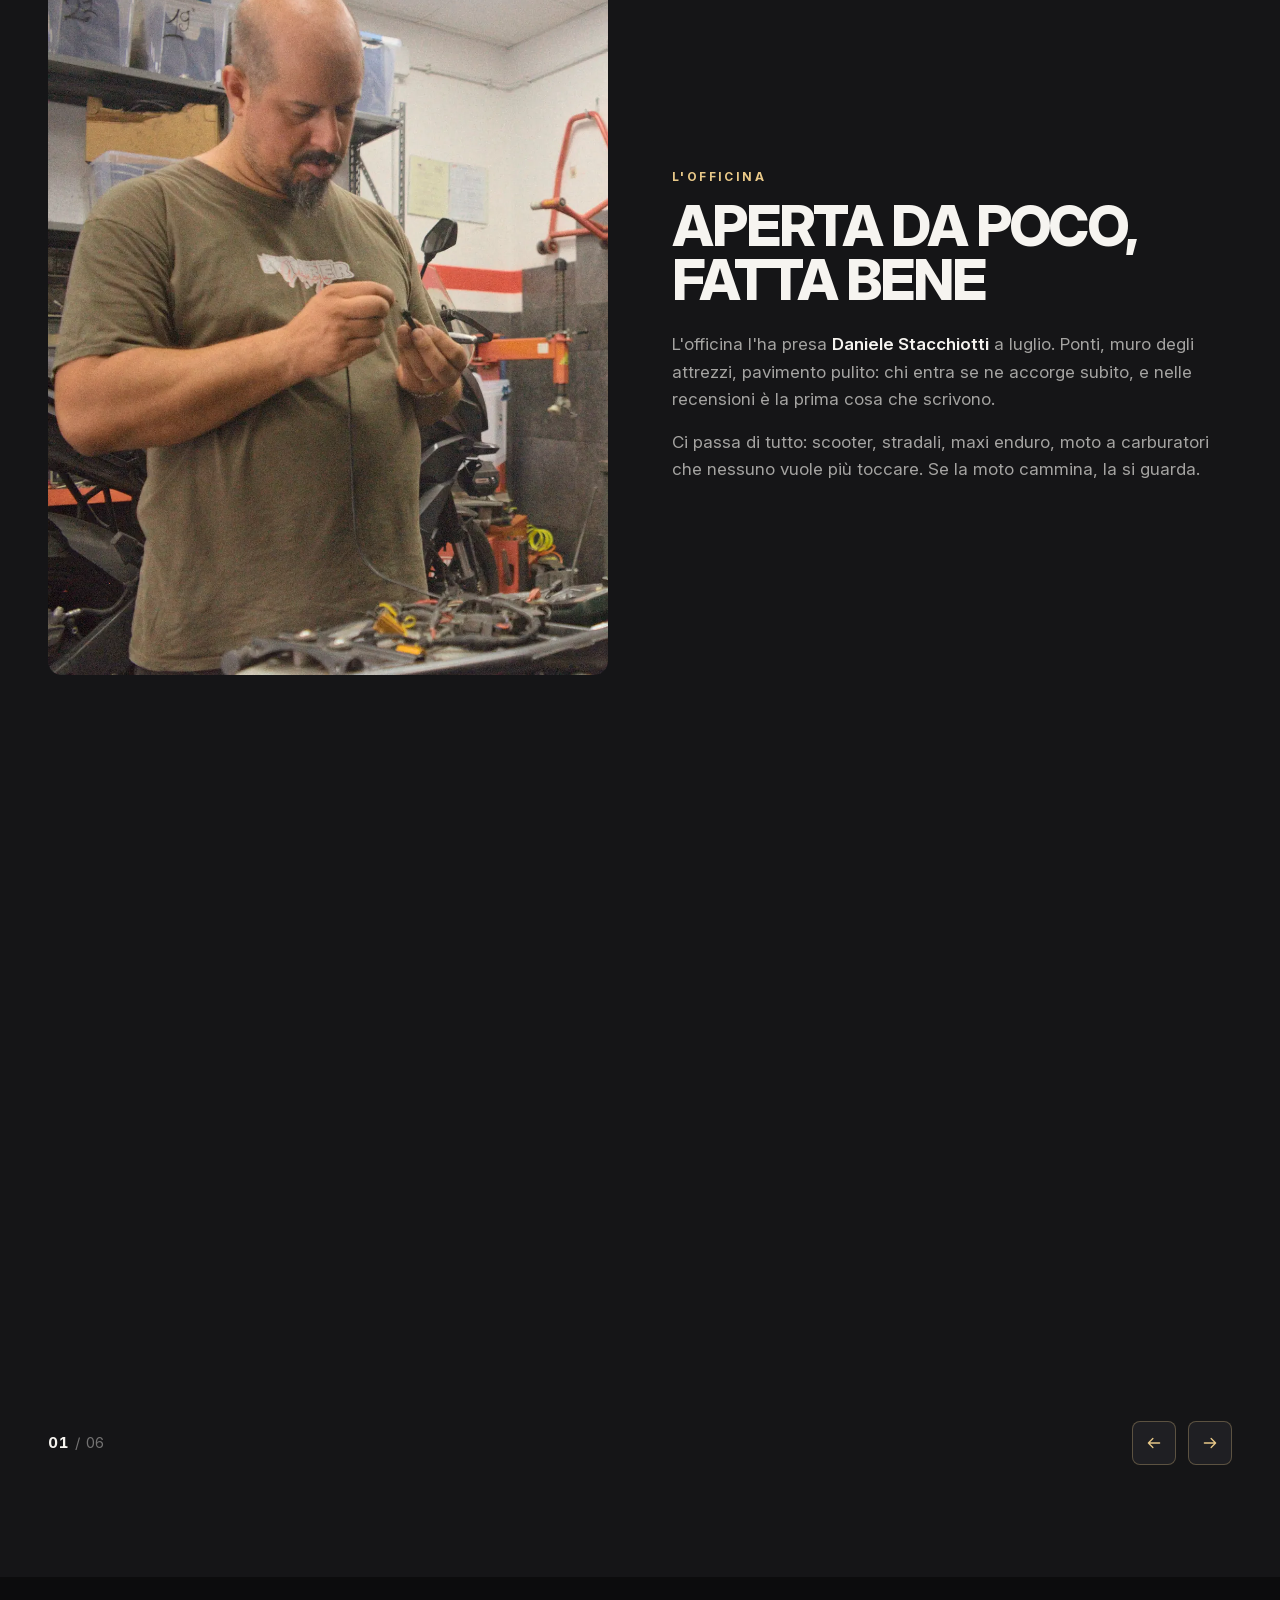
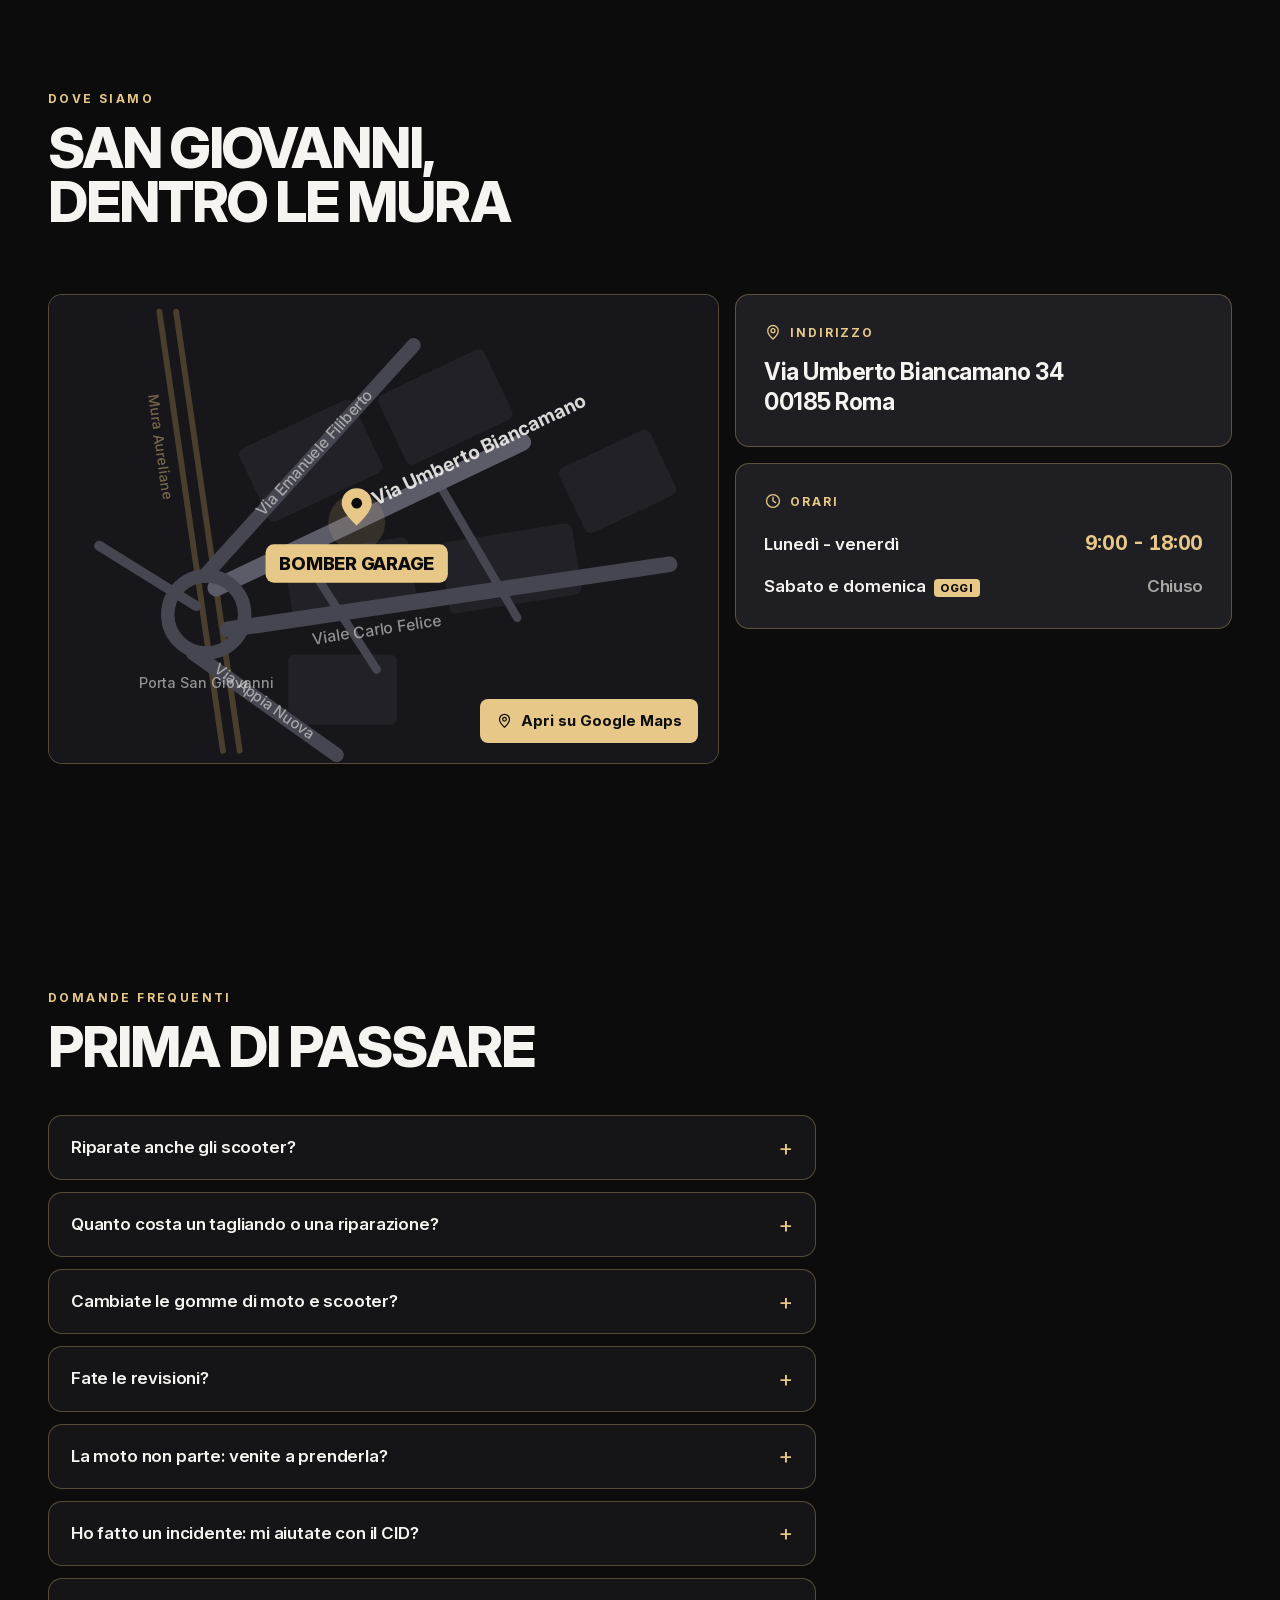
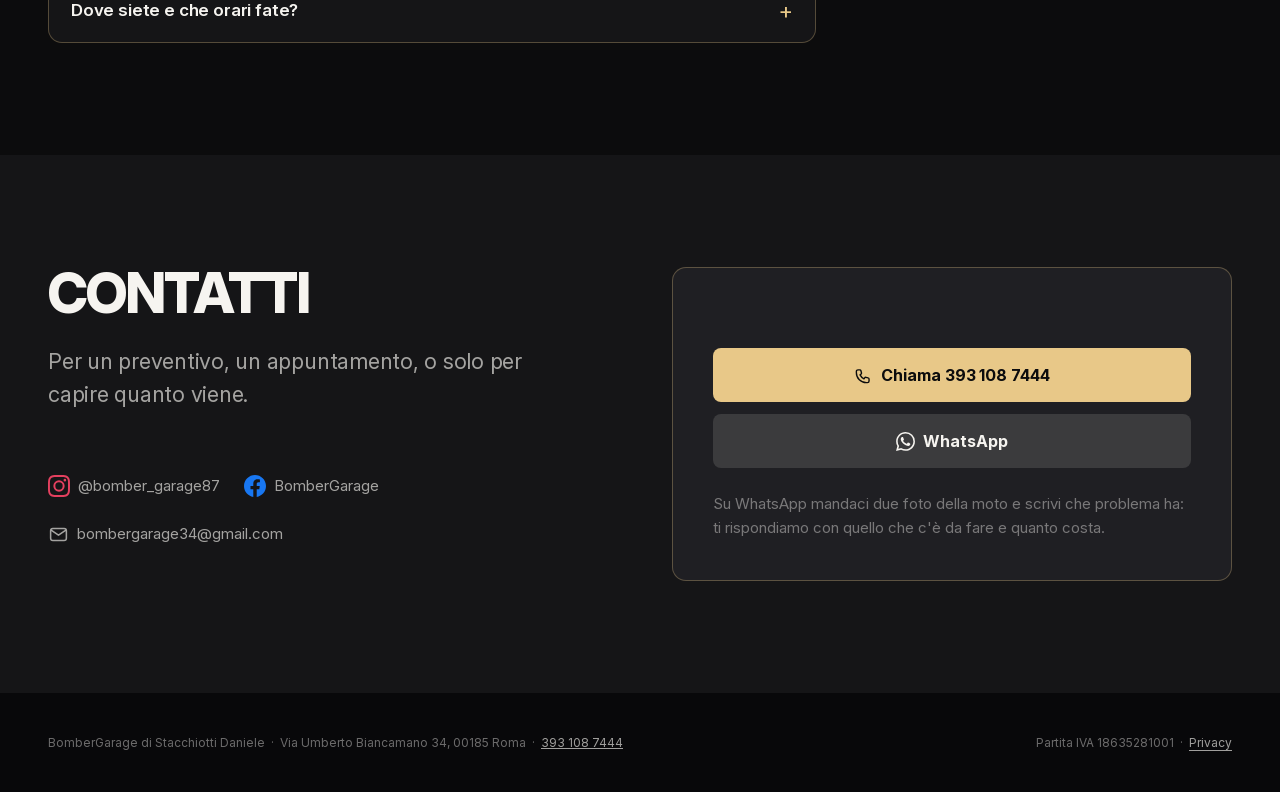
==== commit 7cc5967e: "Assistente del preventivo: chat in una finestra che scrive il messaggio WhatsApp Pulsante "Preventiv" ====
--- a/index.html
+++ b/index.html
@@ -289,7 +289,8 @@
 <script defer src="https://cloud.umami.is/script.js" data-website-id="UMAMI_WEBSITE_ID"></script>
 -->
 
-<link rel="stylesheet" href="style.css">
+<link rel="stylesheet" href="style.css?v=2026102705">
+<script src="assistente.js?v=2026102705" defer></script>
 <!-- ===================================================================
      UNICO PEZZO DI JAVASCRIPT DEL SITO
      Fa due cose, tutte e due comodita': fa entrare la barra dei contatti
@@ -535,6 +536,10 @@
   <symbol id="i-chiudi" viewBox="0 0 24 24">
     <path d="M6 6l12 12M18 6L6 18"/>
   </symbol>
+  <symbol id="i-chat" viewBox="0 0 24 24">
+    <path d="M5 4.5h14a1.5 1.5 0 0 1 1.5 1.5v9a1.5 1.5 0 0 1-1.5 1.5h-8.5l-4.5 3.5v-3.5H5A1.5 1.5 0 0 1 3.5 15V6A1.5 1.5 0 0 1 5 4.5z"/>
+    <path d="M8 9.5h8M8 12.5h5"/>
+  </symbol>
   <symbol id="i-chiave" viewBox="0 0 24 24">
     <path d="M14.6 3.2a5.5 5.5 0 0 0-4.9 8l-6 6a2.1 2.1 0 1 0 3 3l6-6a5.5 5.5 0 0 0 8-4.9c0-.7-.14-1.37-.4-2l-3.4 3.4-2.7-2.7 3.4-3.4a5.5 5.5 0 0 0-2-.4z"/>
   </symbol>
@@ -616,6 +621,7 @@
 
     <nav class="nav" aria-label="Navigazione principale">
       <a href="#officina">Cosa facciamo</a>
+      <a href="https://wa.me/393931087444?text=Ciao%21%20Vi%20ho%20trovati%20sul%20sito.%20Avrei%20bisogno%20di%20un%20preventivo%20per%20la%20mia%20moto." target="_blank" rel="noopener" data-apri-assistente>Preventivo</a>
       <a href="#recensioni">Recensioni</a>
       <a href="#dove">Dove siamo</a>
     </nav>
@@ -653,6 +659,7 @@
 
   <nav class="pannello-nav" aria-label="Menu">
     <a href="#officina">Cosa facciamo</a>
+    <a href="https://wa.me/393931087444?text=Ciao%21%20Vi%20ho%20trovati%20sul%20sito.%20Avrei%20bisogno%20di%20un%20preventivo%20per%20la%20mia%20moto." target="_blank" rel="noopener" data-apri-assistente>Preventivo</a>
     <a href="#recensioni">Recensioni</a>
     <a href="#dove">Dove siamo e orari</a>
     <a href="#contatti">Contatti</a>
@@ -741,7 +748,7 @@
       <p class="gruppo">In officina</p>
       <div class="lavori">
 
-        <div class="lavoro">
+        <div class="lavoro" data-parole="tagliand manutenz fren pastigli frizion catena olio filtr candel carburator motore riparaz impianto+elettrico batteri">
           <svg class="icona"><use href="#i-chiave"></use></svg>
           <h3>Tagliandi e riparazioni</h3>
           <p>Manutenzione ordinaria, freni, frizione, catena, impianto elettrico, motore e carburatori. Su qualunque marca, dallo scooter alla maxi enduro.</p>
@@ -765,13 +772,13 @@
       <p class="gruppo">Elettronica e modifiche</p>
       <div class="lavori lavori-due">
 
-        <div class="lavoro">
+        <div class="lavoro" data-parole="centralin ecu mappatur mappa rimappa potenz cavalli elettronic">
           <svg class="icona"><use href="#i-centralina"></use></svg>
           <h3>Modifica ECU e centraline</h3>
           <p>Interventi sulla centralina e sulla mappatura. Prima si sente cosa cerchi dalla moto, poi si decide cosa toccare: non si lavora a pacchetti fatti in serie.</p>
         </div>
 
-        <div class="lavoro">
+        <div class="lavoro" data-parole="personalizz modific scaric marmitt terminal manubr pedan sell custom estetic">
           <svg class="icona"><use href="#i-regolazioni"></use></svg>
           <h3>Personalizzazioni e modifiche</h3>
           <p>Scarichi, manubri, pedane, luci, sella. Si parte da quello che hai in testa e si guarda insieme cosa si può fare davvero sulla tua moto.</p>
@@ -794,7 +801,7 @@
           <p>Se la moto non cammina veniamo a prenderla noi e te la riportiamo quando è pronta. Basta dire dove sta.</p>
         </div>
 
-        <div class="lavoro">
+        <div class="lavoro" data-parole="usat acquist compr vend annunc permut">
           <svg class="icona"><use href="#i-lente"></use></svg>
           <h3>Consulenza acquisto e vendita usato</h3>
           <p>Prima di comprare un usato portacelo, o mandaci l'annuncio: si guarda com'è messo davvero. Vale anche quando sei tu a vendere.</p>
@@ -825,19 +832,19 @@
         <div class="listino">
           <h3>Scooter</h3>
           <ul>
-            <li>
+            <li data-cerca="sh 125|sh 150">
               <span class="voce">Honda SH 125 / 150<small>100/80-16 · 120/80-16</small></span>
               <span class="prezzo"><small>da</small> 120&nbsp;€</span>
             </li>
-            <li>
+            <li data-cerca="x-adv 350|xadv 350|forza 350">
               <span class="voce">Honda X-ADV 350 / Forza 350<small>120/70-15 · 140/70-14</small></span>
               <span class="prezzo"><small>da</small> 135&nbsp;€</span>
             </li>
-            <li>
+            <li data-cerca="sh 300">
               <span class="voce">Honda SH 300<small>110/70-16 · 130/70-16</small></span>
               <span class="prezzo"><small>da</small> 155&nbsp;€</span>
             </li>
-            <li>
+            <li data-cerca="x-adv 750|xadv 750">
               <span class="voce">Honda X-ADV 750<small>120/70-17 · 160/60-15</small></span>
               <span class="prezzo"><small>da</small> 235&nbsp;€</span>
             </li>
@@ -1388,31 +1395,31 @@
       <p class="etichetta">Domande frequenti</p>
       <h2>Prima di passare</h2>
       <div class="domande">
-        <details class="domanda">
+        <details class="domanda" data-parole="scooter motorin vespa ciclomotor cinquantin marca marche epoca vintage ~ducati ~bmw ~harley ~honda ~yamaha ~kawasaki ~suzuki ~triumph ~ktm ~aprilia ~piaggio ~kymco ~guzzi ~benelli">
           <summary>Riparate anche gli scooter?</summary>
           <p>Sì. Si lavora su qualunque marca, dallo scooter alla maxi enduro: tagliandi, freni, frizione, catena, impianto elettrico, motore e carburatori.</p>
         </details>
-        <details class="domanda">
+        <details class="domanda" data-parole="cost prezz ~quant preventiv tariff spend listin">
           <summary>Quanto costa un tagliando o una riparazione?</summary>
           <p>Dipende dalla moto e da cosa serve. Prima si guarda la moto, poi si dice cosa fare e quanto viene, così al ritiro non ci sono sorprese. Per un'idea veloce mandaci due foto su WhatsApp al 393 108 7444.</p>
         </details>
-        <details class="domanda">
+        <details class="domanda" data-parole="gomm pneumatic copertur equilibratur misur battistrad bucat forat">
           <summary>Cambiate le gomme di moto e scooter?</summary>
           <p>Sì, montaggio ed equilibratura per moto e per scooter. Chiama con la misura che ti serve e ti diciamo quando passare.</p>
         </details>
-        <details class="domanda">
+        <details class="domanda" data-parole="revision collaud motorizzazion bollin">
           <summary>Fate le revisioni?</summary>
           <p>Sì. Si prenota, si porta la moto e alla pratica ci pensiamo noi. Meglio muoversi per tempo, non l'ultima settimana.</p>
         </details>
-        <details class="domanda">
+        <details class="domanda" data-parole="ritir prender veng domicil carro attrezz traino trasport recuper non+parte non+si+accende non+cammina non+va+in+moto">
           <summary>La moto non parte: venite a prenderla?</summary>
           <p>Sì. Con il servizio di trasporto e ritiro veniamo a prenderla e te la riportiamo quando è pronta. Basta dire dove sta.</p>
         </details>
-        <details class="domanda">
+        <details class="domanda" data-parole="cid incident sinistr assicuraz constatazion cadut urto tampon danni">
           <summary>Ho fatto un incidente: mi aiutate con il CID?</summary>
           <p>Sì. Constatazione amichevole, preventivo per l'assicurazione e riparazione: la pratica la segue l'officina, tu porti solo la moto.</p>
         </details>
-        <details class="domanda">
+        <details class="domanda" data-parole="dove indirizz orari orario apert aprite chius chiudete sabat domenic raggiung parchegg metro trovarvi biancamano">
           <summary>Dove siete e che orari fate?</summary>
           <p>In Via Umberto Biancamano 34, 00185 Roma, zona San Giovanni. Aperti dal lunedì al venerdì dalle 9:00 alle 18:00, sabato e domenica chiuso.</p>
         </details>
@@ -1469,6 +1476,42 @@
        &nbsp;&middot;&nbsp; <a class="link-privacy" href="privacy/">Privacy</a></p>
   </div>
 </footer>
+
+
+<!-- ===================================================================
+     PREVENTIVO: L'ASSISTENTE IN UNA FINESTRA
+     Il pulsante "Preventivo" apre una piccola chat sopra la pagina: su
+     desktop nell'angolo in basso a destra, sul telefono a schermo intero.
+     Fa quattro domande e scrive il messaggio per WhatsApp. Non e' un'AI:
+     risponde solo con i testi di questa pagina (domande frequenti e
+     servizi con l'attributo data-parole, orari, promo). Il codice sta in
+     assistente.js. Senza JavaScript il pulsante porta dritto a WhatsApp
+     e la finestra resta nascosta.
+     =================================================================== -->
+<a class="apri-assistente" href="https://wa.me/393931087444?text=Ciao%21%20Vi%20ho%20trovati%20sul%20sito.%20Avrei%20bisogno%20di%20un%20preventivo%20per%20la%20mia%20moto." target="_blank" rel="noopener" data-apri-assistente data-umami-event="assistente-apri">
+  <svg class="icona"><use href="#i-chat"></use></svg>Preventivo
+</a>
+
+<div class="assistente" role="dialog" aria-labelledby="assistente-titolo" hidden>
+  <div class="assistente-testa">
+    <img src="img/logo-bomber-garage.webp" width="720" height="720" alt="" loading="lazy" decoding="async">
+    <p><strong id="assistente-titolo">Preventivo per Daniele</strong><span>Risposte automatiche</span></p>
+    <button class="assistente-ricomincia" type="button" hidden>Ricomincia</button>
+    <button class="assistente-chiudi" type="button" aria-label="Chiudi la chat">
+      <svg class="icona"><use href="#i-chiudi"></use></svg>
+    </button>
+  </div>
+
+  <div class="assistente-chat" role="log" aria-live="polite" aria-label="Conversazione"></div>
+
+  <form class="assistente-scrivi">
+    <label class="solo-lettori" for="assistente-testo">Scrivi</label>
+    <input id="assistente-testo" type="text" maxlength="200" autocomplete="off" enterkeyhint="send" placeholder="Oppure scrivi una domanda">
+    <button type="submit" aria-label="Invia">
+      <svg class="icona"><use href="#i-freccia"></use></svg>
+    </button>
+  </form>
+</div>
 
 
 <!-- ===================================================================
--- a/style.css
+++ b/style.css
@@ -294,7 +294,10 @@
     letter-spacing: 0.14em;
     text-transform: uppercase;
   }
-  .nav a { text-decoration: none; color: var(--grigio); }
+  .nav a { text-decoration: none; color: var(--grigio); white-space: nowrap; }
+  /* quattro voci, la pastiglia e i pulsanti: tra 900 e 1200 px lo spazio
+     tra le voci si stringe invece di mandarle a capo */
+  .nav { gap: clamp(1.25rem, 2.6vw, 2.5rem); }
   .nav a:hover { color: var(--bianco); }
 
   .azioni-testata { display: flex; align-items: center; gap: 0.625rem; }
@@ -1186,6 +1189,7 @@
 /* La versione corta nella testata: sempre in vista, anche quando la fascia
    oro sta sotto il bordo dello schermo (telefoni, finestre basse). */
 .testata-sinistra { display: flex; align-items: center; gap: 0.875rem; min-width: 0; }
+.testata-sinistra .marchio { flex: none; }
 
 .stato-testata {
   display: inline-flex;
@@ -1216,6 +1220,11 @@
 
 @media (min-width: 56em) {
   .stato-testata { padding: 0.375rem 0.875rem; font-size: 0.8125rem; }
+}
+
+/* "si chiude alle 18:00" solo dove c'e' spazio: sotto, la testata con
+   menu e pulsanti si accavallerebbe */
+@media (min-width: 75em) {
   .stato-testata .dettaglio { display: inline; }
 }
 
@@ -1635,3 +1644,299 @@
   .listini { grid-template-columns: 1fr 1fr; gap: 1rem; }
   .listino { padding: 2rem 2rem 1.5rem; }
 }
+
+
+/* =========================================================================
+   26. PREVENTIVO: L'ASSISTENTE IN UNA FINESTRA
+   Pulsante fisso "Preventivo" che apre una piccola chat sopra la pagina.
+   Desktop: finestra nell'angolo in basso a destra. Telefono: a schermo
+   intero, come un'app di messaggi, e il pulsante sta sopra la barra
+   Chiama / WhatsApp. La conversazione scorre solo dentro la finestra.
+   ========================================================================= */
+
+/* testo nascosto alla vista ma letto dagli screen reader */
+.solo-lettori {
+  position: absolute;
+  width: 1px;
+  height: 1px;
+  overflow: hidden;
+  clip: rect(0 0 0 0);
+  white-space: nowrap;
+}
+
+/* --- il pulsante --------------------------------------------------------- */
+.apri-assistente {
+  position: fixed;
+  right: var(--margine);
+  bottom: calc(var(--barra) + 0.75rem + env(safe-area-inset-bottom, 0px));
+  z-index: 65;
+  display: inline-flex;
+  align-items: center;
+  gap: 0.5rem;
+  min-height: 3rem;
+  padding: 0.625rem 1.125rem 0.625rem 0.9375rem;
+  border: 1px solid rgba(232, 200, 136, 0.55);
+  border-radius: var(--raggio);
+  background: var(--nero-3);
+  color: var(--bianco);
+  font-size: var(--t-piccolo);
+  font-weight: 700;
+  text-decoration: none;
+  box-shadow: 0 10px 28px rgba(0, 0, 0, 0.5);
+}
+.apri-assistente .icona { width: 1.25rem; height: 1.25rem; color: var(--oro); }
+.apri-assistente:hover { border-color: var(--oro); }
+
+/* sul telefono compare insieme alla barra in fondo, quando si scorre */
+.con-js .apri-assistente {
+  transform: translateY(calc(100% + var(--barra) + 2rem));
+  transition: transform 0.3s ease;
+}
+.con-js.scorso .apri-assistente { transform: translateY(0); }
+
+/* a finestra aperta il pulsante non serve */
+.assistente-aperto .apri-assistente { visibility: hidden; }
+
+@media (prefers-reduced-motion: reduce) {
+  .con-js .apri-assistente { transition: none; }
+}
+
+/* su desktop sta nell'angolo; anche qui compare quando si comincia a
+   scorrere, cosi' nella prima schermata non copre la fascia degli orari */
+@media (min-width: 56em) {
+  .apri-assistente { right: 1.5rem; bottom: 1.5rem; }
+  .con-js .apri-assistente { transform: translateY(calc(100% + 3rem)); }
+  .con-js.scorso .apri-assistente { transform: translateY(0); }
+}
+
+/* --- la finestra ---------------------------------------------------------- */
+.assistente {
+  position: fixed;
+  z-index: 90;
+  top: 0;
+  left: 0;
+  right: 0;
+  height: 100%;
+  display: flex;
+  flex-direction: column;
+  background: var(--nero-2);
+  overflow: hidden;
+}
+
+/* sul telefono, con la finestra a tutto schermo, la pagina sotto sta ferma */
+@media (max-width: 55.99em) {
+  .assistente-aperto, .assistente-aperto body { overflow: hidden; }
+}
+
+@media (min-width: 56em) {
+  .assistente {
+    top: auto;
+    left: auto;
+    right: 1.5rem;
+    bottom: 1.5rem;
+    width: 24rem;
+    height: min(36rem, calc(100vh - 3rem));
+    border: 1px solid rgba(232, 200, 136, 0.3);
+    border-radius: var(--raggio-g);
+    box-shadow: 0 24px 64px rgba(0, 0, 0, 0.6);
+  }
+}
+
+/* --- testa: logo, titolo, Ricomincia, X ---------------------------------- */
+.assistente-testa {
+  display: flex;
+  align-items: center;
+  gap: 0.75rem;
+  flex: none;
+  padding: 0.75rem 0.5rem 0.75rem 1.125rem;
+  padding-top: max(0.75rem, env(safe-area-inset-top, 0px));
+  background: var(--nero-3);
+}
+
+.assistente-testa img { width: 2.25rem; height: 2.25rem; border-radius: 50%; flex: none; }
+
+.assistente-testa p { flex: 1; min-width: 0; line-height: 1.25; }
+.assistente-testa strong { display: block; font-size: var(--t-piccolo); font-weight: 700; }
+.assistente-testa span { font-size: var(--t-micro); color: var(--grigio-2); }
+
+.assistente-ricomincia {
+  flex: none;
+  padding: 0.375rem 0.25rem;
+  border: 0;
+  background: none;
+  color: var(--grigio);
+  font: inherit;
+  font-size: var(--t-micro);
+  font-weight: 600;
+  letter-spacing: 0.04em;
+  text-decoration: underline;
+  text-underline-offset: 0.2em;
+  cursor: pointer;
+}
+.assistente-ricomincia:hover { color: var(--oro); }
+
+.assistente-chiudi {
+  display: grid;
+  place-items: center;
+  flex: none;
+  width: 2.75rem;
+  height: 2.75rem;
+  padding: 0;
+  border: 0;
+  border-radius: var(--raggio);
+  background: none;
+  color: var(--bianco);
+  cursor: pointer;
+}
+.assistente-chiudi:hover { color: var(--oro); }
+.assistente-chiudi .icona { width: 1.375rem; height: 1.375rem; }
+
+/* --- la conversazione: scorre solo lei ------------------------------------ */
+.assistente-chat {
+  flex: 1;
+  min-height: 0;
+  display: flex;
+  flex-direction: column;
+  gap: 0.625rem;
+  padding: 1.25rem 1.125rem;
+  overflow-y: auto;
+  overscroll-behavior: contain;
+}
+
+.bolla {
+  flex: none;
+  max-width: 88%;
+  padding: 0.6875rem 0.9375rem;
+  border-radius: 14px;
+  font-size: var(--t-piccolo);
+  line-height: 1.45;
+  overflow-wrap: anywhere;
+}
+
+.bolla-bot {
+  align-self: flex-start;
+  border-bottom-left-radius: 4px;
+  background: var(--nero-3);
+  color: var(--bianco);
+}
+
+.bolla-tu {
+  align-self: flex-end;
+  border-bottom-right-radius: 4px;
+  background: var(--oro);
+  color: var(--nero);
+  font-weight: 600;
+}
+
+/* --- le scelte ------------------------------------------------------------ */
+.scelte {
+  display: flex;
+  flex-wrap: wrap;
+  flex: none;
+  gap: 0.5rem;
+  margin-top: 0.125rem;
+}
+
+.scelta {
+  min-height: 2.5rem;
+  padding: 0.5rem 0.875rem;
+  border: 1px solid rgba(232, 200, 136, 0.45);
+  border-radius: var(--raggio);
+  background: transparent;
+  color: var(--bianco);
+  font: inherit;
+  font-size: var(--t-piccolo);
+  font-weight: 600;
+  line-height: 1.2;
+  cursor: pointer;
+}
+.scelta:hover { border-color: var(--oro); }
+
+.scelta[aria-pressed="true"] {
+  border-color: var(--oro);
+  background: rgba(232, 200, 136, 0.16);
+  color: var(--oro);
+}
+.scelta[aria-pressed="true"]::before { content: "\2713\00a0"; }
+
+.scelta-avanti {
+  border-color: var(--oro);
+  background: var(--oro);
+  color: var(--nero);
+}
+.scelta-avanti:hover { background: var(--oro-cupo); }
+.scelta-avanti:disabled { opacity: 0.35; cursor: default; }
+
+/* --- il messaggio pronto -------------------------------------------------- */
+.anteprima {
+  flex: none;
+  align-self: stretch;
+  padding: 1rem 1.125rem;
+  border: 1px solid rgba(246, 244, 240, 0.12);
+  border-radius: 10px;
+  background: var(--nero);
+  font-size: var(--t-piccolo);
+  line-height: 1.5;
+  overflow-wrap: anywhere;
+}
+.anteprima p + p { margin-top: 0.25rem; }
+.anteprima strong { color: var(--oro); font-weight: 700; }
+
+.assistente-azioni { display: flex; flex-wrap: wrap; flex: none; gap: 0.5rem; }
+.assistente-azioni .btn { white-space: normal; }
+
+/* --- dove si scrive ------------------------------------------------------- */
+.assistente-scrivi {
+  display: flex;
+  flex: none;
+  gap: 0.5rem;
+  padding: 0.75rem;
+  padding-bottom: max(0.75rem, env(safe-area-inset-bottom, 0px));
+  background: var(--nero-3);
+}
+
+.assistente-scrivi input {
+  flex: 1;
+  min-width: 0;
+  min-height: 2.75rem;
+  padding: 0.625rem 0.875rem;
+  border: 1px solid rgba(246, 244, 240, 0.16);
+  border-radius: var(--raggio);
+  background: var(--nero);
+  color: var(--bianco);
+  font: inherit;
+  font-size: 1rem;     /* sotto i 16px l'iPhone ingrandisce la pagina */
+}
+.assistente-scrivi input::placeholder { color: var(--grigio-2); }
+.assistente-scrivi input:focus { outline: none; border-color: var(--oro); }
+
+.assistente-scrivi button {
+  display: grid;
+  place-items: center;
+  flex: none;
+  width: 2.75rem;
+  height: 2.75rem;
+  padding: 0;
+  border: 0;
+  border-radius: var(--raggio);
+  background: var(--oro);
+  color: var(--nero);
+  cursor: pointer;
+}
+.assistente-scrivi button:hover { background: var(--oro-cupo); }
+.assistente-scrivi .icona { width: 1.125rem; height: 1.125rem; }
+
+
+/* =========================================================================
+   27. TESTATA TRA 900 E 1024 PX
+   Logo, pastiglia aperto/chiuso, quattro voci e i due pulsanti non ci
+   stanno su una riga: in questa fascia le voci vanno nel menu a tendina,
+   come sul telefono. Chiama e WhatsApp restano in vista.
+   ========================================================================= */
+
+@media (min-width: 56em) and (max-width: 63.99em) {
+  .nav { display: none; }
+  .apri-menu { display: inline-flex; }
+  .pannello:target { display: flex; }
+  .azioni-testata { margin-left: auto; margin-right: 0.25rem; }
+}
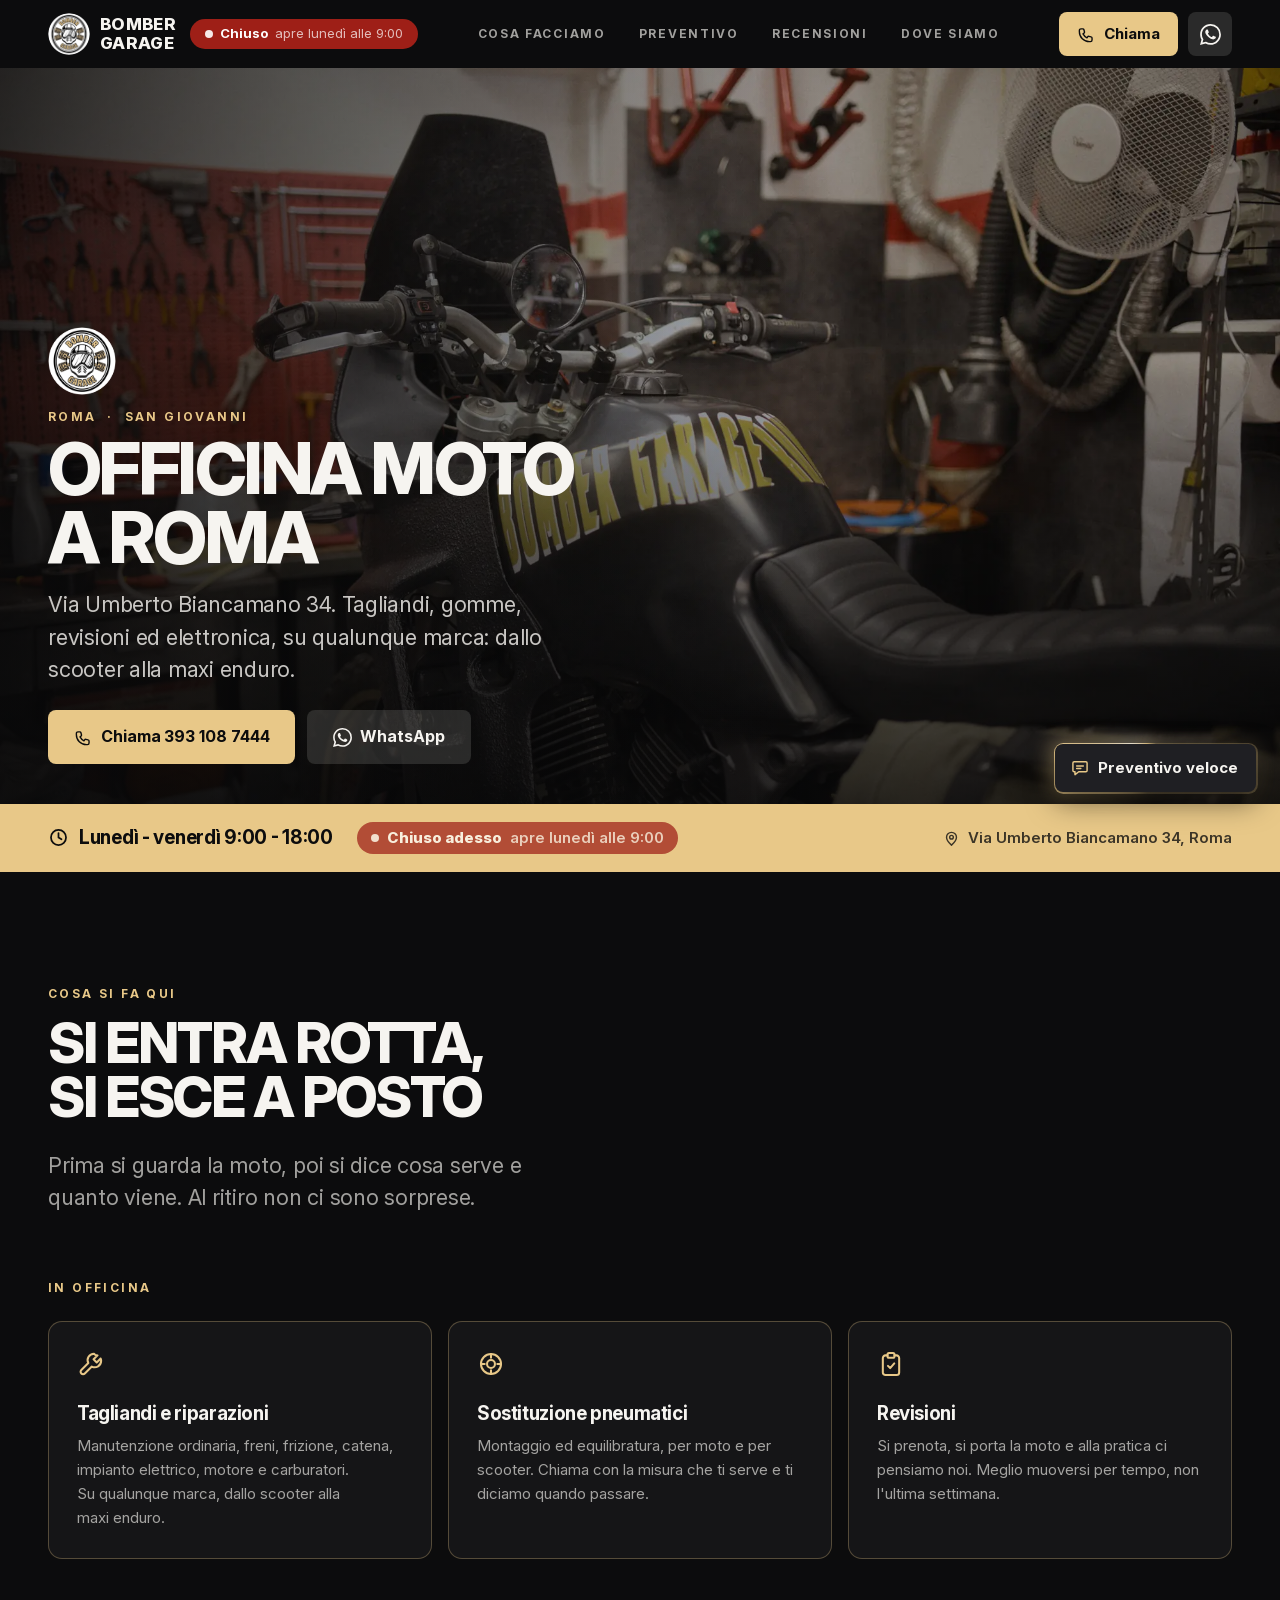
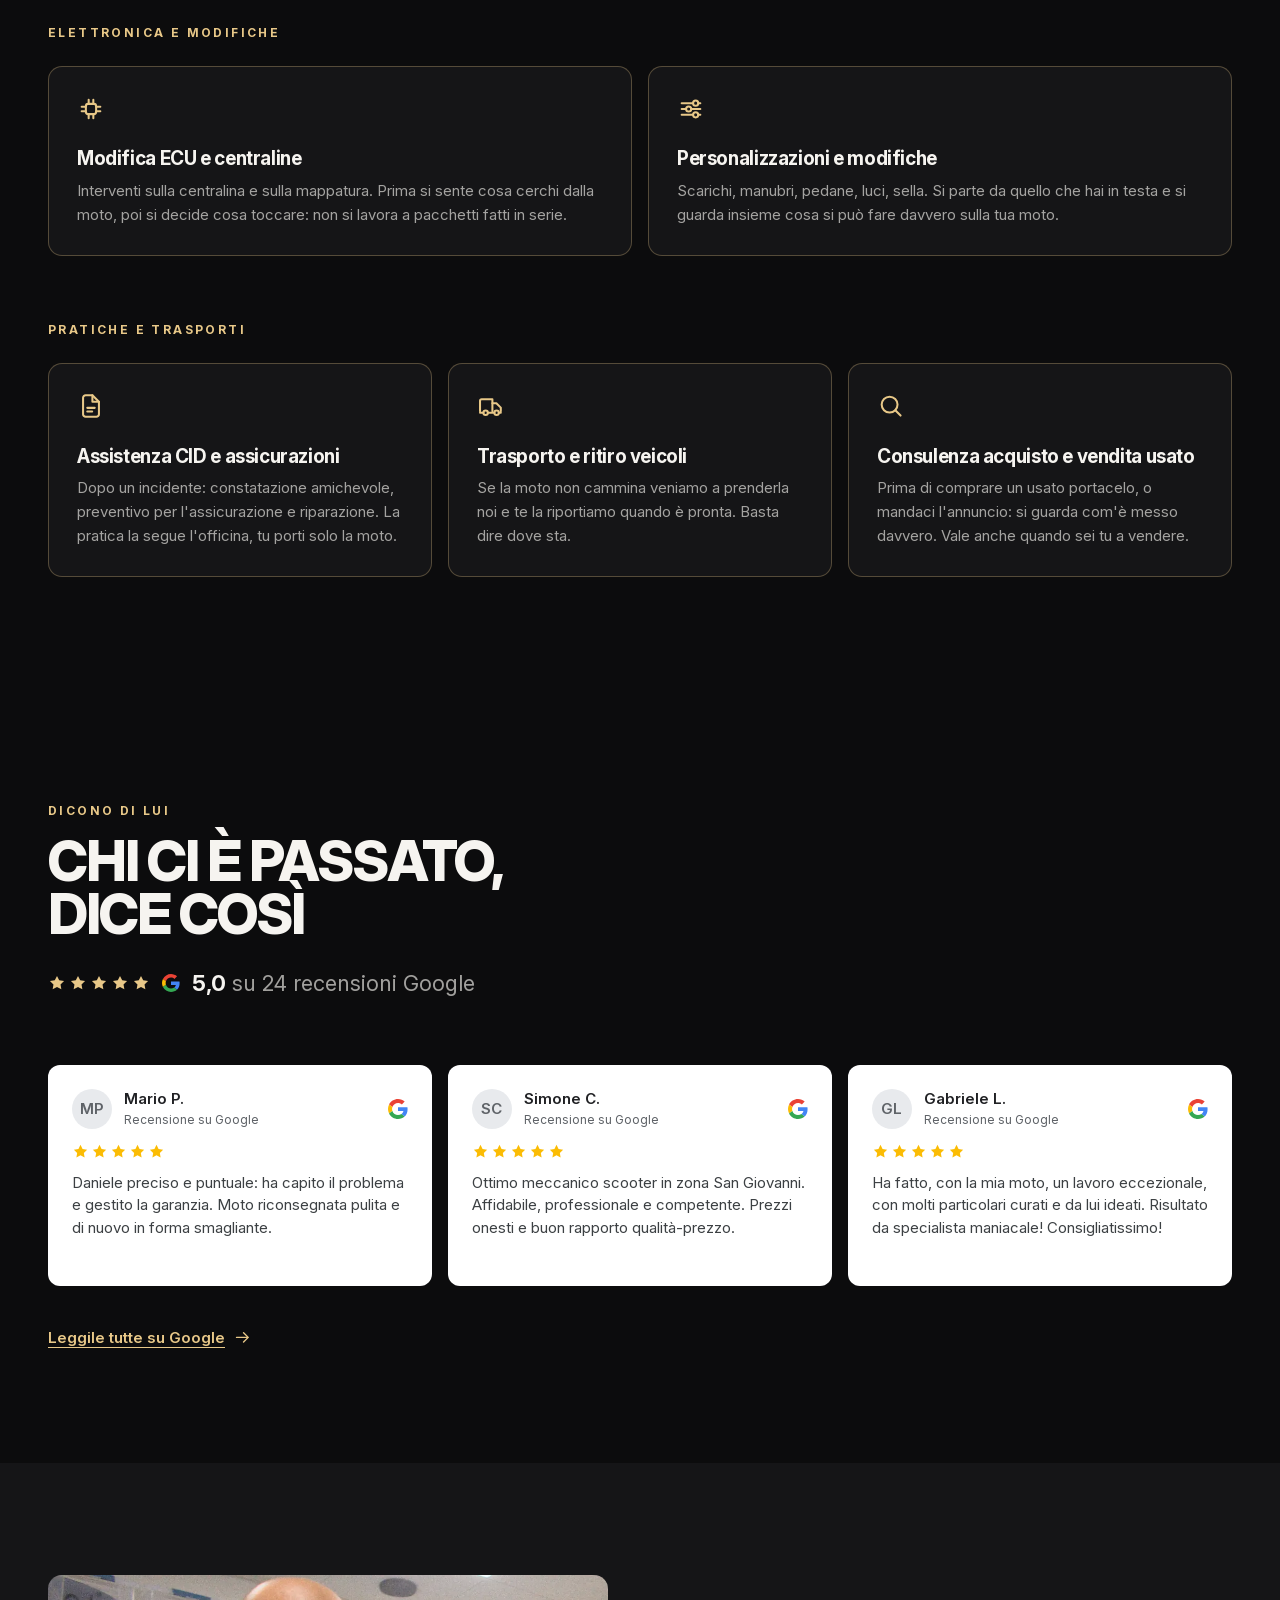
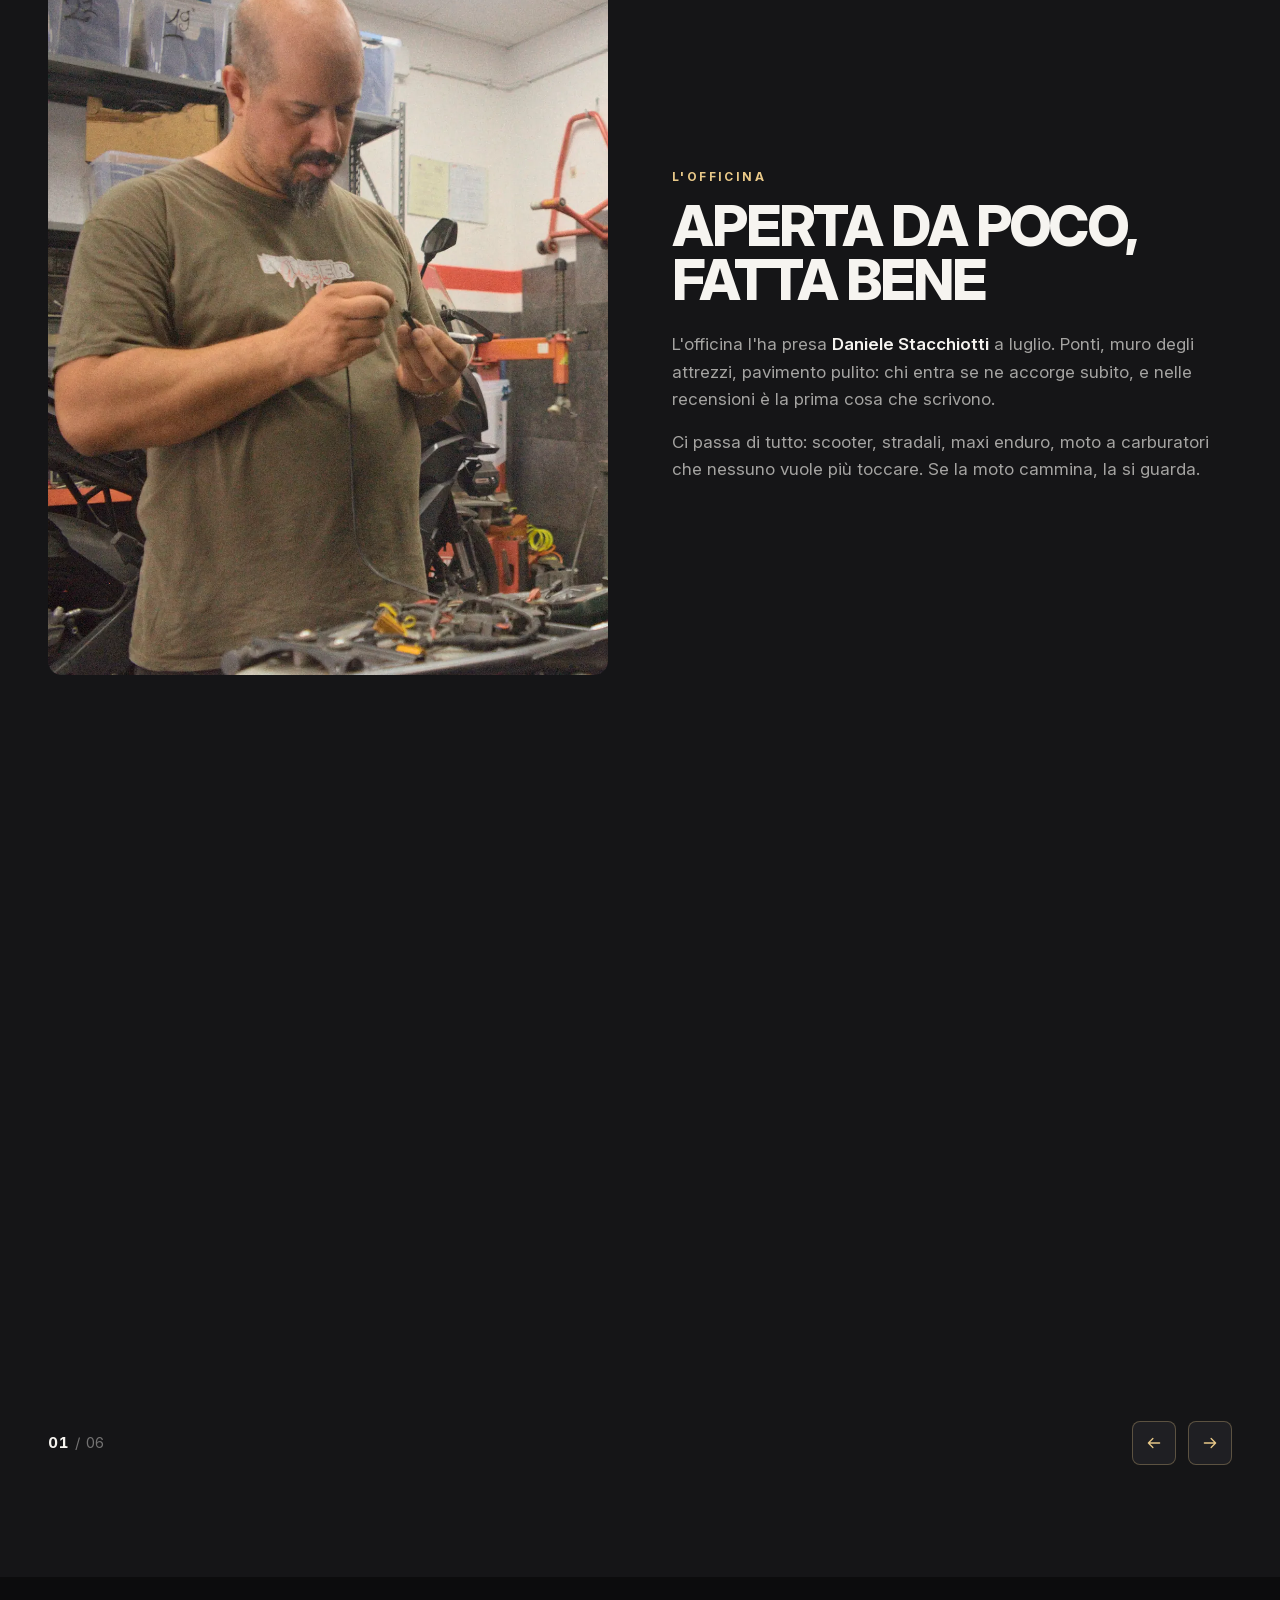
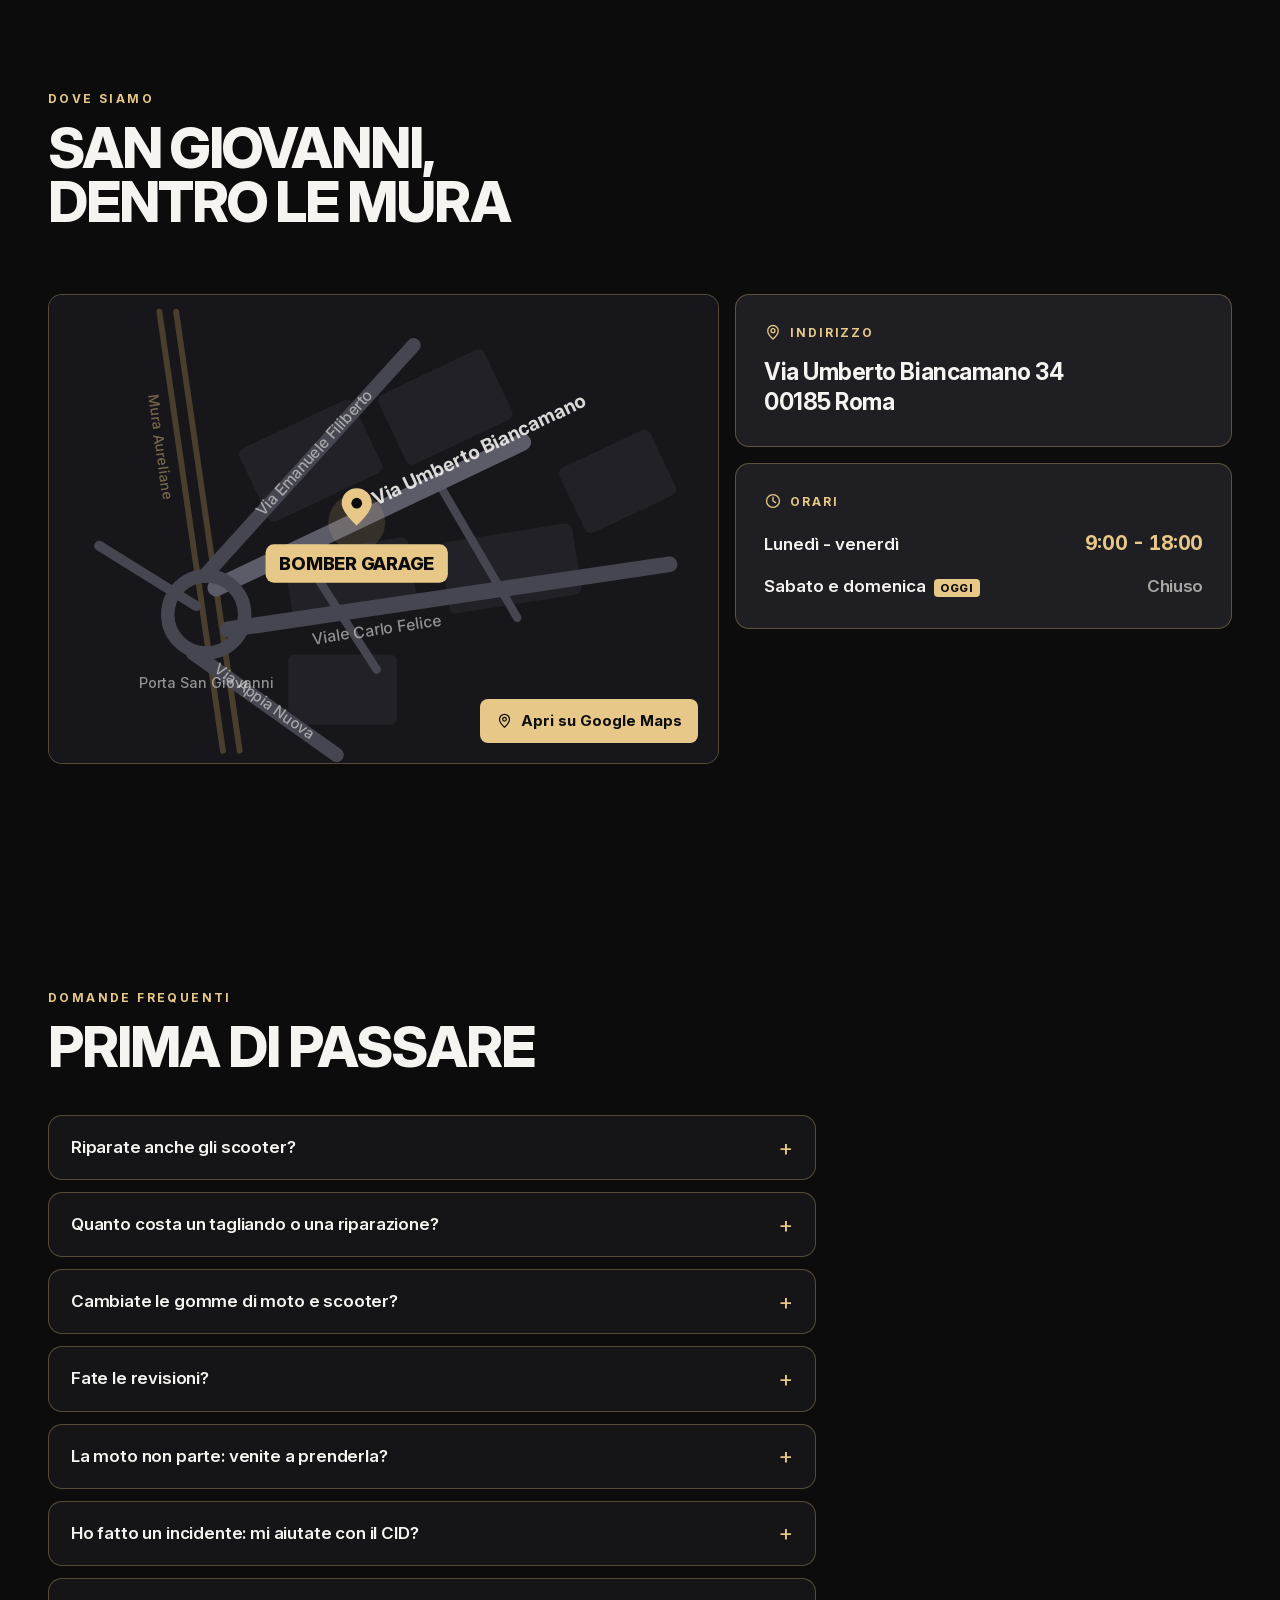
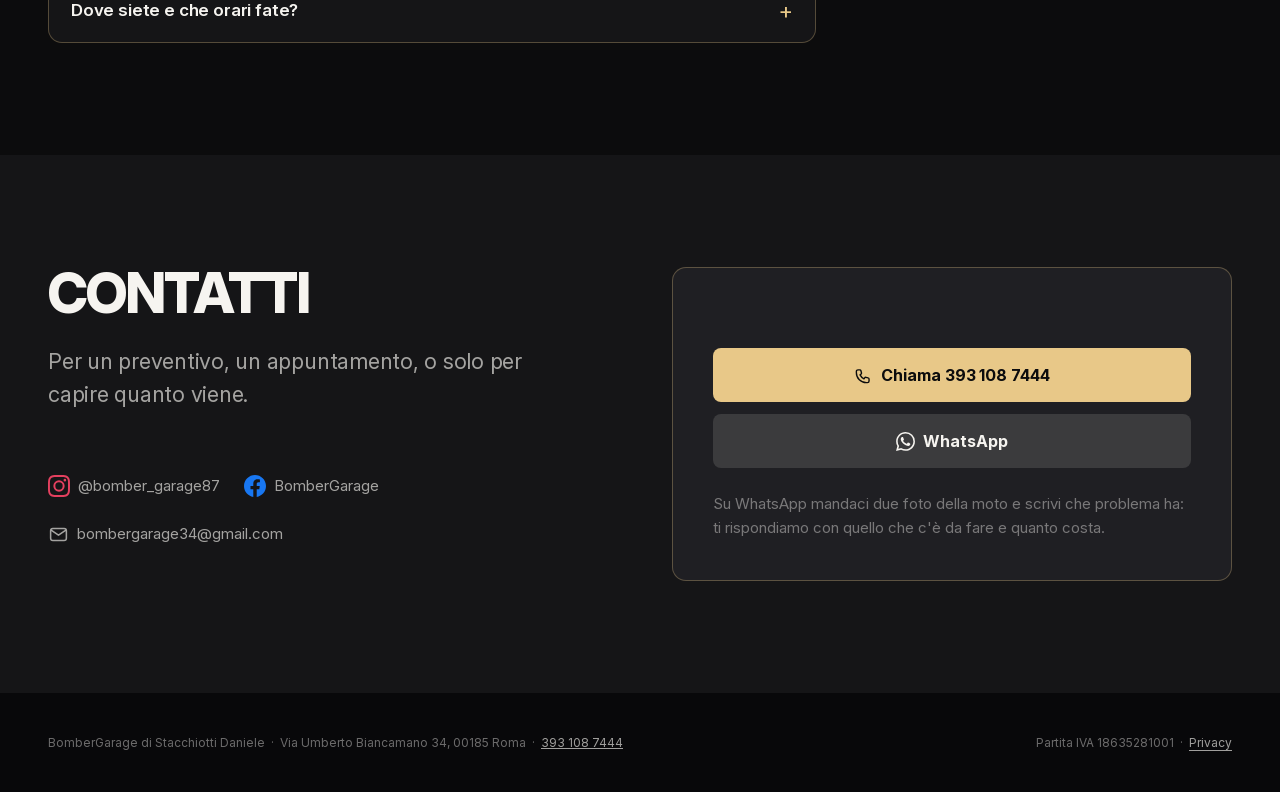
==== commit c5ed7b47: "Assistente: menu iniziale, richiesta chiara alla fine, pulsante sempre in vista - Si parte da un men" ====
--- a/index.html
+++ b/index.html
@@ -289,8 +289,8 @@
 <script defer src="https://cloud.umami.is/script.js" data-website-id="UMAMI_WEBSITE_ID"></script>
 -->
 
-<link rel="stylesheet" href="style.css?v=2026102705">
-<script src="assistente.js?v=2026102705" defer></script>
+<link rel="stylesheet" href="style.css?v=2026102706">
+<script src="assistente.js?v=2026102706" defer></script>
 <!-- ===================================================================
      UNICO PEZZO DI JAVASCRIPT DEL SITO
      Fa due cose, tutte e due comodita': fa entrare la barra dei contatti
@@ -1480,22 +1480,25 @@
 
 <!-- ===================================================================
      PREVENTIVO: L'ASSISTENTE IN UNA FINESTRA
-     Il pulsante "Preventivo" apre una piccola chat sopra la pagina: su
+     Il pulsante "Preventivo veloce" apre una piccola chat sopra la pagina: su
      desktop nell'angolo in basso a destra, sul telefono a schermo intero.
-     Fa quattro domande e scrive il messaggio per WhatsApp. Non e' un'AI:
+     Parte da un menu (preventivo, prezzi gomme, aperti?, domanda); il
+     preventivo fa tre domande e prepara la richiesta per Daniele, da
+     inviare su WhatsApp. Non e' un'AI:
      risponde solo con i testi di questa pagina (domande frequenti e
      servizi con l'attributo data-parole, orari, promo). Il codice sta in
      assistente.js. Senza JavaScript il pulsante porta dritto a WhatsApp
      e la finestra resta nascosta.
      =================================================================== -->
 <a class="apri-assistente" href="https://wa.me/393931087444?text=Ciao%21%20Vi%20ho%20trovati%20sul%20sito.%20Avrei%20bisogno%20di%20un%20preventivo%20per%20la%20mia%20moto." target="_blank" rel="noopener" data-apri-assistente data-umami-event="assistente-apri">
-  <svg class="icona"><use href="#i-chat"></use></svg>Preventivo
+  <span class="alone" aria-hidden="true"></span>
+  <svg class="icona"><use href="#i-chat"></use></svg>Preventivo veloce
 </a>
 
 <div class="assistente" role="dialog" aria-labelledby="assistente-titolo" hidden>
   <div class="assistente-testa">
     <img src="img/logo-bomber-garage.webp" width="720" height="720" alt="" loading="lazy" decoding="async">
-    <p><strong id="assistente-titolo">Preventivo per Daniele</strong><span>Risposte automatiche</span></p>
+    <p><strong id="assistente-titolo">Bomber Garage</strong><span>Risposte automatiche</span></p>
     <button class="assistente-ricomincia" type="button" hidden>Ricomincia</button>
     <button class="assistente-chiudi" type="button" aria-label="Chiudi la chat">
       <svg class="icona"><use href="#i-chiudi"></use></svg>
--- a/style.css
+++ b/style.css
@@ -1665,47 +1665,99 @@
 }
 
 /* --- il pulsante --------------------------------------------------------- */
+/* Si vede da subito. Sul telefono parte in basso e sale sopra la barra
+   Chiama / WhatsApp quando questa compare; su desktop parte appena sopra
+   la fascia degli orari (cosi' non copre l'indirizzo) e scende
+   nell'angolo appena si scorre.
+
+   Il bordo: una luce oro che gira piano attorno al pulsante, con un alone
+   morbido dietro. Funziona con una variabile CSS registrata (@property)
+   che fa girare un gradiente conico: dove il browser non la conosce, il
+   bordo resta oro fermo. Con "riduci movimento" non gira. */
+
+@property --giro {
+  syntax: "<angle>";
+  inherits: false;
+  initial-value: 0deg;
+}
+
+@keyframes giro { to { --giro: 360deg; } }
+
 .apri-assistente {
   position: fixed;
   right: var(--margine);
-  bottom: calc(var(--barra) + 0.75rem + env(safe-area-inset-bottom, 0px));
+  bottom: calc(1rem + env(safe-area-inset-bottom, 0px));
   z-index: 65;
+  isolation: isolate;
   display: inline-flex;
   align-items: center;
   gap: 0.5rem;
   min-height: 3rem;
   padding: 0.625rem 1.125rem 0.625rem 0.9375rem;
-  border: 1px solid rgba(232, 200, 136, 0.55);
   border-radius: var(--raggio);
-  background: var(--nero-3);
   color: var(--bianco);
   font-size: var(--t-piccolo);
   font-weight: 700;
   text-decoration: none;
+  transition: transform 0.3s ease;
+}
+.apri-assistente .icona { width: 1.25rem; height: 1.25rem; color: var(--oro); }
+
+/* l'anello: gradiente pieno dietro, coperto dal fondo scuro tranne 1,5px */
+.apri-assistente::before,
+.apri-assistente .alone {
+  content: "";
+  position: absolute;
+  inset: -1.5px;
+  z-index: -2;
+  border-radius: calc(var(--raggio) + 1.5px);
+  background: conic-gradient(from var(--giro),
+    rgba(232, 200, 136, 0.28) 0deg,
+    rgba(232, 200, 136, 0.28) 200deg,
+    #e8c888 280deg,
+    #fff6e2 315deg,
+    #e8c888 340deg,
+    rgba(232, 200, 136, 0.28) 360deg);
+  animation: giro 3.6s linear infinite;
+}
+
+/* l'alone: lo stesso gradiente, sfocato */
+.apri-assistente .alone {
+  inset: -3px;
+  z-index: -3;
+  filter: blur(10px);
+  opacity: 0.55;
+}
+
+/* il fondo del pulsante, sopra l'anello */
+.apri-assistente::after {
+  content: "";
+  position: absolute;
+  inset: 0;
+  z-index: -1;
+  border-radius: var(--raggio);
+  background: var(--nero-3);
   box-shadow: 0 10px 28px rgba(0, 0, 0, 0.5);
 }
-.apri-assistente .icona { width: 1.25rem; height: 1.25rem; color: var(--oro); }
-.apri-assistente:hover { border-color: var(--oro); }
-
-/* sul telefono compare insieme alla barra in fondo, quando si scorre */
-.con-js .apri-assistente {
-  transform: translateY(calc(100% + var(--barra) + 2rem));
-  transition: transform 0.3s ease;
-}
-.con-js.scorso .apri-assistente { transform: translateY(0); }
+
+.apri-assistente:hover .alone { opacity: 0.85; }
+
+/* sul telefono sale sopra la barra quando la barra entra */
+.con-js.scorso .apri-assistente { transform: translateY(calc(-1 * var(--barra))); }
 
 /* a finestra aperta il pulsante non serve */
 .assistente-aperto .apri-assistente { visibility: hidden; }
 
 @media (prefers-reduced-motion: reduce) {
-  .con-js .apri-assistente { transition: none; }
-}
-
-/* su desktop sta nell'angolo; anche qui compare quando si comincia a
-   scorrere, cosi' nella prima schermata non copre la fascia degli orari */
+  .apri-assistente { transition: none; }
+  .apri-assistente::before,
+  .apri-assistente .alone { animation: none; }
+}
+
 @media (min-width: 56em) {
   .apri-assistente { right: 1.5rem; bottom: 1.5rem; }
-  .con-js .apri-assistente { transform: translateY(calc(100% + 3rem)); }
+  /* in cima alla pagina sta sopra la fascia degli orari */
+  .con-js .apri-assistente { transform: translateY(-5.25rem); }
   .con-js.scorso .apri-assistente { transform: translateY(0); }
 }
 
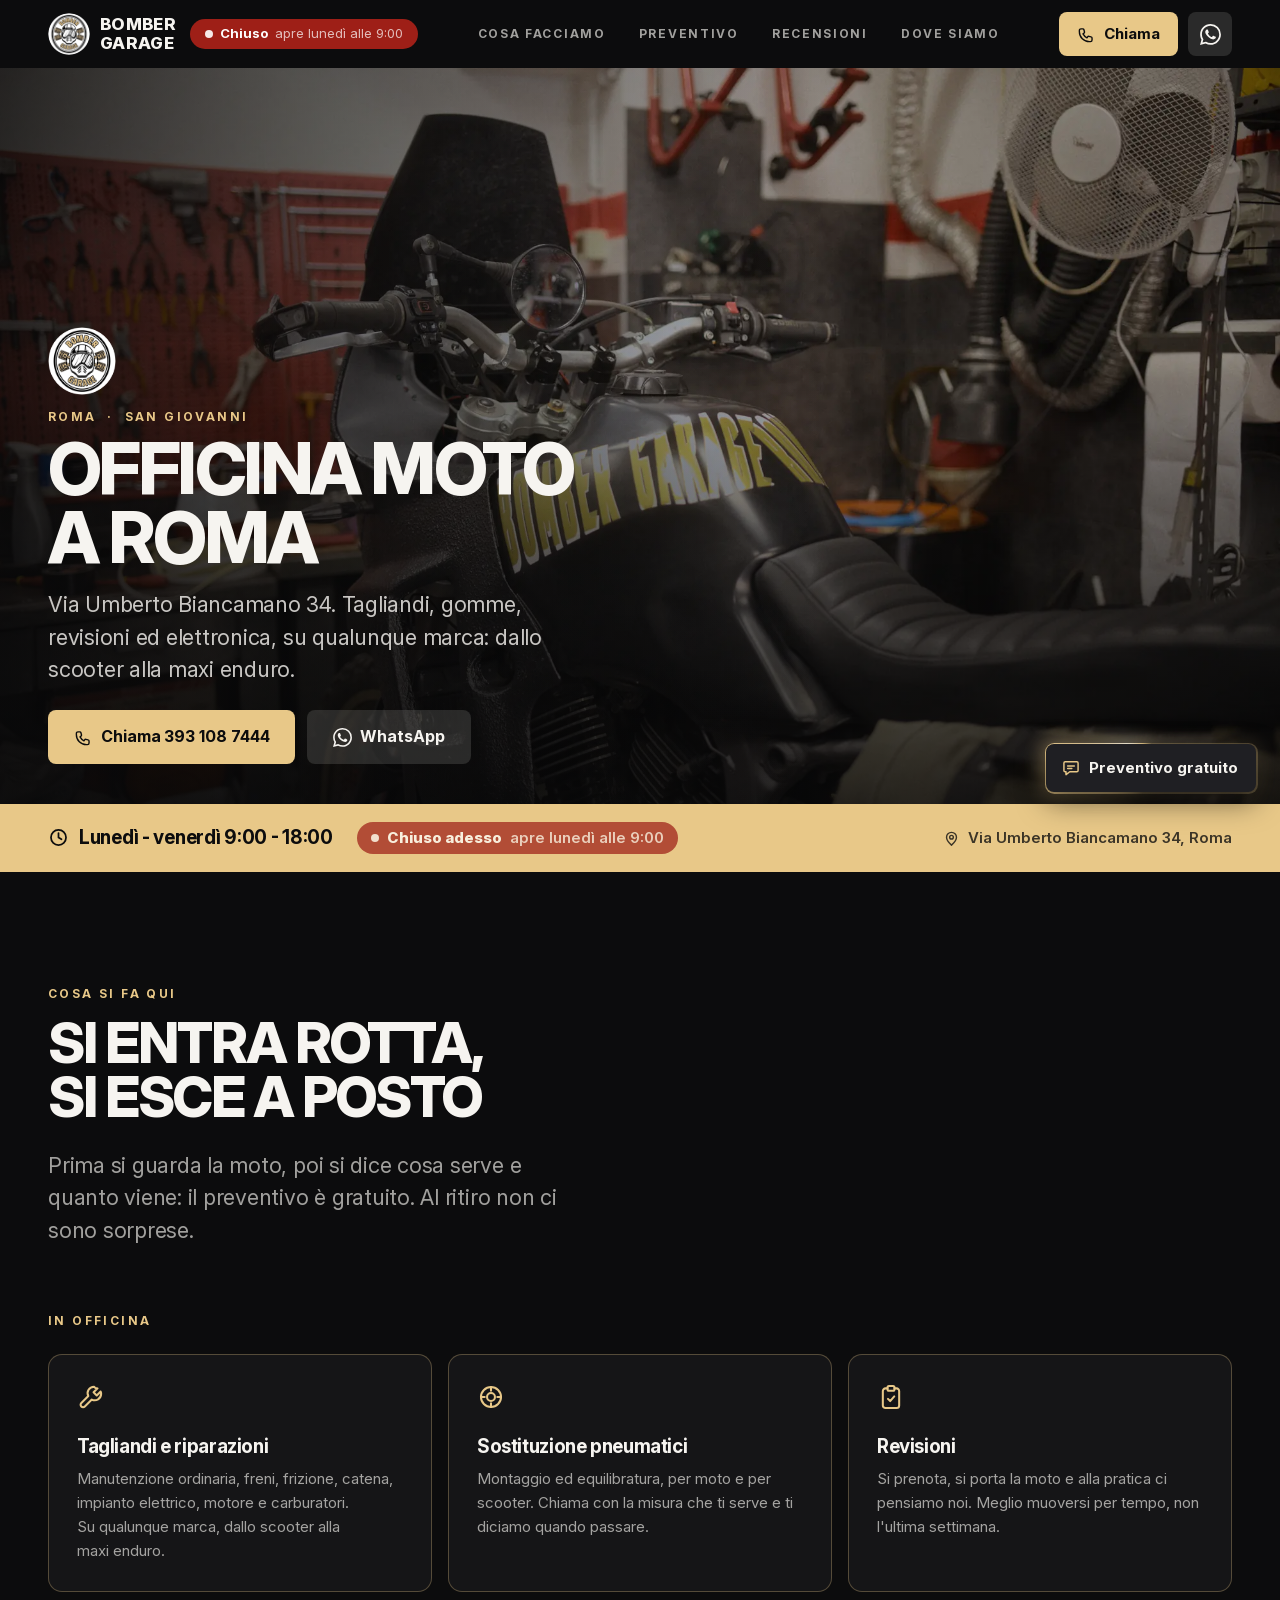
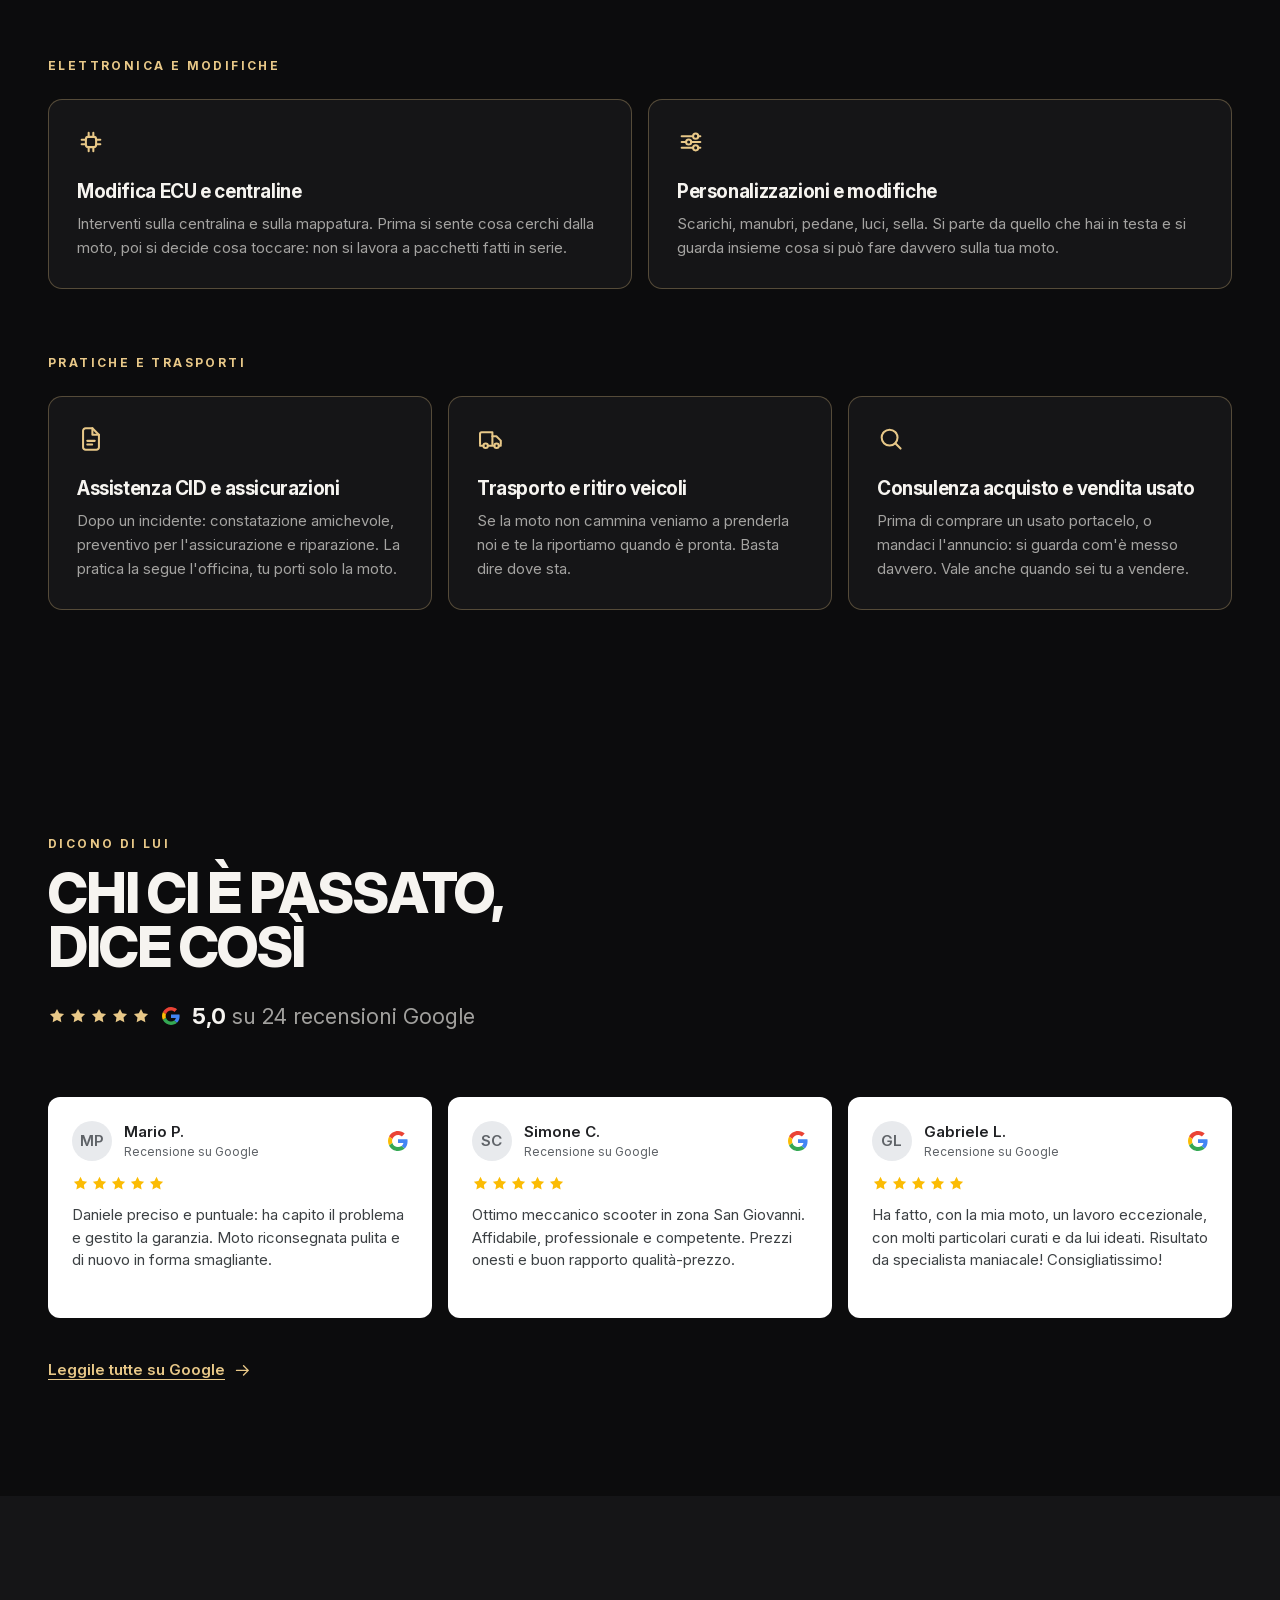
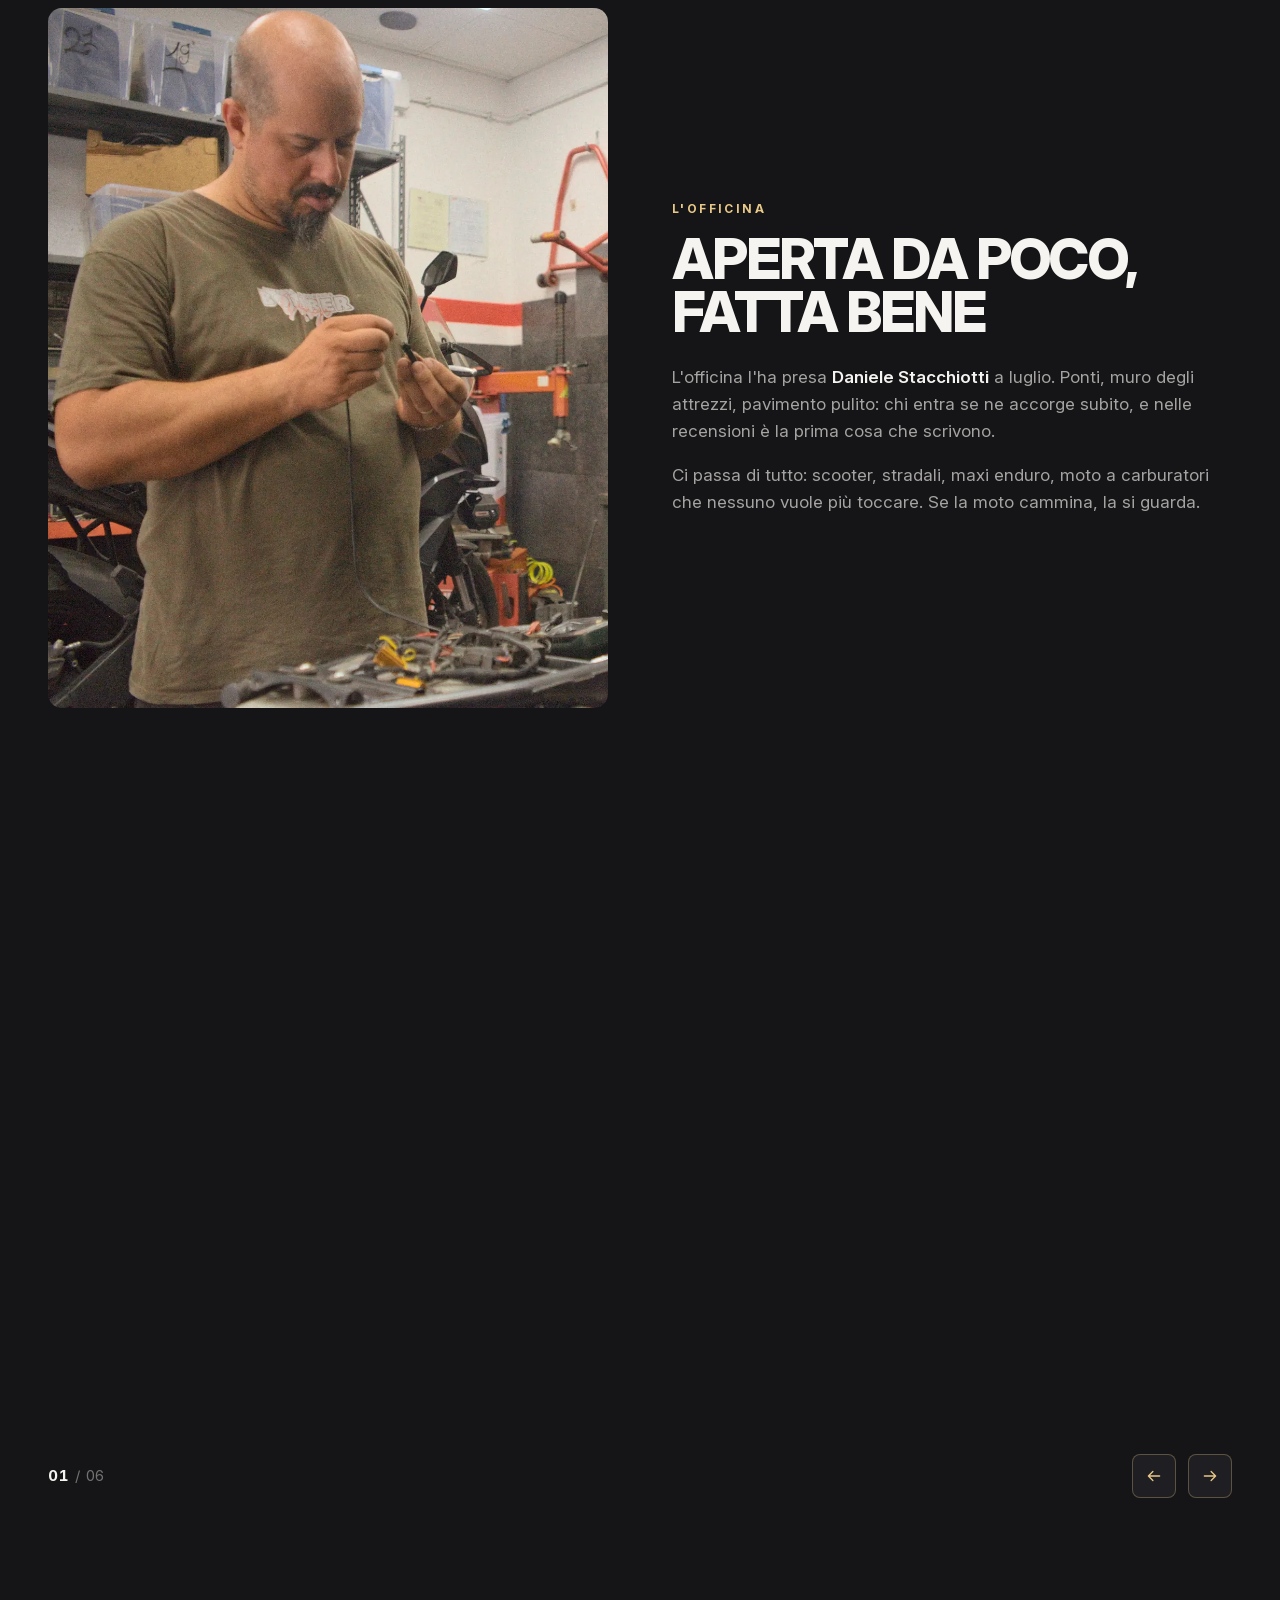
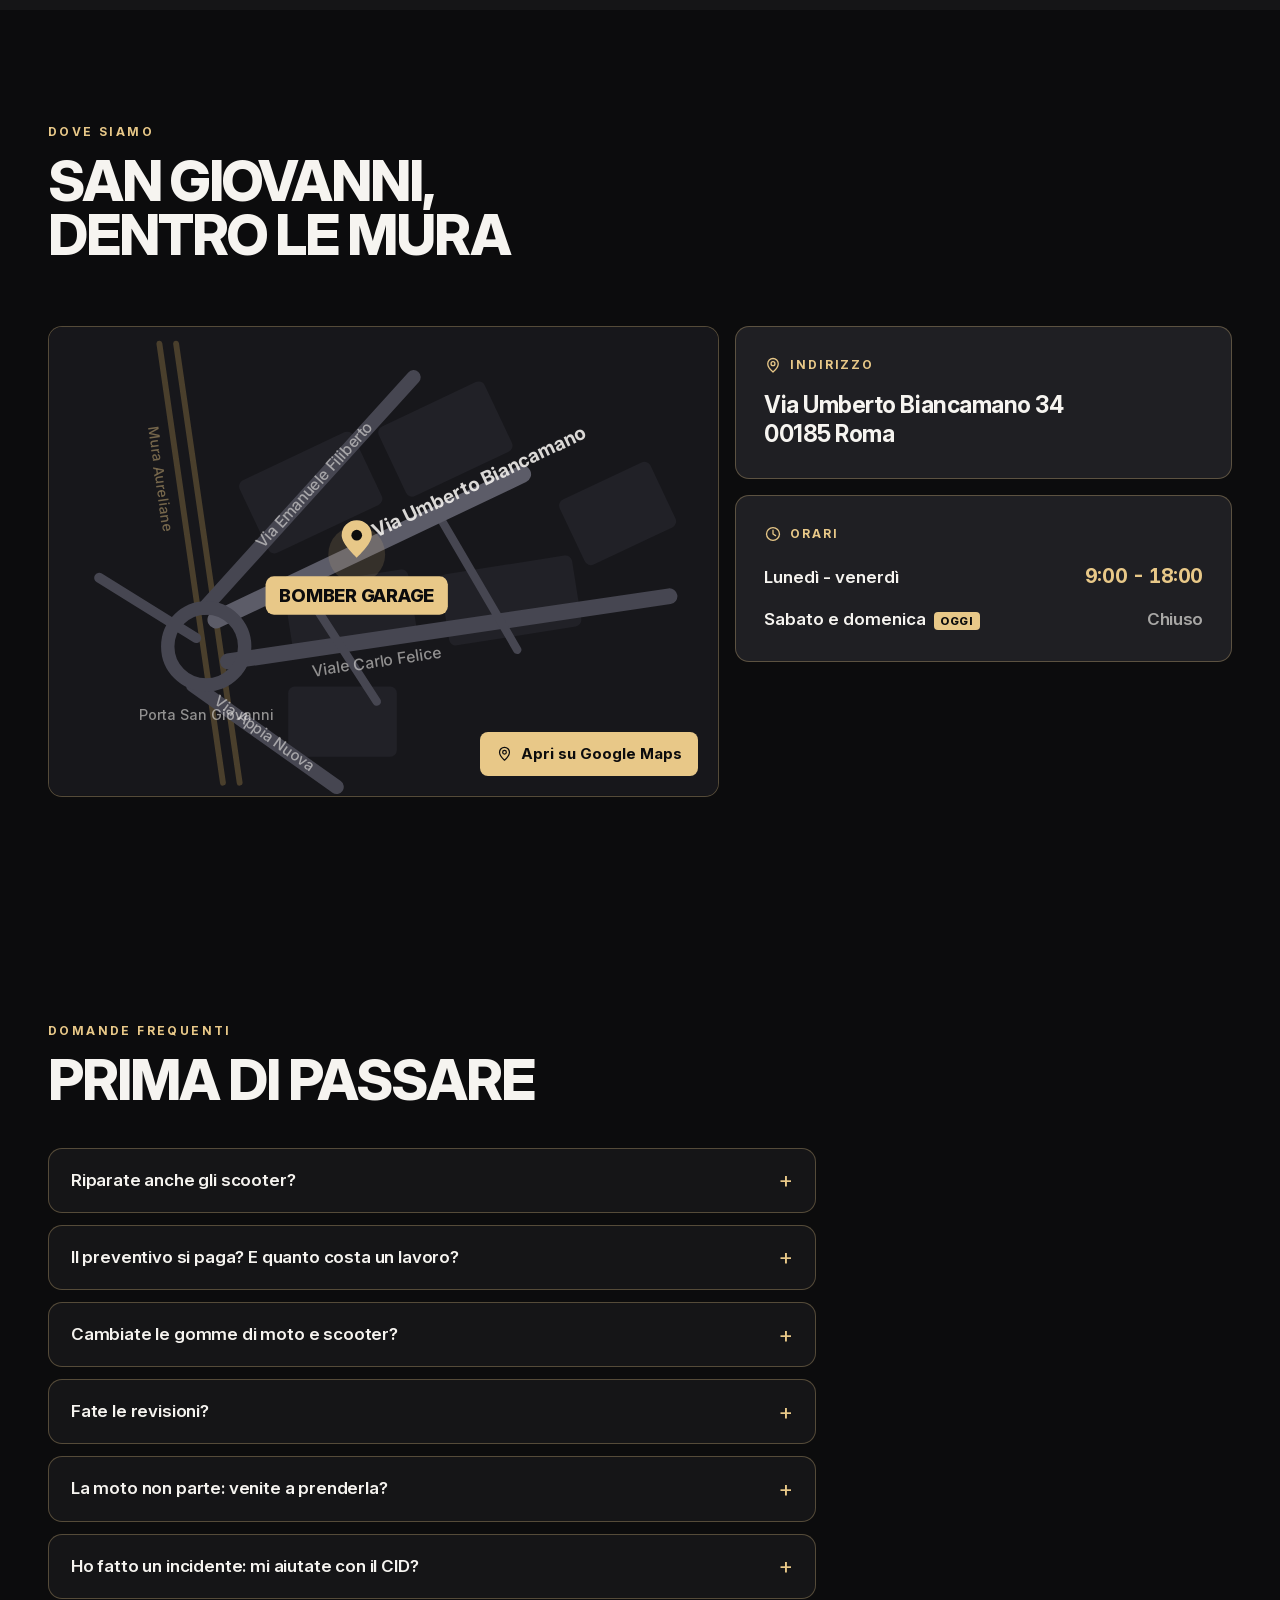
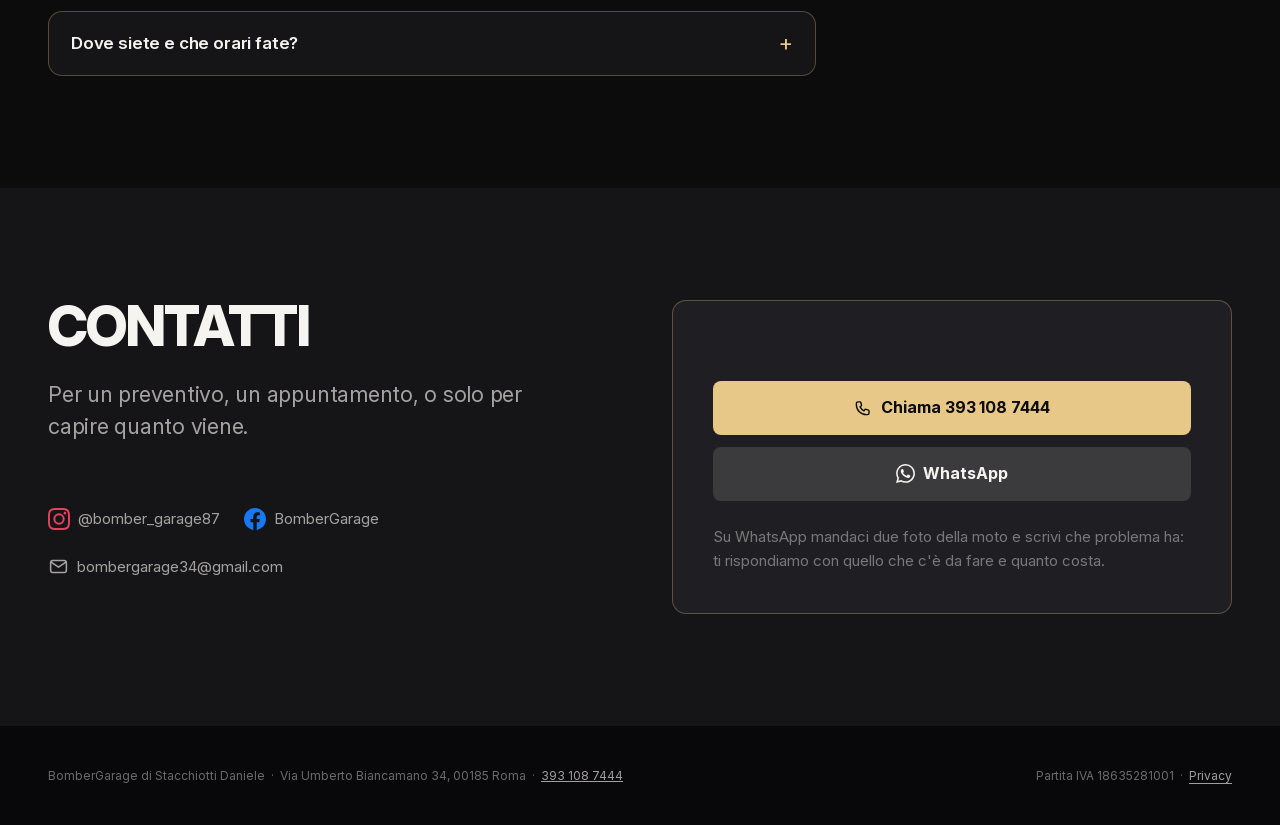
==== commit ea7282cc: "Preventivo gratuito: pulsante, menu, chat, domanda frequente, servizi e descrizione Daniele conferma" ====
--- a/index.html
+++ b/index.html
@@ -5,7 +5,7 @@
 <meta name="viewport" content="width=device-width, initial-scale=1">
 
 <title>Officina e meccanico moto a Roma, San Giovanni | Bomber Garage</title>
-<meta name="description" content="Officina moto e scooter a Roma, San Giovanni: tagliandi, riparazioni, gomme, revisioni, centraline e ritiro moto. Via Umberto Biancamano 34. 5,0 su Google.">
+<meta name="description" content="Officina moto e scooter a Roma, San Giovanni: tagliandi, riparazioni, gomme, revisioni e centraline. Preventivo gratuito, 5,0 su Google.">
 
 <!-- ###################################################################
      INDIRIZZO DEL SITO: L'UNICO POSTO DA CAMBIARE
@@ -191,10 +191,10 @@
         },
         {
           "@type": "Question",
-          "name": "Quanto costa un tagliando o una riparazione?",
+          "name": "Il preventivo si paga? E quanto costa un lavoro?",
           "acceptedAnswer": {
             "@type": "Answer",
-            "text": "Dipende dalla moto e da cosa serve. Prima si guarda la moto, poi si dice cosa fare e quanto viene, così al ritiro non ci sono sorprese. Per un'idea veloce mandaci due foto su WhatsApp al 393 108 7444."
+            "text": "No, il preventivo è gratuito. Il lavoro dipende dalla moto e da cosa serve: prima si guarda la moto, poi si dice cosa fare e quanto viene, così al ritiro non ci sono sorprese. Per un'idea veloce mandaci due foto su WhatsApp al 393 108 7444."
           }
         },
         {
@@ -289,8 +289,8 @@
 <script defer src="https://cloud.umami.is/script.js" data-website-id="UMAMI_WEBSITE_ID"></script>
 -->
 
-<link rel="stylesheet" href="style.css?v=2026102706">
-<script src="assistente.js?v=2026102706" defer></script>
+<link rel="stylesheet" href="style.css?v=2026102707">
+<script src="assistente.js?v=2026102707" defer></script>
 <!-- ===================================================================
      UNICO PEZZO DI JAVASCRIPT DEL SITO
      Fa due cose, tutte e due comodita': fa entrare la barra dei contatti
@@ -659,7 +659,7 @@
 
   <nav class="pannello-nav" aria-label="Menu">
     <a href="#officina">Cosa facciamo</a>
-    <a href="https://wa.me/393931087444?text=Ciao%21%20Vi%20ho%20trovati%20sul%20sito.%20Avrei%20bisogno%20di%20un%20preventivo%20per%20la%20mia%20moto." target="_blank" rel="noopener" data-apri-assistente>Preventivo</a>
+    <a href="https://wa.me/393931087444?text=Ciao%21%20Vi%20ho%20trovati%20sul%20sito.%20Avrei%20bisogno%20di%20un%20preventivo%20per%20la%20mia%20moto." target="_blank" rel="noopener" data-apri-assistente>Preventivo gratuito</a>
     <a href="#recensioni">Recensioni</a>
     <a href="#dove">Dove siamo e orari</a>
     <a href="#contatti">Contatti</a>
@@ -738,7 +738,7 @@
 
       <p class="etichetta">Cosa si fa qui</p>
       <h2>Si entra rotta,<br>si esce a posto</h2>
-      <p class="lead misura dopo-titolo">Prima si guarda la moto, poi si dice cosa serve e quanto viene. Al ritiro non ci sono sorprese.</p>
+      <p class="lead misura dopo-titolo">Prima si guarda la moto, poi si dice cosa serve e quanto viene: il preventivo è gratuito. Al ritiro non ci sono sorprese.</p>
 
       <!-- I servizi sono divisi in tre gruppi, in ordine di come uno ci
            arriva: prima quello per cui si porta la moto in officina, poi
@@ -1399,9 +1399,9 @@
           <summary>Riparate anche gli scooter?</summary>
           <p>Sì. Si lavora su qualunque marca, dallo scooter alla maxi enduro: tagliandi, freni, frizione, catena, impianto elettrico, motore e carburatori.</p>
         </details>
-        <details class="domanda" data-parole="cost prezz ~quant preventiv tariff spend listin">
-          <summary>Quanto costa un tagliando o una riparazione?</summary>
-          <p>Dipende dalla moto e da cosa serve. Prima si guarda la moto, poi si dice cosa fare e quanto viene, così al ritiro non ci sono sorprese. Per un'idea veloce mandaci due foto su WhatsApp al 393 108 7444.</p>
+        <details class="domanda" data-parole="cost prezz ~quant preventiv tariff spend listin gratis gratuit si+paga">
+          <summary>Il preventivo si paga? E quanto costa un lavoro?</summary>
+          <p>No, il preventivo è gratuito. Il lavoro dipende dalla moto e da cosa serve: prima si guarda la moto, poi si dice cosa fare e quanto viene, così al ritiro non ci sono sorprese. Per un'idea veloce mandaci due foto su WhatsApp al 393 108 7444.</p>
         </details>
         <details class="domanda" data-parole="gomm pneumatic copertur equilibratur misur battistrad bucat forat">
           <summary>Cambiate le gomme di moto e scooter?</summary>
@@ -1480,7 +1480,7 @@
 
 <!-- ===================================================================
      PREVENTIVO: L'ASSISTENTE IN UNA FINESTRA
-     Il pulsante "Preventivo veloce" apre una piccola chat sopra la pagina: su
+     Il pulsante "Preventivo gratuito" apre una piccola chat sopra la pagina: su
      desktop nell'angolo in basso a destra, sul telefono a schermo intero.
      Parte da un menu (preventivo, prezzi gomme, aperti?, domanda); il
      preventivo fa tre domande e prepara la richiesta per Daniele, da
@@ -1492,7 +1492,7 @@
      =================================================================== -->
 <a class="apri-assistente" href="https://wa.me/393931087444?text=Ciao%21%20Vi%20ho%20trovati%20sul%20sito.%20Avrei%20bisogno%20di%20un%20preventivo%20per%20la%20mia%20moto." target="_blank" rel="noopener" data-apri-assistente data-umami-event="assistente-apri">
   <span class="alone" aria-hidden="true"></span>
-  <svg class="icona"><use href="#i-chat"></use></svg>Preventivo veloce
+  <svg class="icona"><use href="#i-chat"></use></svg>Preventivo gratuito
 </a>
 
 <div class="assistente" role="dialog" aria-labelledby="assistente-titolo" hidden>
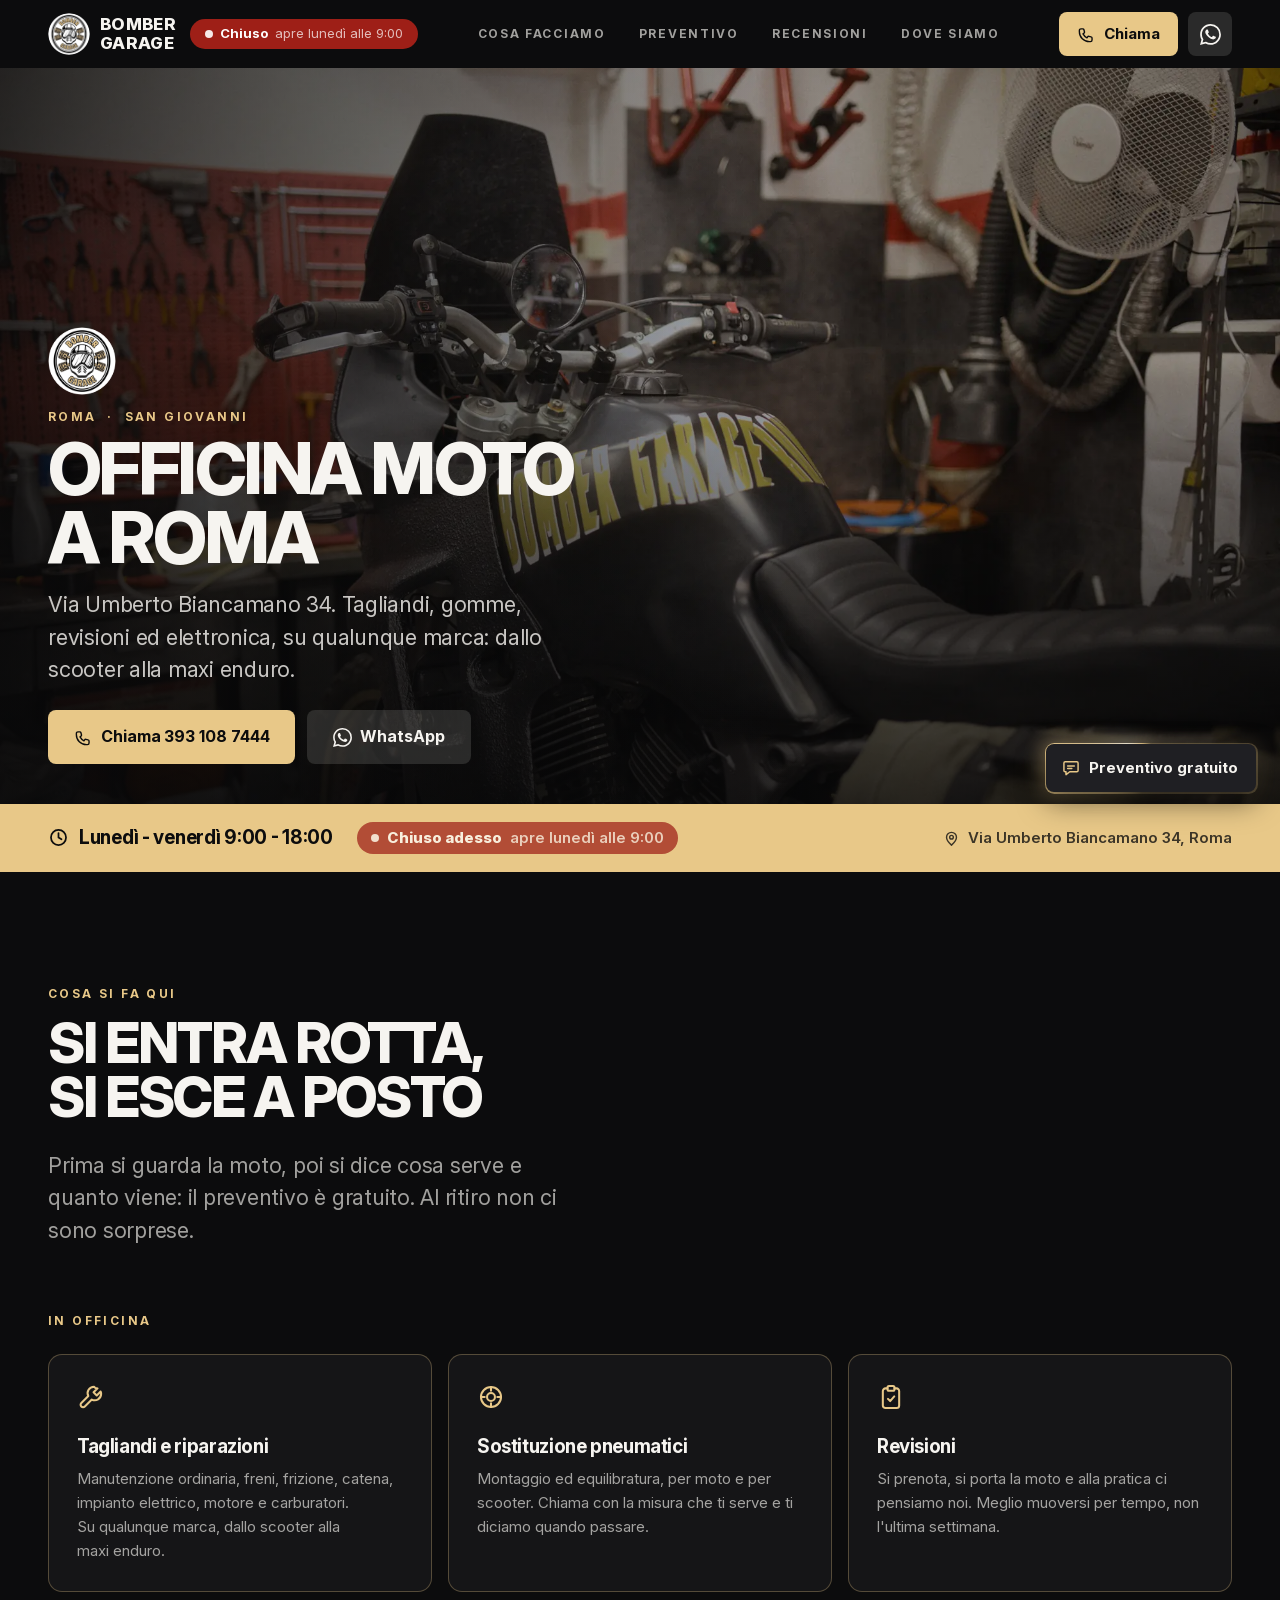
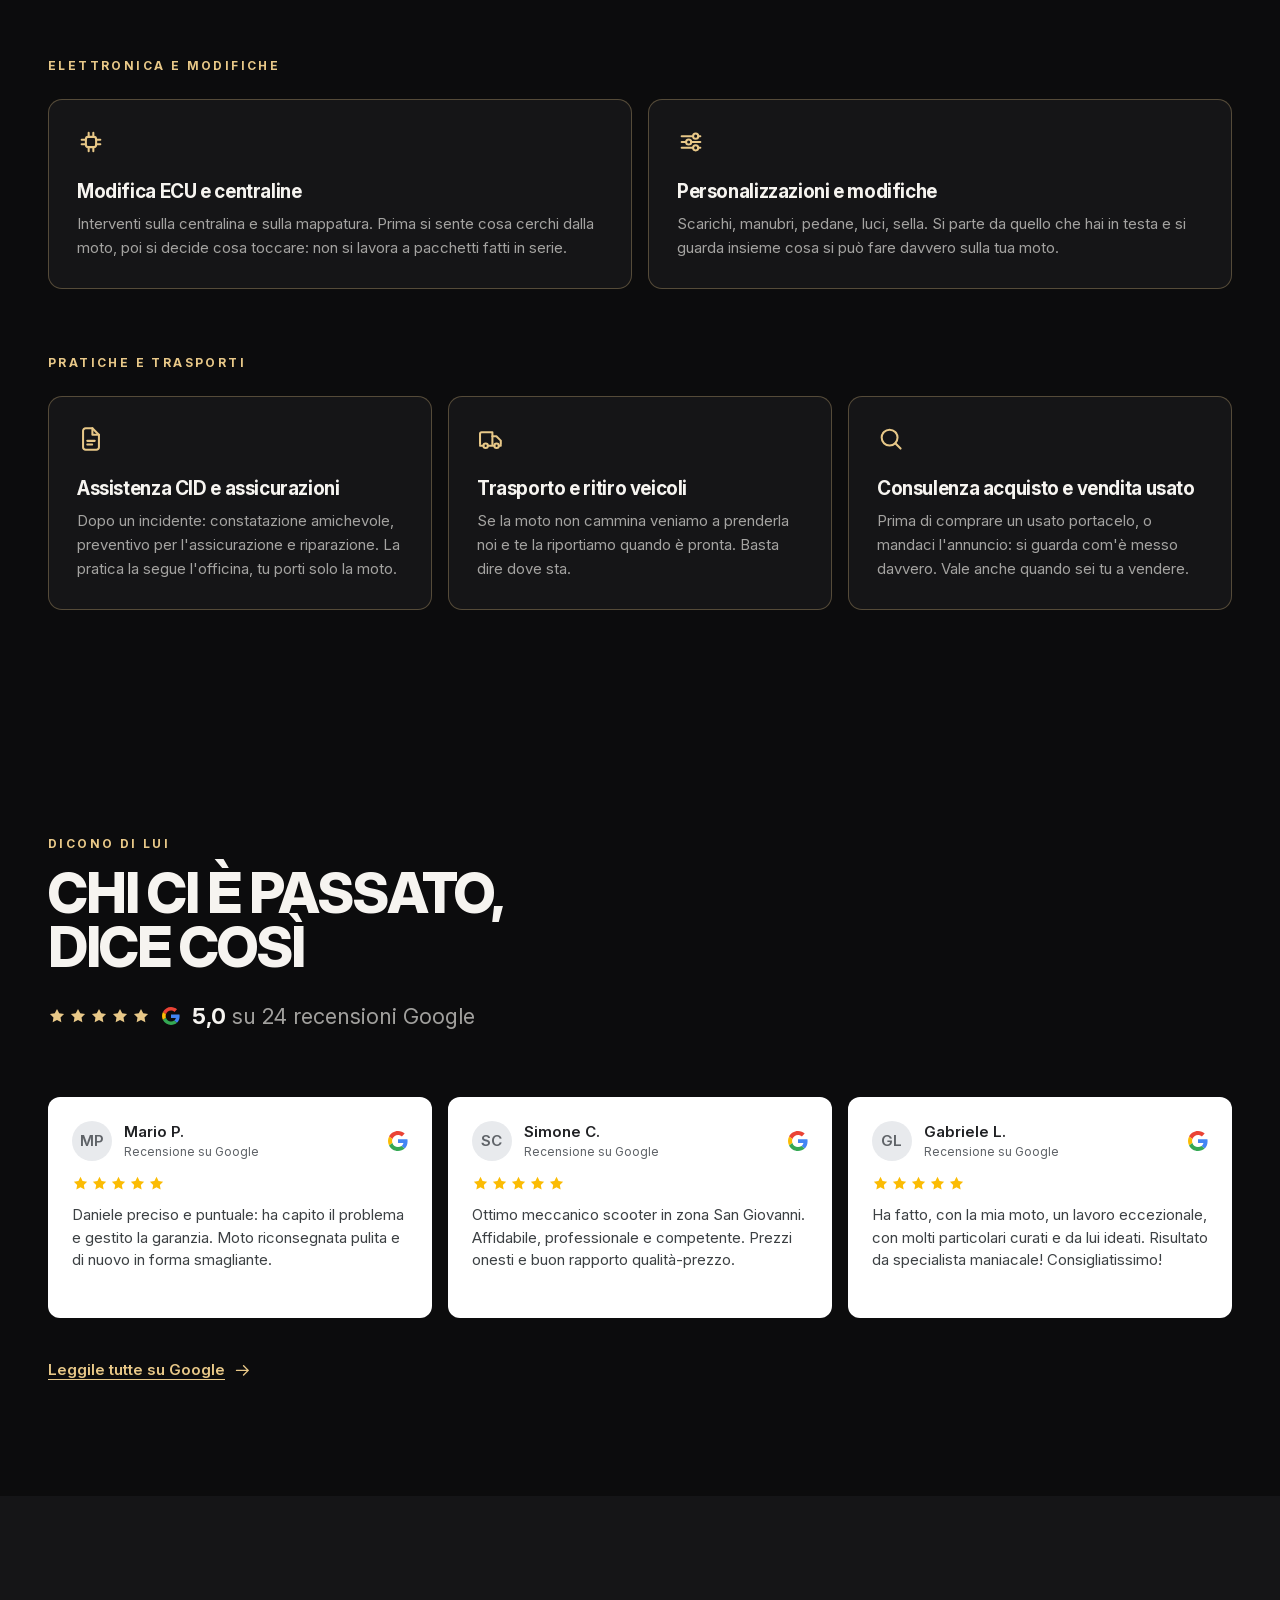
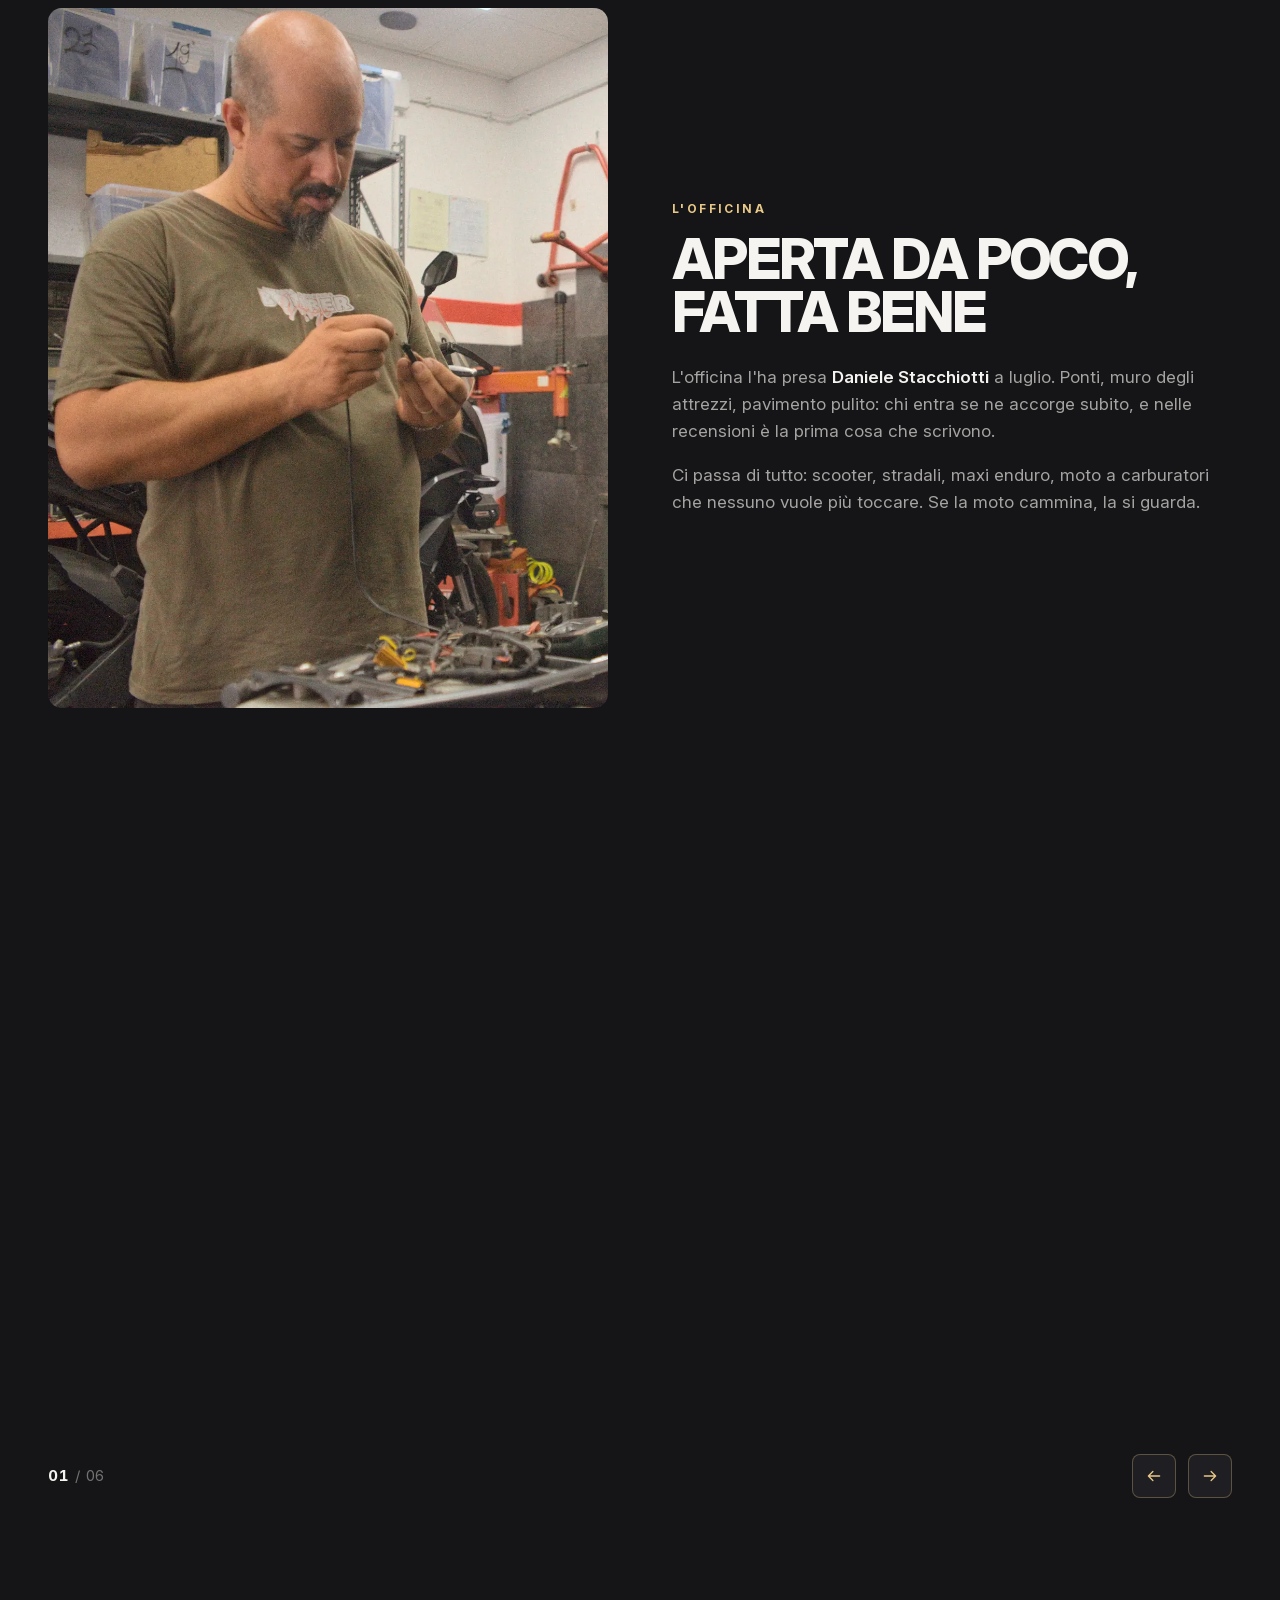
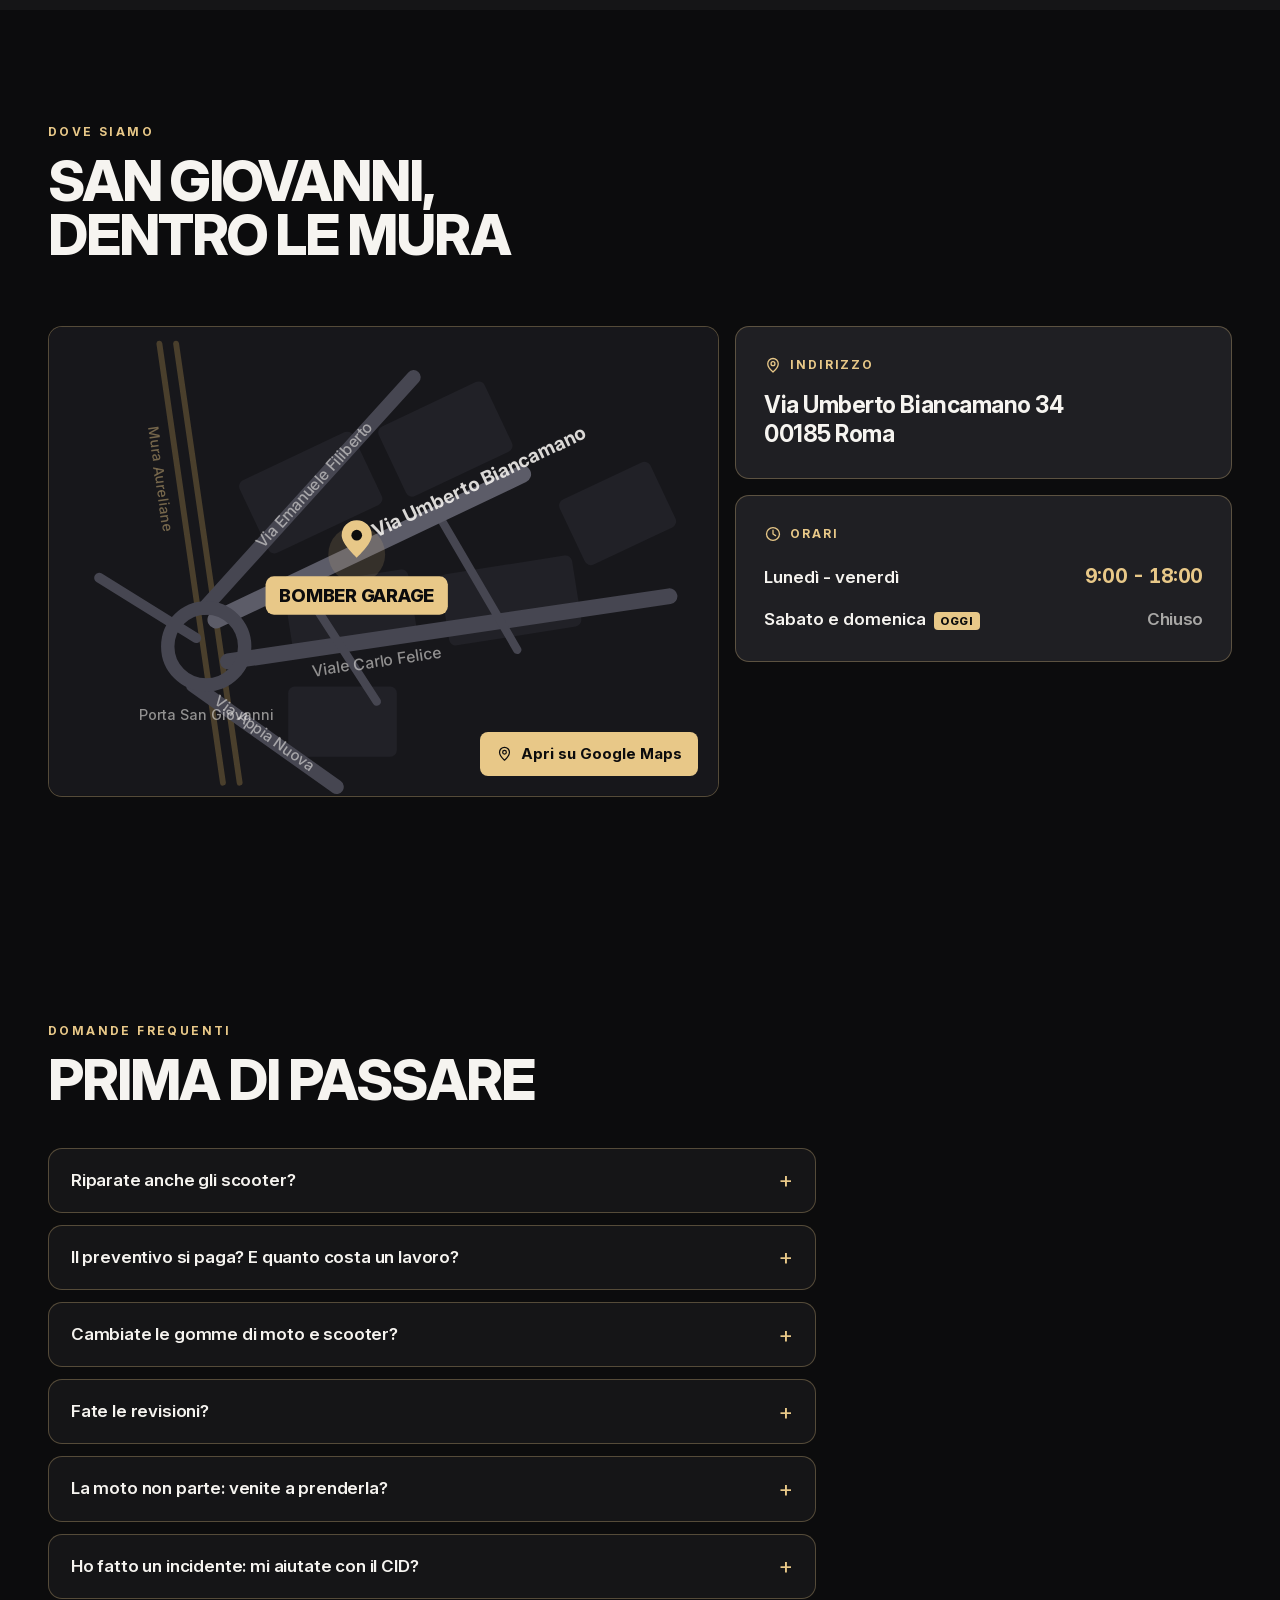
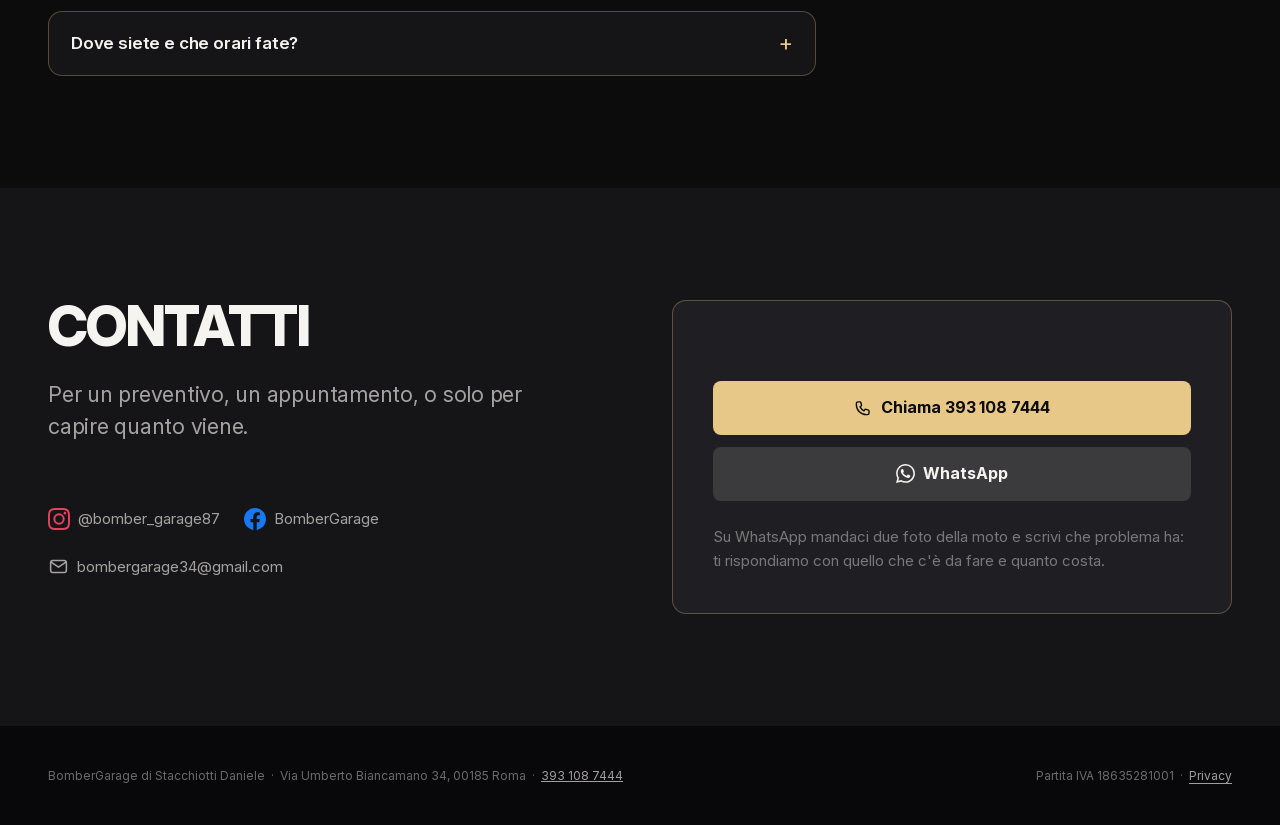
==== commit d106acf0: "Luce sul bordo del pulsante: rotazione con transform, gira anche sui telefoni La versione con @prope" ====
--- a/index.html
+++ b/index.html
@@ -289,8 +289,8 @@
 <script defer src="https://cloud.umami.is/script.js" data-website-id="UMAMI_WEBSITE_ID"></script>
 -->
 
-<link rel="stylesheet" href="style.css?v=2026102707">
-<script src="assistente.js?v=2026102707" defer></script>
+<link rel="stylesheet" href="style.css?v=2026102708">
+<script src="assistente.js?v=2026102708" defer></script>
 <!-- ===================================================================
      UNICO PEZZO DI JAVASCRIPT DEL SITO
      Fa due cose, tutte e due comodita': fa entrare la barra dei contatti
@@ -1492,6 +1492,7 @@
      =================================================================== -->
 <a class="apri-assistente" href="https://wa.me/393931087444?text=Ciao%21%20Vi%20ho%20trovati%20sul%20sito.%20Avrei%20bisogno%20di%20un%20preventivo%20per%20la%20mia%20moto." target="_blank" rel="noopener" data-apri-assistente data-umami-event="assistente-apri">
   <span class="alone" aria-hidden="true"></span>
+  <span class="anello" aria-hidden="true"></span>
   <svg class="icona"><use href="#i-chat"></use></svg>Preventivo gratuito
 </a>
 
--- a/style.css
+++ b/style.css
@@ -1671,17 +1671,12 @@
    nell'angolo appena si scorre.
 
    Il bordo: una luce oro che gira piano attorno al pulsante, con un alone
-   morbido dietro. Funziona con una variabile CSS registrata (@property)
-   che fa girare un gradiente conico: dove il browser non la conosce, il
-   bordo resta oro fermo. Con "riduci movimento" non gira. */
-
-@property --giro {
-  syntax: "<angle>";
-  inherits: false;
-  initial-value: 0deg;
-}
-
-@keyframes giro { to { --giro: 360deg; } }
+   morbido dietro. Dentro l'anello (ritagliato a forma di pulsante) gira un
+   disco con un gradiente conico: si usa transform: rotate, che funziona
+   su qualunque browser, anche sui telefoni. Con "riduci movimento" attivo
+   nel telefono o nel computer resta fermo, di proposito. */
+
+@keyframes giro { to { transform: translate(-50%, -50%) rotate(360deg); } }
 
 .apri-assistente {
   position: fixed;
@@ -1703,30 +1698,41 @@
 }
 .apri-assistente .icona { width: 1.25rem; height: 1.25rem; color: var(--oro); }
 
-/* l'anello: gradiente pieno dietro, coperto dal fondo scuro tranne 1,5px */
-.apri-assistente::before,
+/* l'anello e l'alone: ritagliano un disco che gira. L'anello e' coperto
+   dal fondo scuro tranne 1,5px sul bordo; l'alone e' lo stesso, sfocato. */
+.apri-assistente .anello,
 .apri-assistente .alone {
-  content: "";
   position: absolute;
   inset: -1.5px;
   z-index: -2;
+  overflow: hidden;
   border-radius: calc(var(--raggio) + 1.5px);
-  background: conic-gradient(from var(--giro),
+}
+
+.apri-assistente .alone {
+  inset: -3px;
+  z-index: -3;
+  filter: blur(10px);
+  opacity: 0.55;
+}
+
+.apri-assistente .anello::before,
+.apri-assistente .alone::before {
+  content: "";
+  position: absolute;
+  top: 50%;
+  left: 50%;
+  width: 300%;
+  aspect-ratio: 1;
+  background: conic-gradient(
     rgba(232, 200, 136, 0.28) 0deg,
     rgba(232, 200, 136, 0.28) 200deg,
     #e8c888 280deg,
     #fff6e2 315deg,
     #e8c888 340deg,
     rgba(232, 200, 136, 0.28) 360deg);
+  transform: translate(-50%, -50%) rotate(0deg);
   animation: giro 3.6s linear infinite;
-}
-
-/* l'alone: lo stesso gradiente, sfocato */
-.apri-assistente .alone {
-  inset: -3px;
-  z-index: -3;
-  filter: blur(10px);
-  opacity: 0.55;
 }
 
 /* il fondo del pulsante, sopra l'anello */
@@ -1750,8 +1756,8 @@
 
 @media (prefers-reduced-motion: reduce) {
   .apri-assistente { transition: none; }
-  .apri-assistente::before,
-  .apri-assistente .alone { animation: none; }
+  .apri-assistente .anello::before,
+  .apri-assistente .alone::before { animation: none; }
 }
 
 @media (min-width: 56em) {
